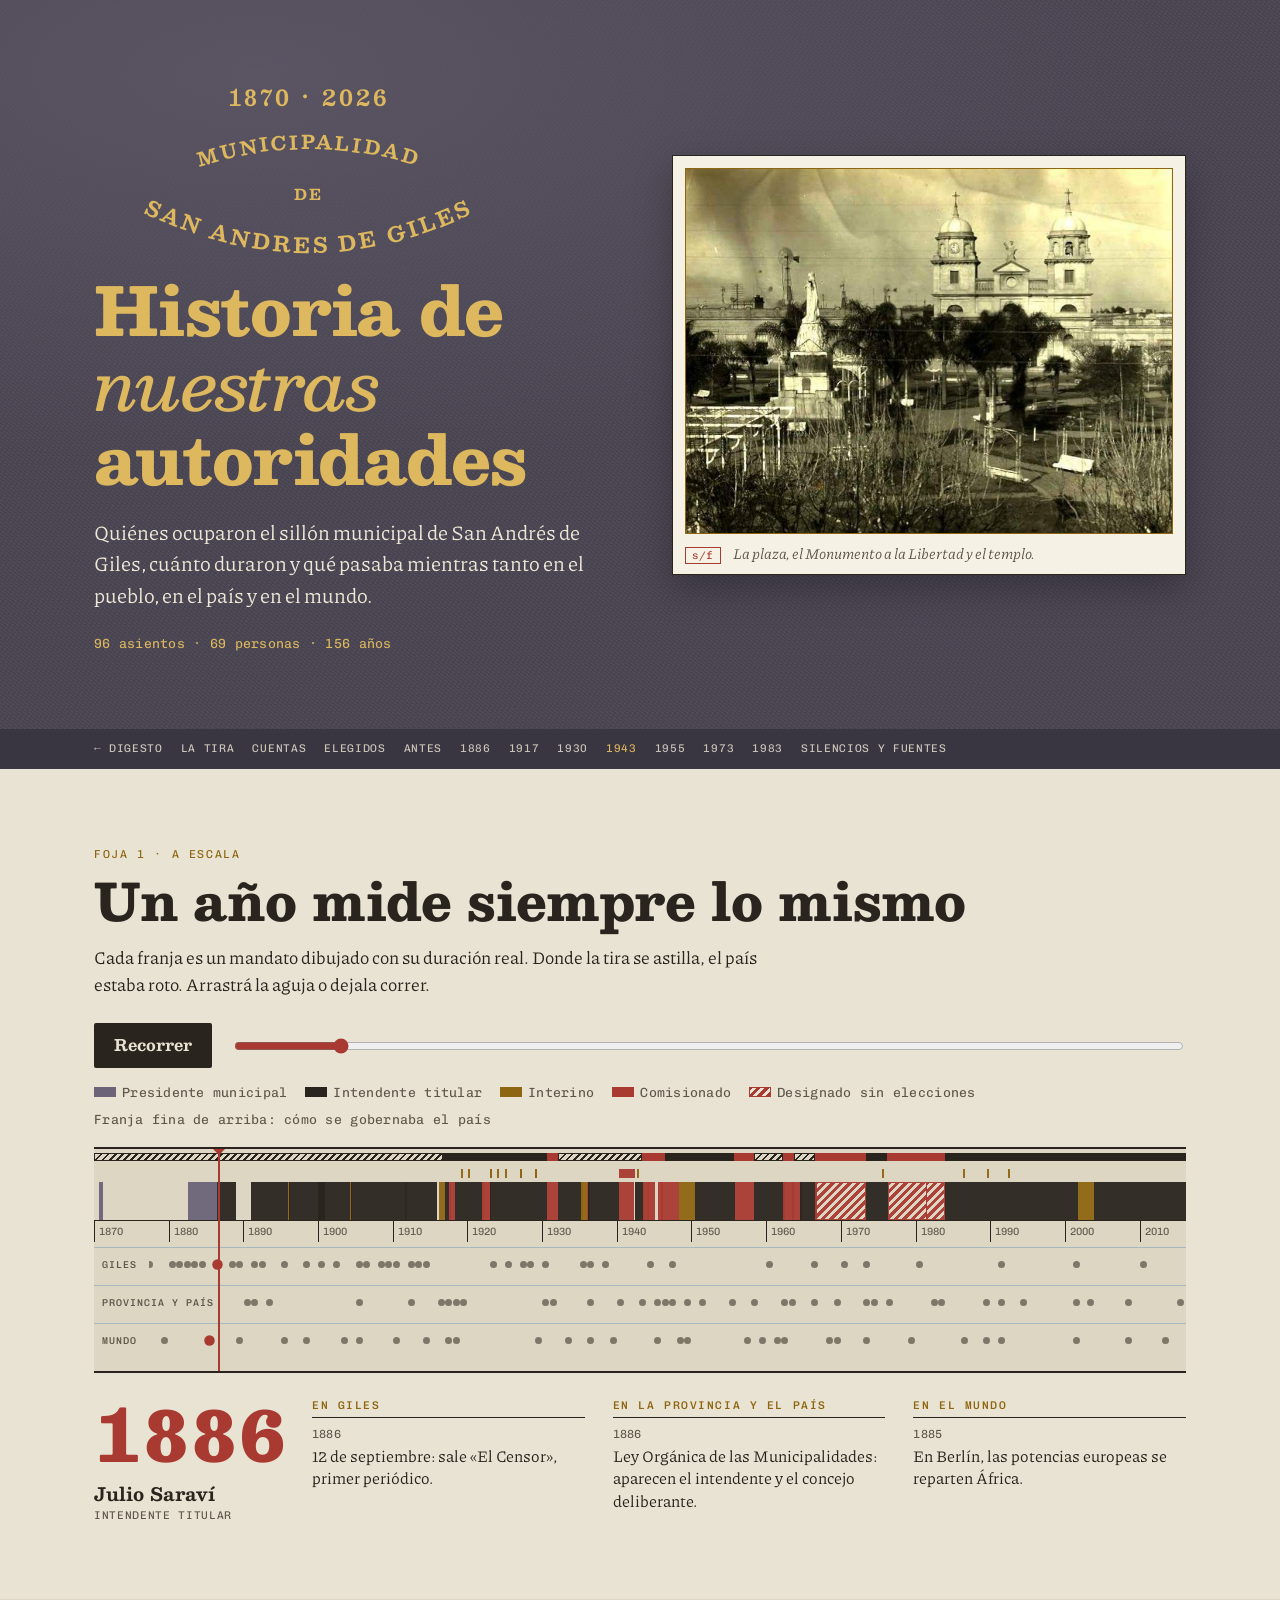
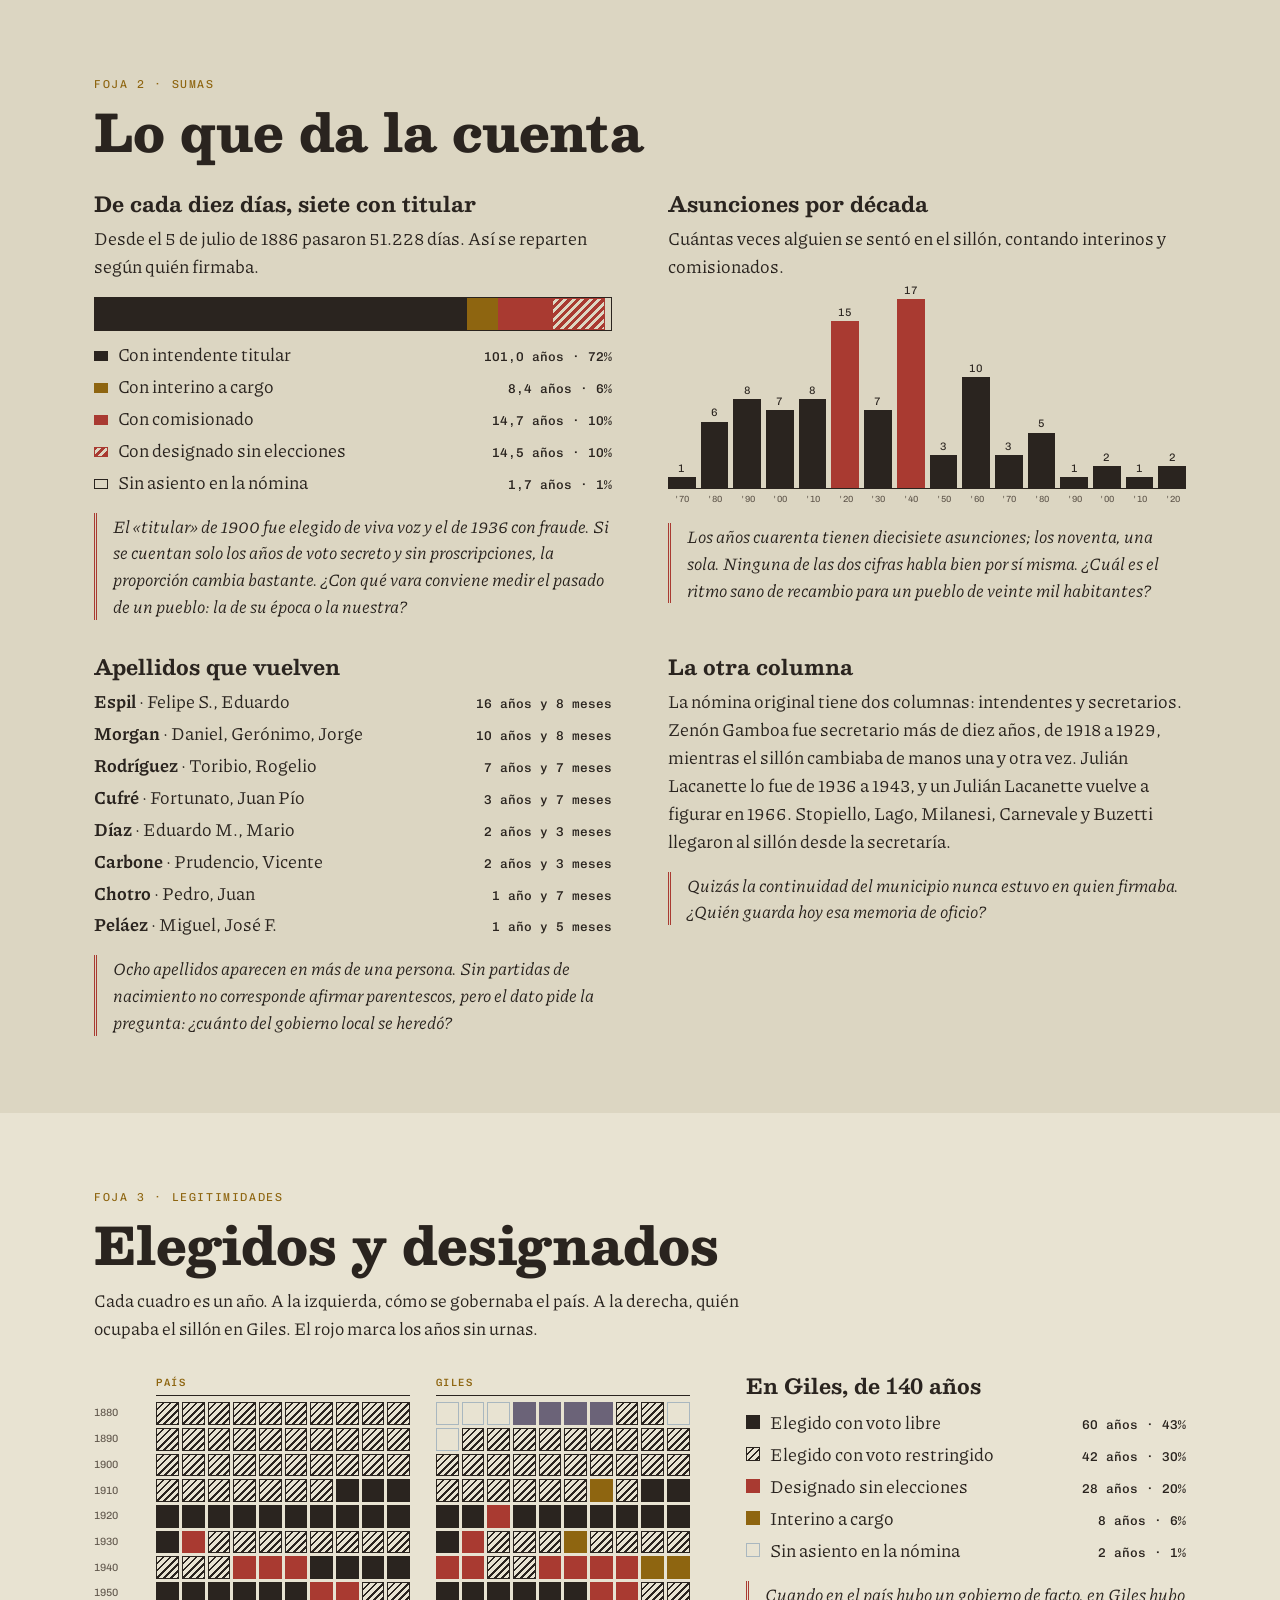
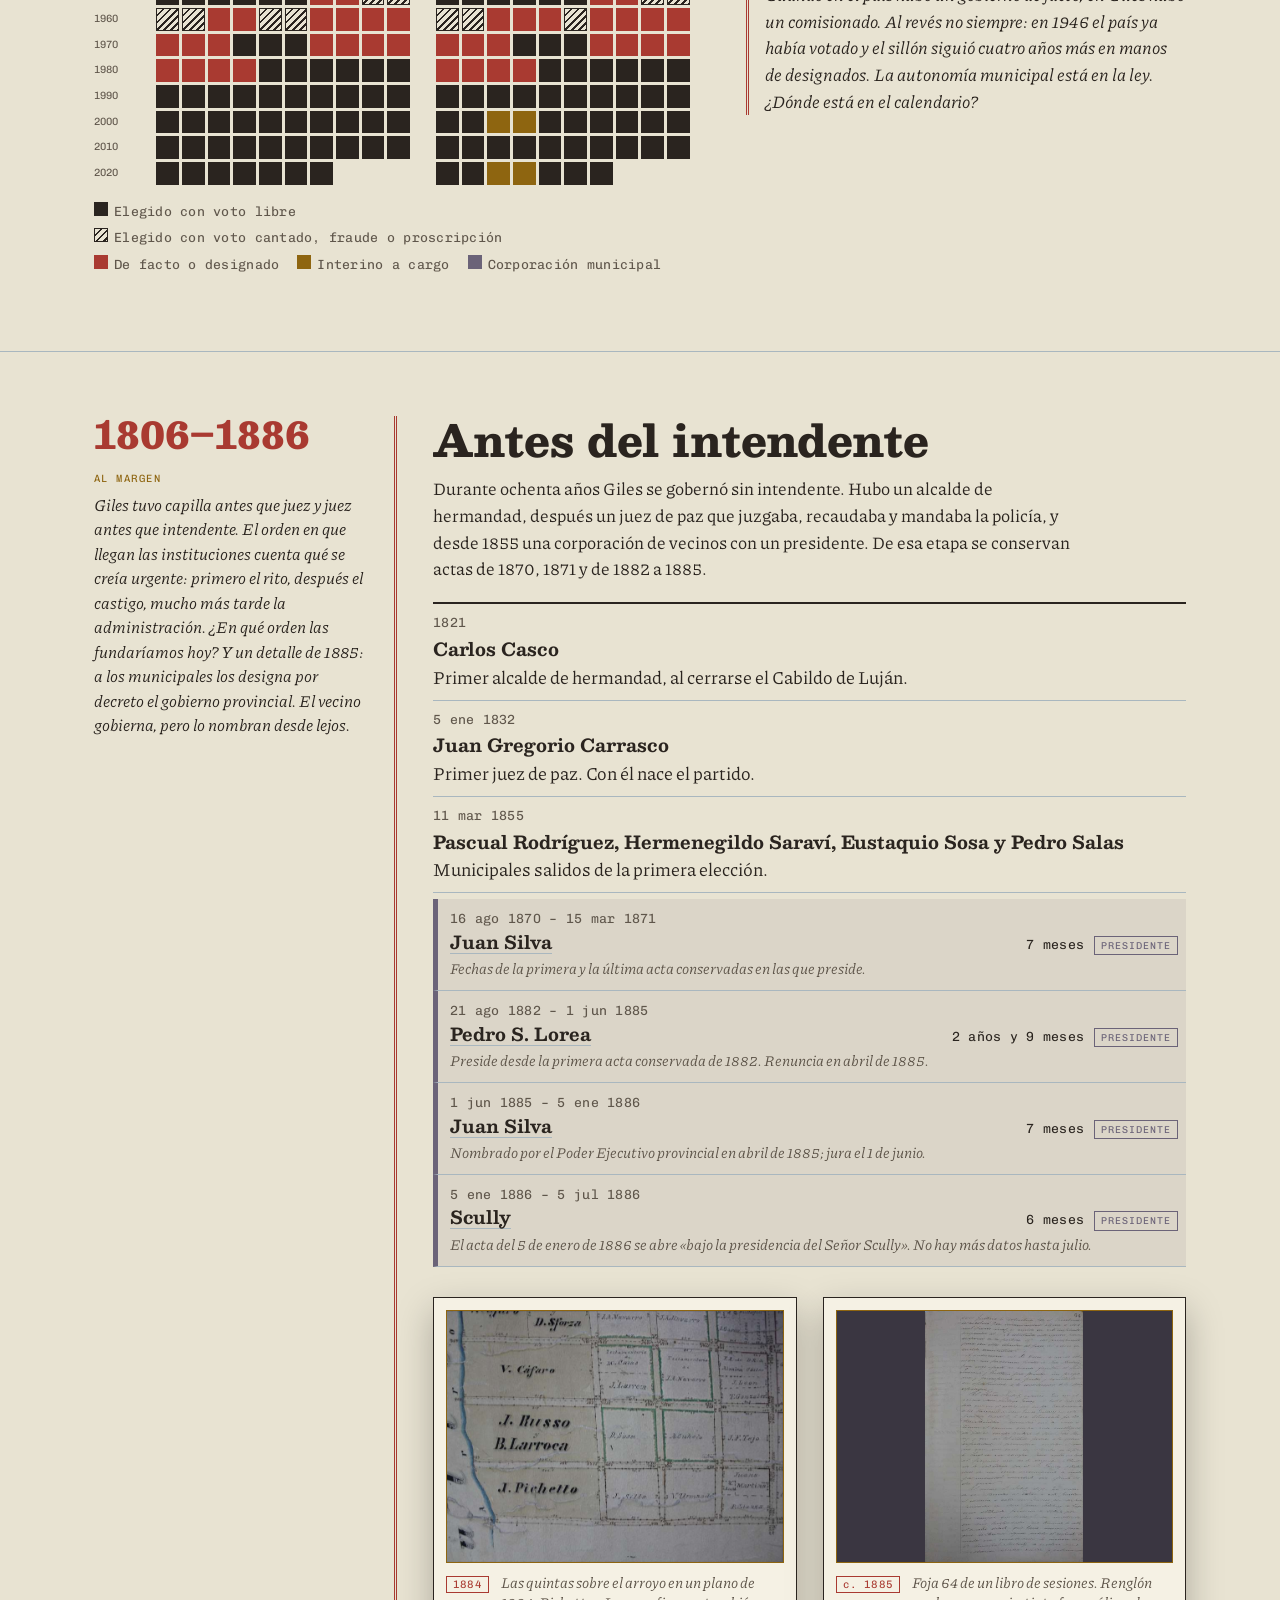
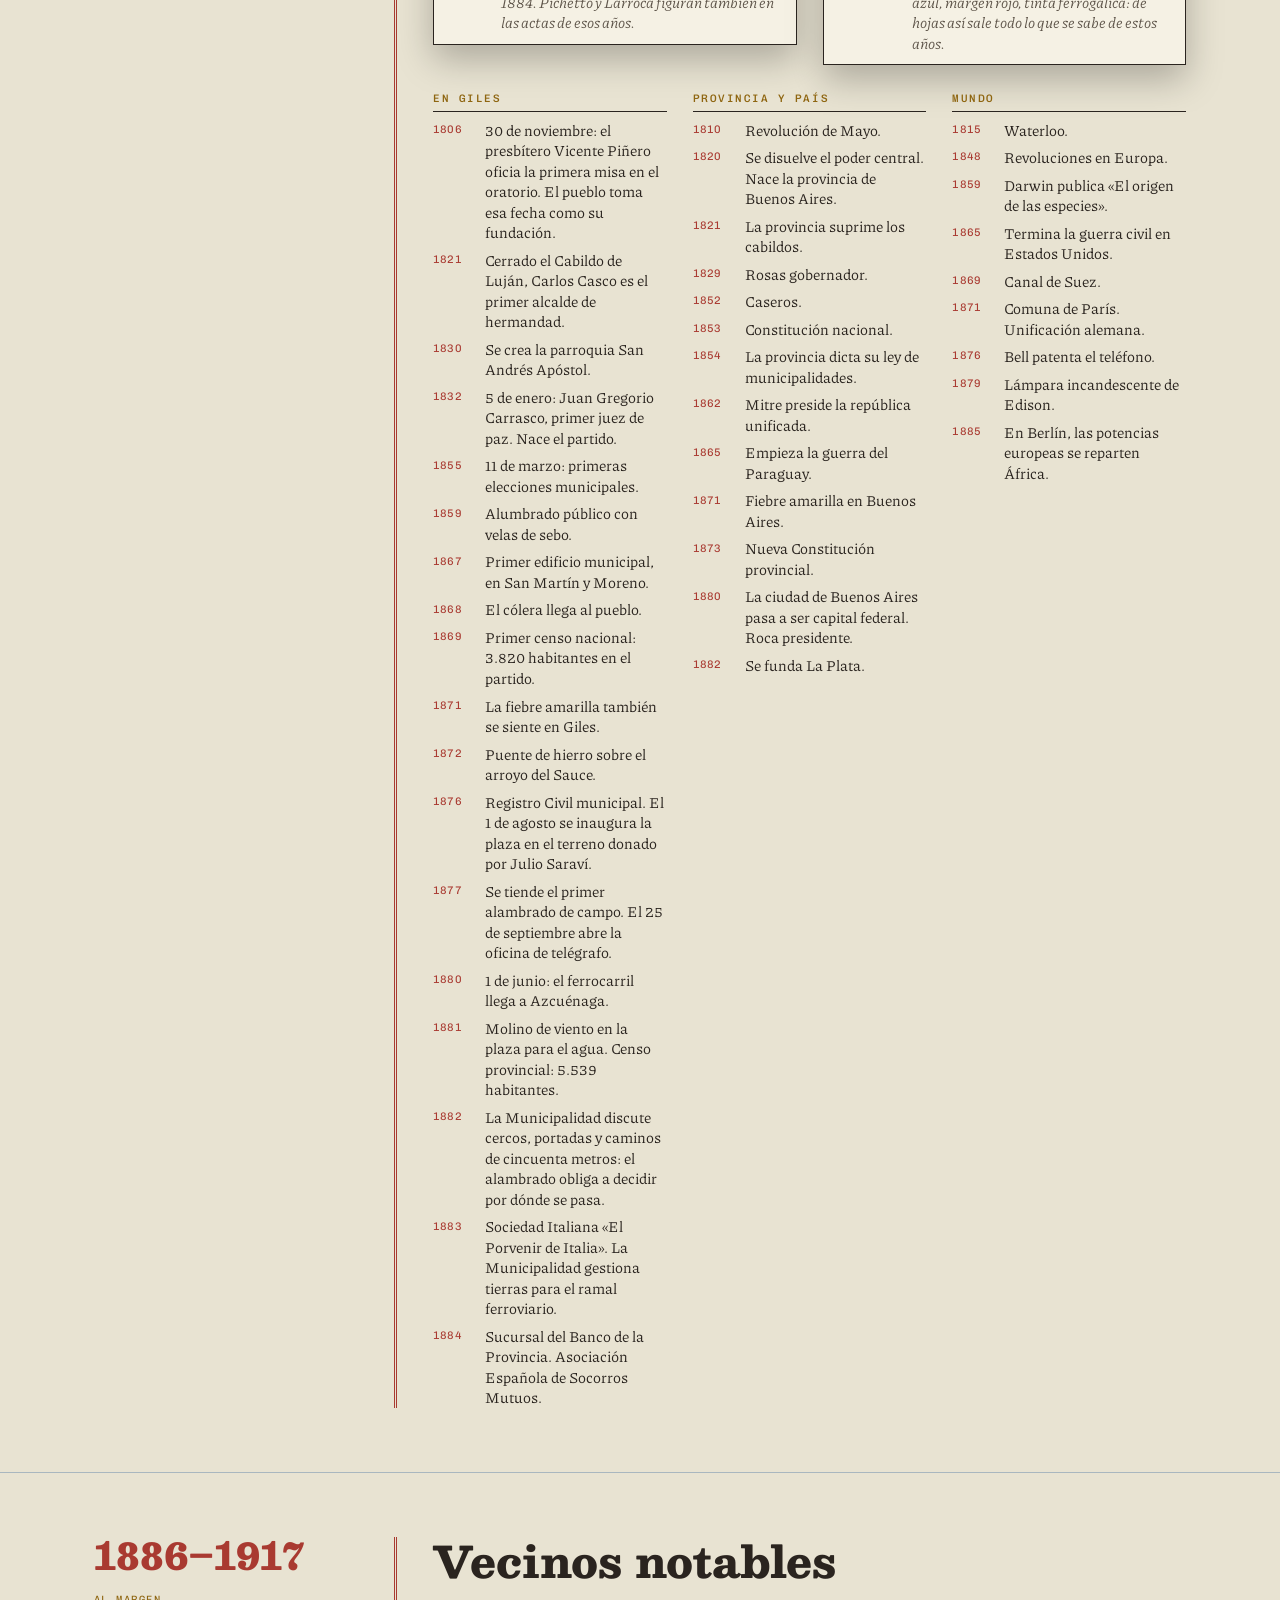
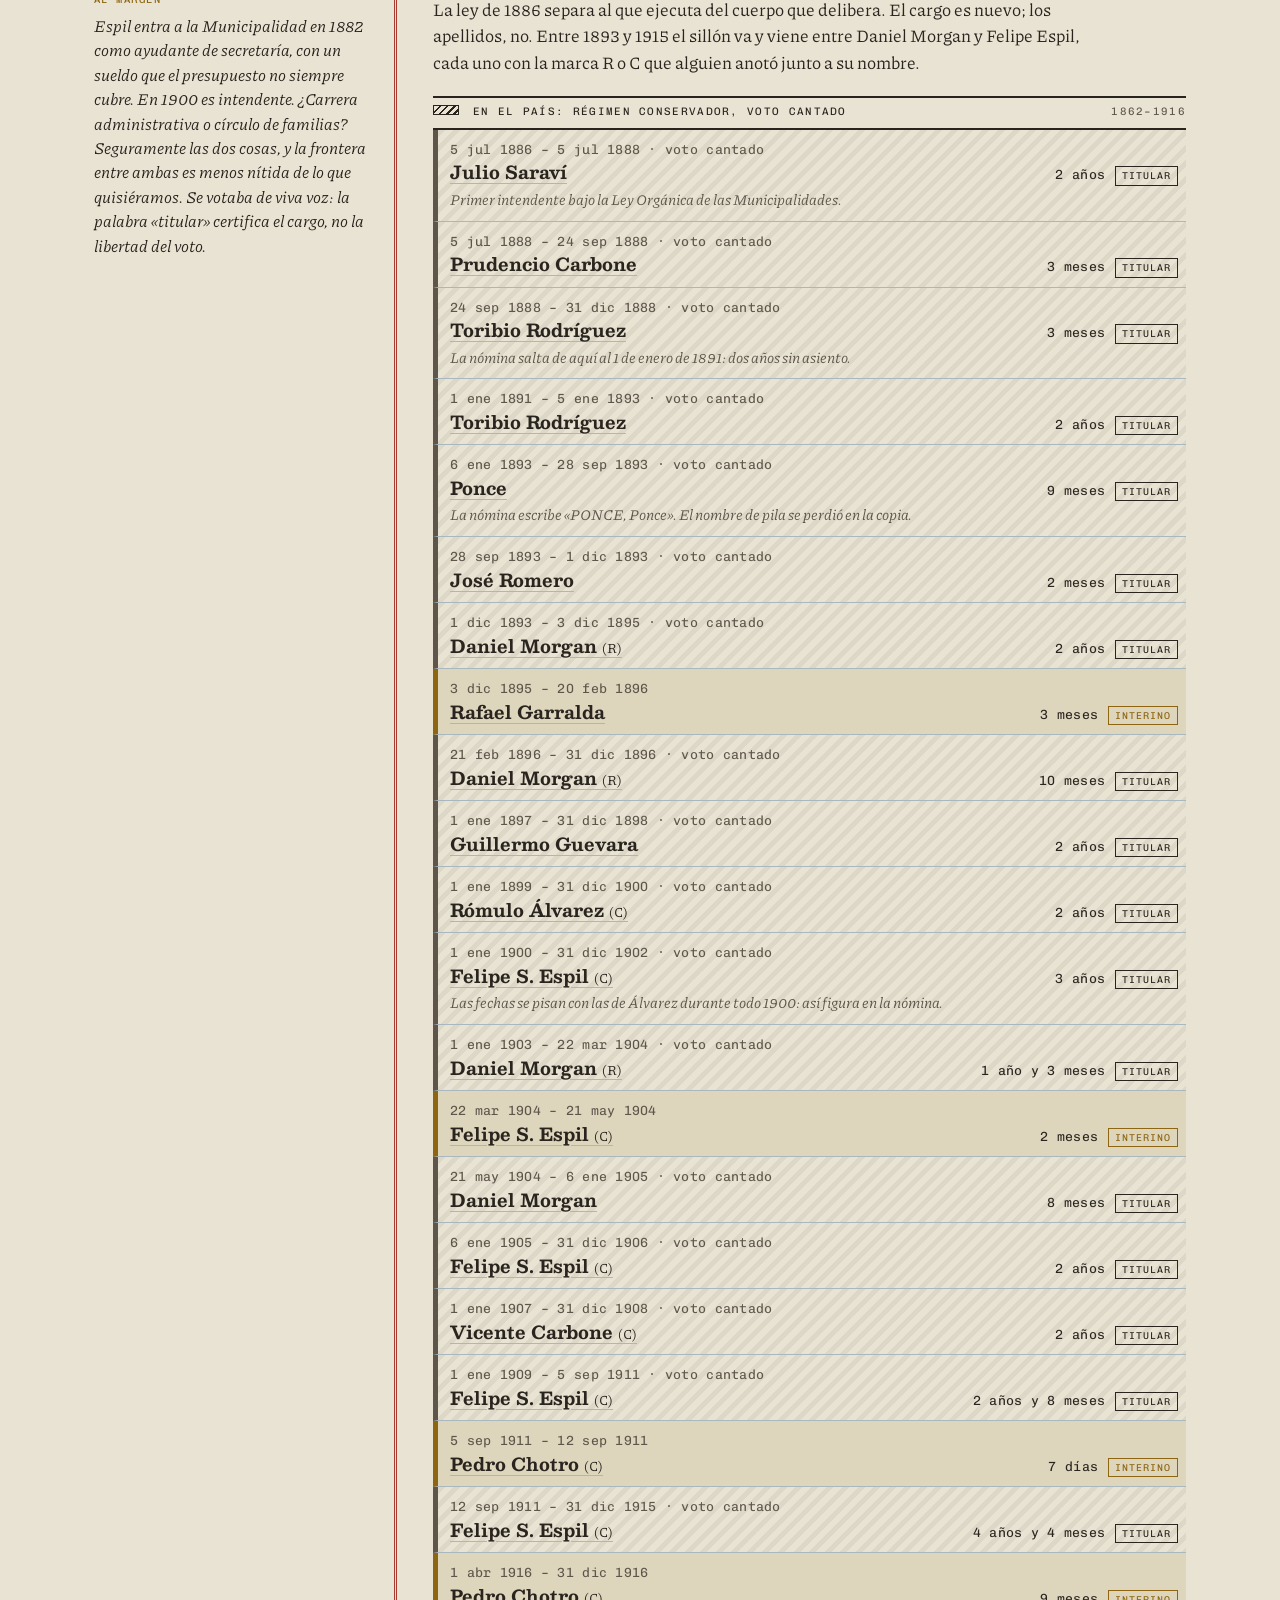
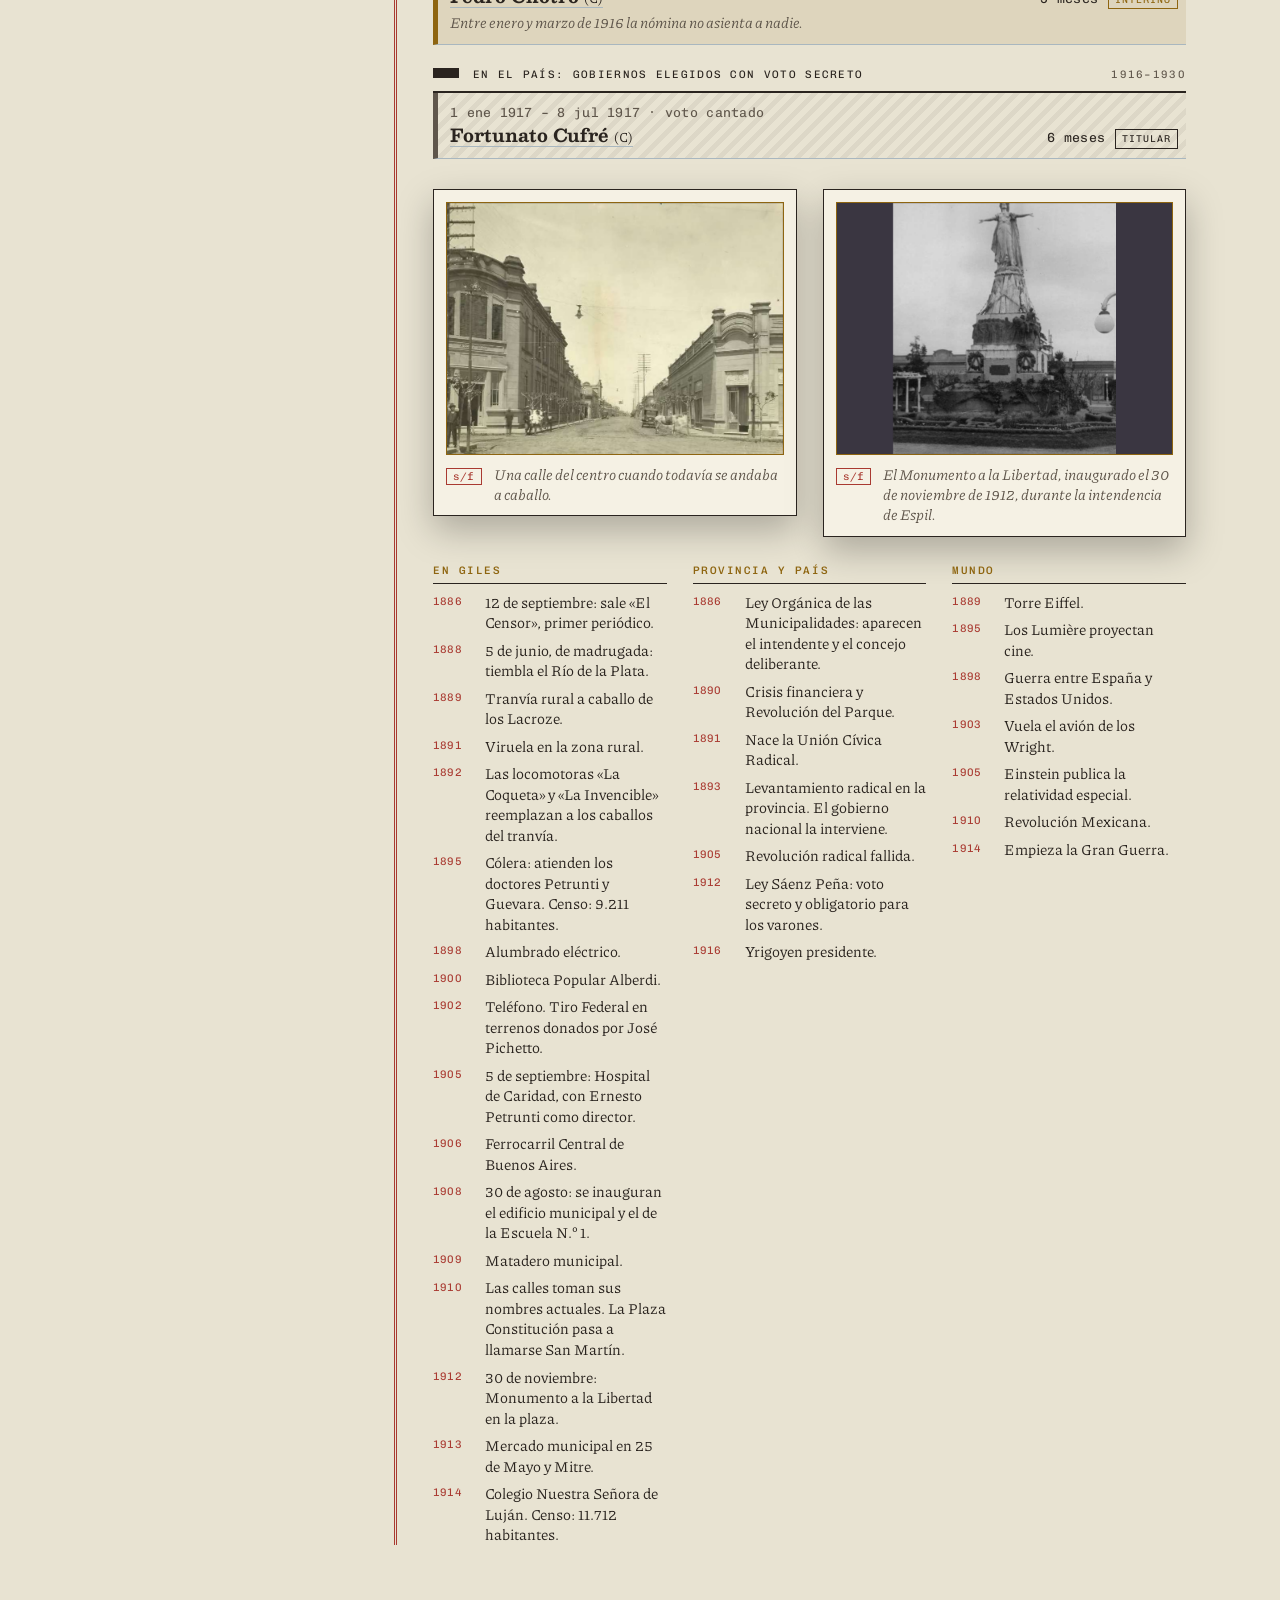
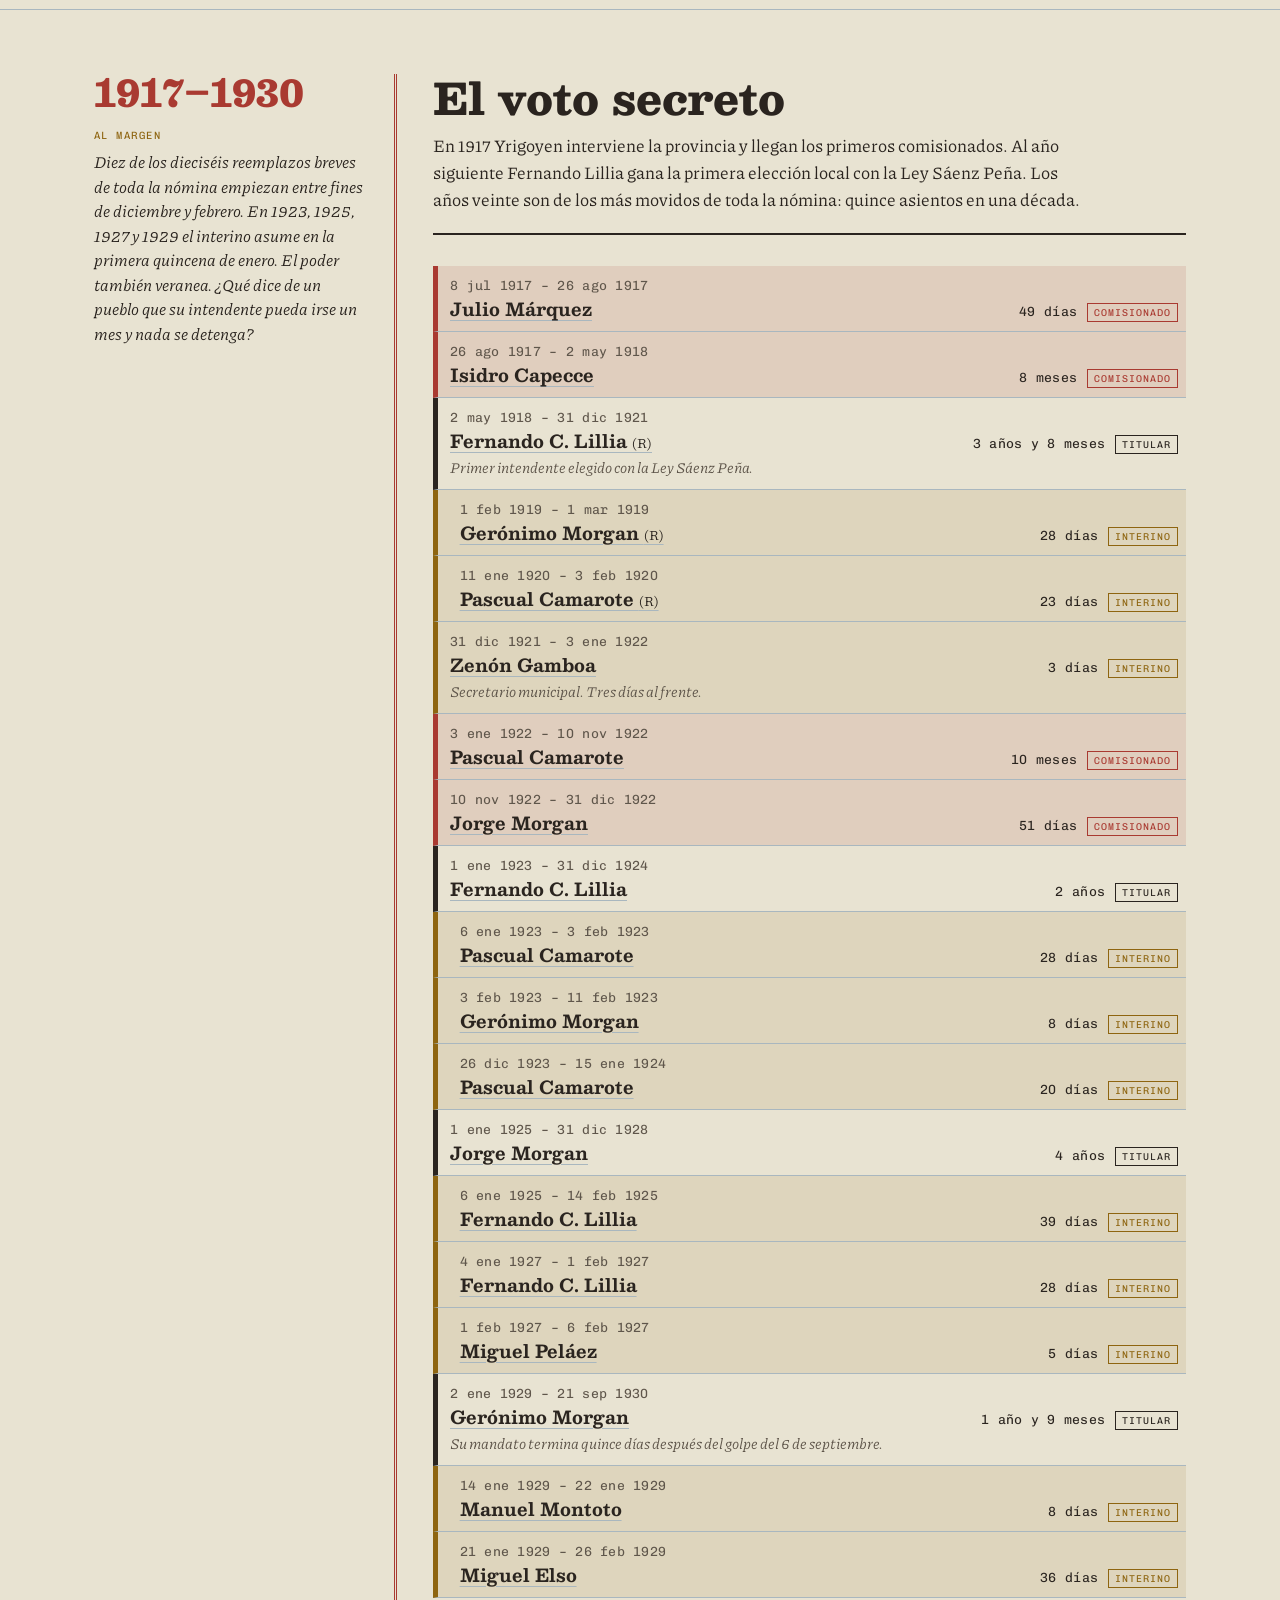
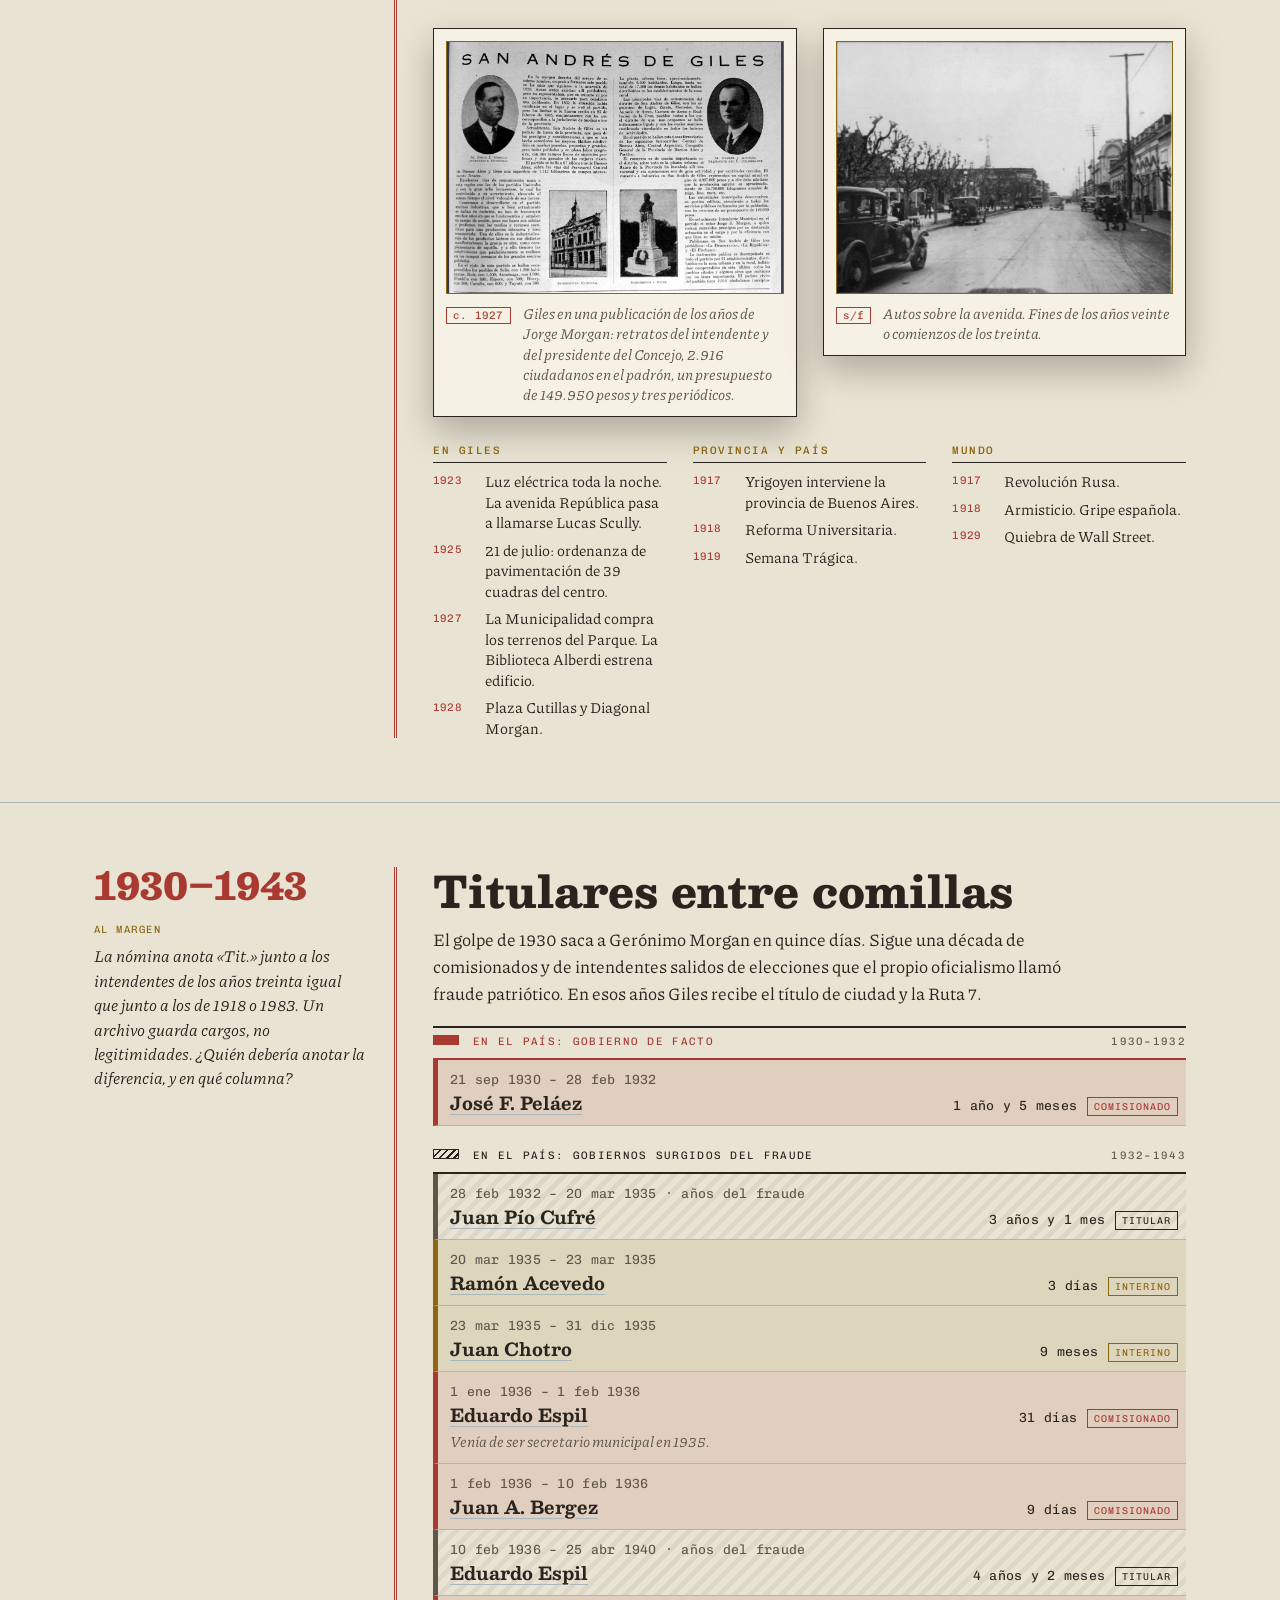
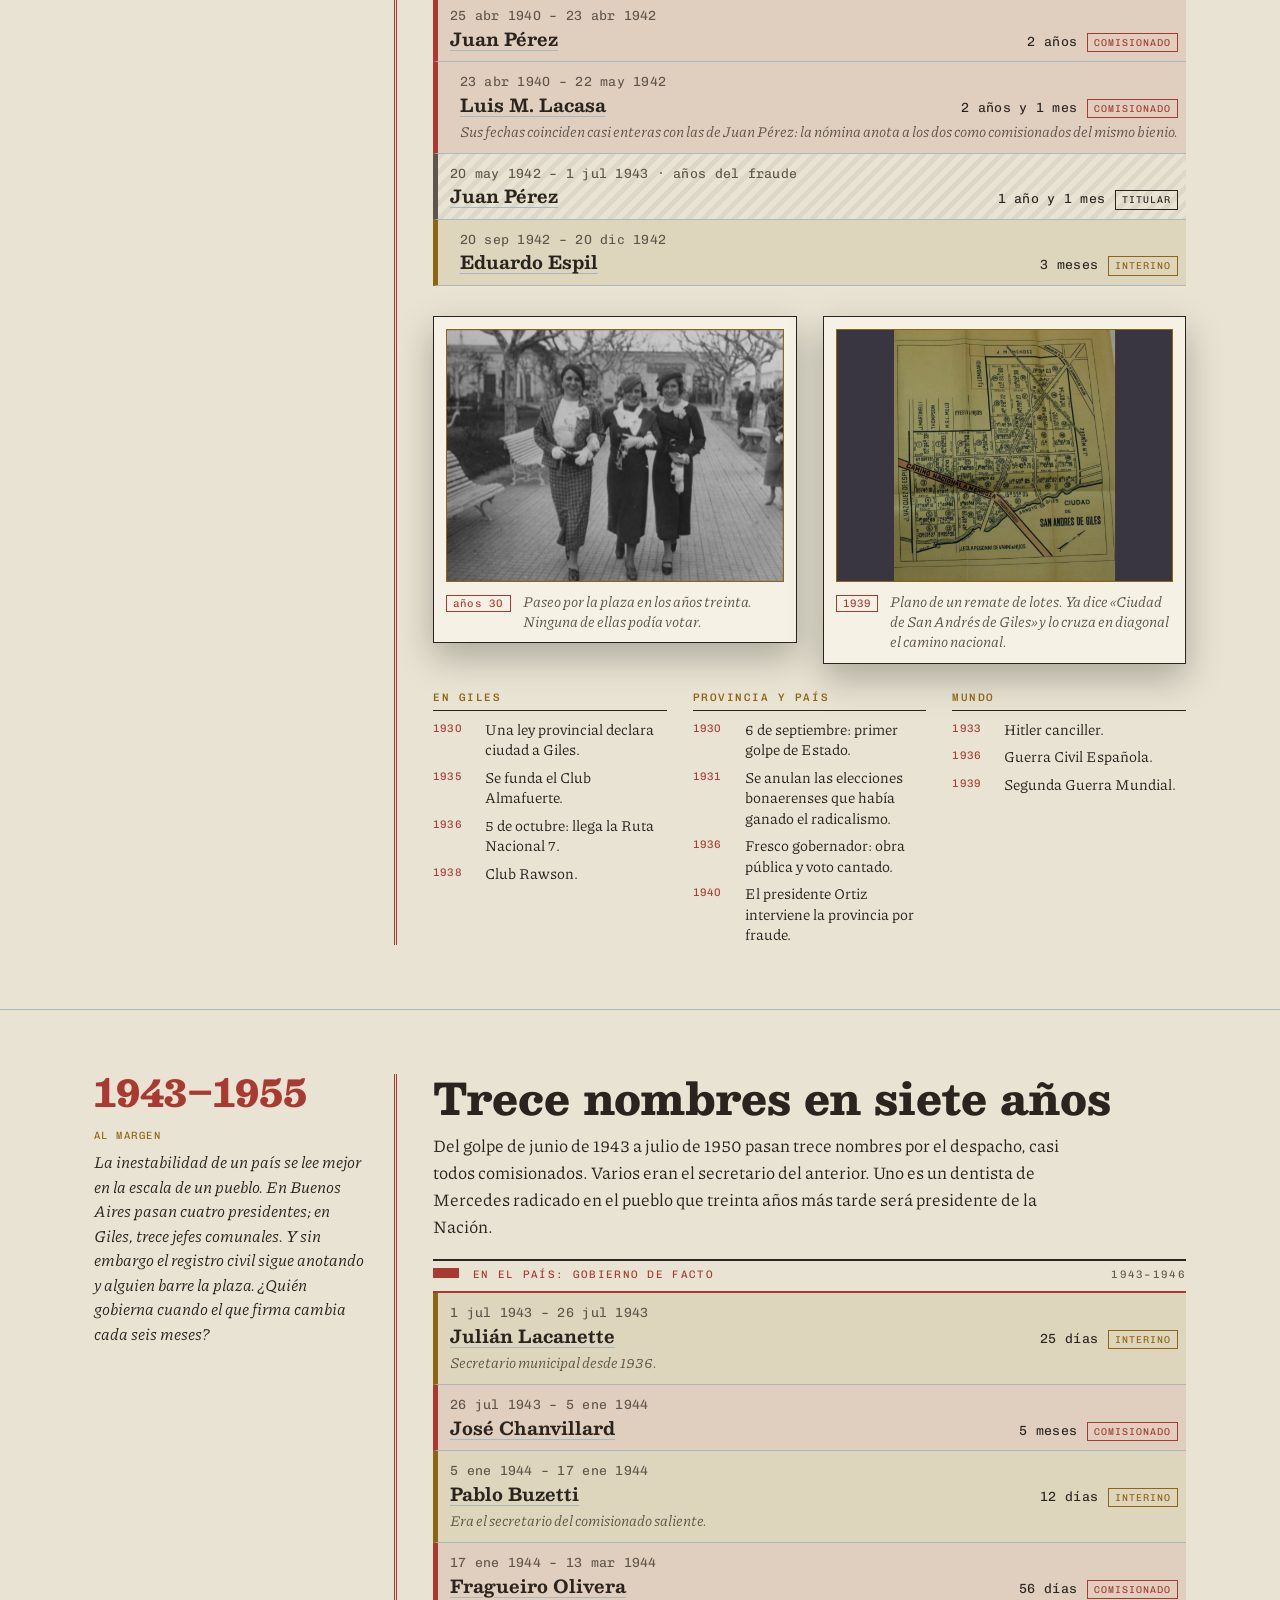
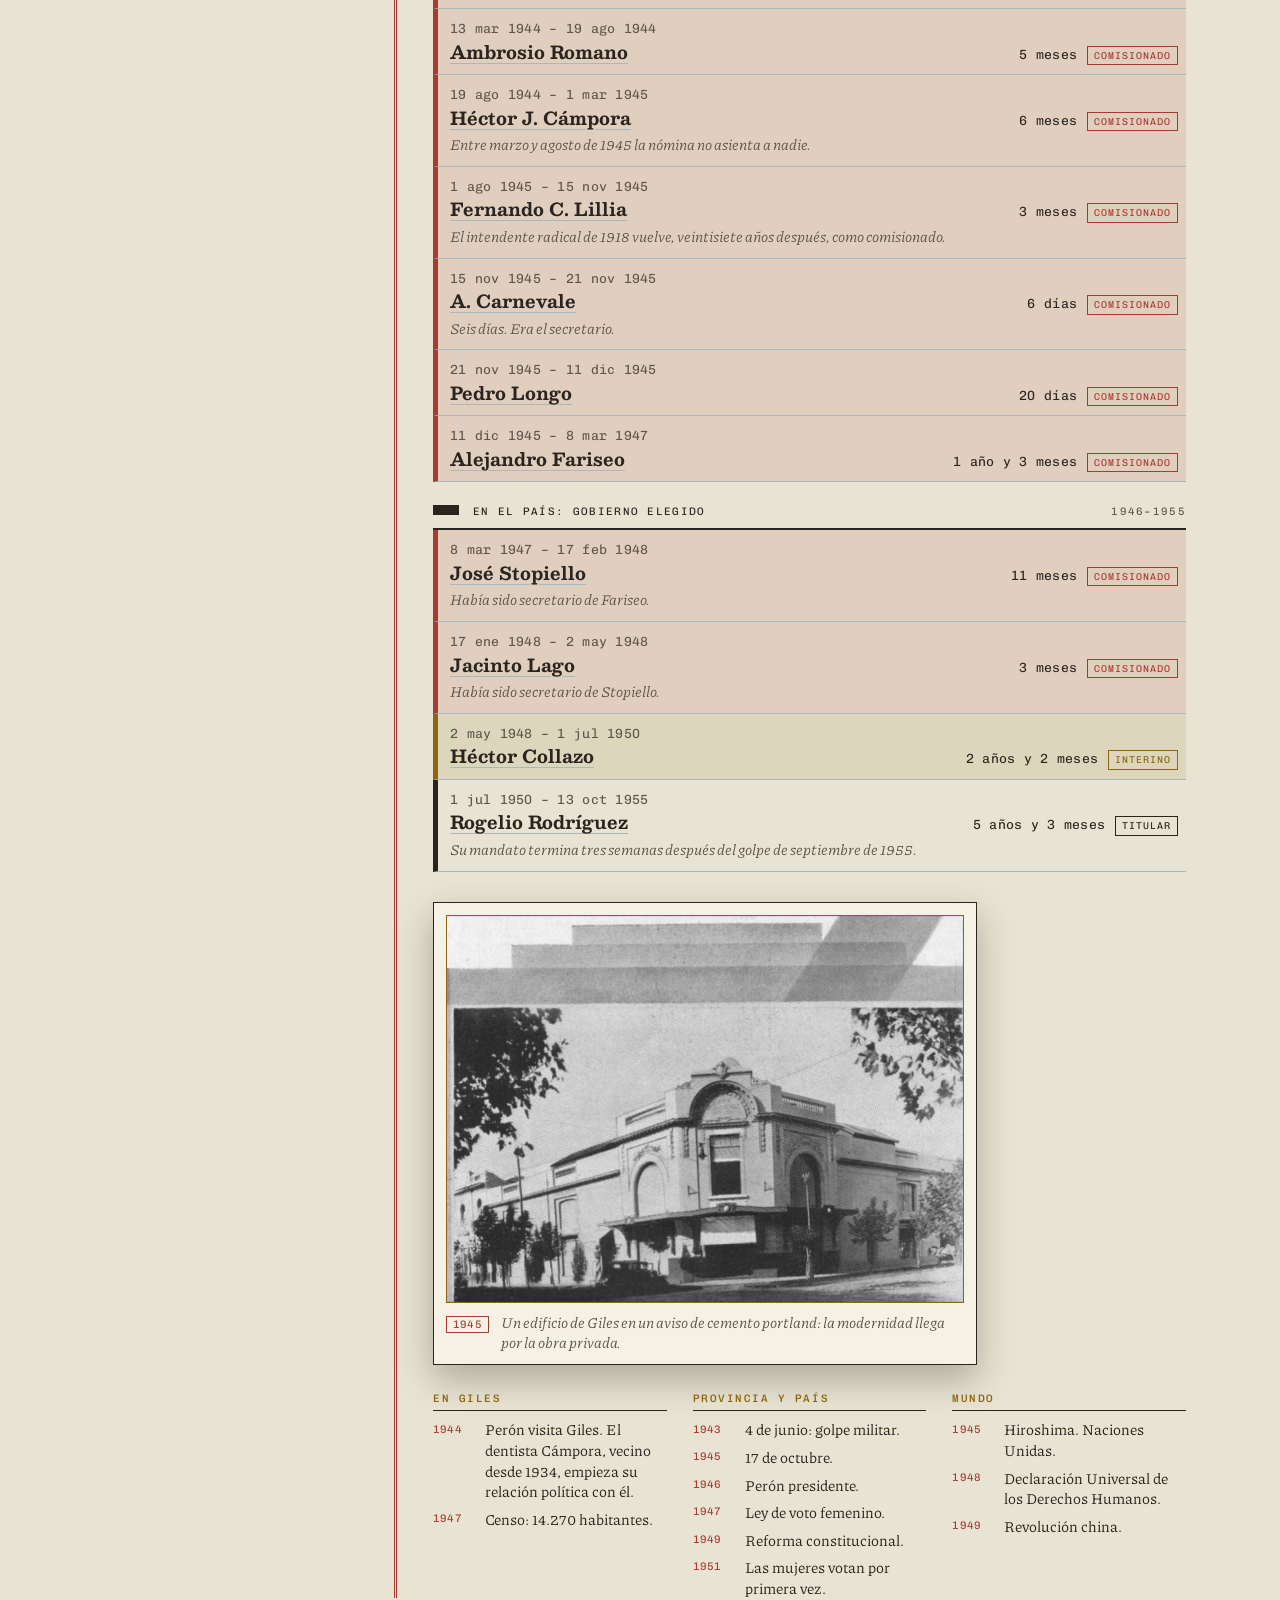
==== autoridades.html @ 31513bdf "Add files via upload" ====
<!doctype html>
<html lang="es">
<head>
<meta charset="utf-8">
<meta name="viewport" content="width=device-width,initial-scale=1">
<style>body{margin:0}img{max-width:100%}[hidden]{display:none!important}</style>
</head>
<body>
<title>Historia de nuestras autoridades</title>
<link rel="stylesheet" href="https://fonts.googleapis.com/css2?family=Besley:ital,wght@0,400..900;1,400..900&family=Chivo+Mono:wght@400;500&family=Piazzolla:ital,opsz,wght@0,8..30,400..700;1,8..30,400..700&display=swap">
<style>
/* Concepto: el libro de actas de 1881. Tapa de tela gris violácea con letras doradas; adentro, hojas de libro mayor
   con renglón azulado y margen rojo. El margen lleva las notas; el cuerpo, los asientos. */
:root{
  --papel:#E8E3D2; --papel2:#DCD6C2; --tinta:#2A241F; --tinta2:#5F564B;
  --oro:#8E6510; --margen:#A93A31; --raya:#A9B7BF; --malva:#6B6378;
  --tela:#4A4552; --tela2:#3A3641; --tela-tinta:#EDE6D6; --oro-tapa:#DDB85E;
  --f-tit:"Besley","Clarendon","Rockwell",Georgia,serif;
  --f-txt:"Piazzolla","Iowan Old Style","Palatino Linotype",Georgia,serif;
  --f-dat:"Chivo Mono","SFMono-Regular",Menlo,Consolas,monospace;
}
@media (prefers-color-scheme: dark){ :root:not([data-theme="light"]){
  --papel:#1F1C23; --papel2:#29252E; --tinta:#E9E1CF; --tinta2:#B3A998;
  --oro:#DDB85E; --margen:#E5847A; --raya:#4B5560; --malva:#A79DB8; color-scheme:dark } }
:root[data-theme="dark"]{
  --papel:#1F1C23; --papel2:#29252E; --tinta:#E9E1CF; --tinta2:#B3A998;
  --oro:#DDB85E; --margen:#E5847A; --raya:#4B5560; --malva:#A79DB8; color-scheme:dark }

*{box-sizing:border-box}
body{background:var(--papel);color:var(--tinta);font-family:var(--f-txt);font-size:18px;line-height:1.55;margin:0}
a{color:inherit;text-decoration-color:var(--oro);text-underline-offset:.18em}
button{font:inherit;color:inherit}
:focus-visible{outline:2px solid var(--oro);outline-offset:2px}
.caja{max-width:1180px;margin-inline:auto;padding-inline:clamp(16px,4vw,44px)}
.dato{font-family:var(--f-dat);font-size:.74em;letter-spacing:.02em;font-variant-numeric:tabular-nums}
h1,h2,h3{font-family:var(--f-tit);text-wrap:balance;margin:0;line-height:1.08}
p{margin:0}

/* ---------- Tapa ---------- */
.tapa{background:var(--tela);color:var(--tela-tinta);position:relative;overflow:hidden;
  background-image:radial-gradient(120% 90% at 20% 10%,#5a5463 0,transparent 60%),repeating-linear-gradient(37deg,rgba(255,255,255,.035) 0 1px,transparent 1px 3px),repeating-linear-gradient(-53deg,rgba(0,0,0,.06) 0 1px,transparent 1px 4px)}
.tapa .caja{display:grid;grid-template-columns:minmax(0,1.25fr) minmax(0,.75fr);gap:clamp(24px,5vw,72px);align-items:center;padding-block:clamp(36px,6vw,76px)}
.emblema{width:min(100%,430px);display:block;margin-bottom:8px}
.emblema text{font-family:var(--f-tit);fill:var(--oro-tapa);font-weight:700;letter-spacing:.14em}
.tapa h1{font-size:clamp(2.6rem,7.4vw,5.6rem);font-weight:800;letter-spacing:-.015em;color:var(--oro-tapa)}
.tapa h1 em{font-style:italic;font-weight:500}
.tapa .bajada{font-size:clamp(1.05rem,1.6vw,1.28rem);max-width:34em;margin-top:18px;color:var(--tela-tinta)}
.tapa .cuenta{margin-top:22px;color:var(--oro-tapa)}
.tapa figure{margin:0;justify-self:center;transform:rotate(2.2deg)}
.tapa figure img{display:block;width:min(100%,340px);height:auto;box-shadow:0 18px 40px rgba(0,0,0,.45),0 2px 0 rgba(255,255,255,.08) inset}
.tapa figcaption{margin-top:10px;color:var(--tela-tinta);opacity:.8}
@keyframes dorar{from{opacity:.15;letter-spacing:.3em}to{opacity:1;letter-spacing:.14em}}
@keyframes posar{from{transform:rotate(-4deg) translateY(18px);opacity:.2}to{transform:rotate(2.2deg);opacity:1}}
@media (prefers-reduced-motion:no-preference){
  .emblema text{animation:dorar 1.4s cubic-bezier(.2,.7,.2,1) both}
  .emblema text:nth-of-type(2){animation-delay:.18s}.emblema text:nth-of-type(3){animation-delay:.36s}.emblema text:nth-of-type(4){animation-delay:.54s}
  .tapa figure{animation:posar 1.1s .3s cubic-bezier(.2,.8,.2,1) both}
}

/* ---------- Índice fijo ---------- */
.indice{position:sticky;top:env(safe-area-inset-top,0px);z-index:5;background:var(--tela2);color:var(--tela-tinta)}
.indice .caja{display:flex;gap:4px 18px;flex-wrap:wrap;padding-block:9px;align-items:baseline}
.indice a{font-family:var(--f-dat);font-size:.7rem;letter-spacing:.06em;text-transform:uppercase;text-decoration:none;opacity:.82;padding:2px 0}
.indice a:hover,.indice a[aria-current]{opacity:1;color:var(--oro-tapa)}

/* ---------- Bloques ---------- */
section[id]{scroll-margin-top:76px}
.bloque{padding-block:clamp(40px,6vw,80px)}
.bloque>.caja>h2{font-size:clamp(1.9rem,4.4vw,3.2rem);font-weight:800}
.bloque>.caja>.entrada{max-width:40em;margin-top:14px;font-size:1.1rem}
.sobre{font-family:var(--f-dat);font-size:.72rem;letter-spacing:.14em;text-transform:uppercase;color:var(--oro);display:block;margin-bottom:10px}

/* ---------- Tira ---------- */
.mando{display:flex;flex-wrap:wrap;gap:12px 20px;align-items:center;margin-top:26px}
.boton{background:var(--tinta);color:var(--papel);border:0;padding:10px 20px;font-family:var(--f-tit);font-weight:700;font-size:1rem;cursor:pointer;border-radius:2px}
.boton:hover{background:var(--margen)}
#regla{flex:1 1 260px;accent-color:var(--margen);min-width:0}
.leyenda{display:flex;flex-wrap:wrap;gap:6px 18px;margin-top:14px;color:var(--tinta2)}
.leyenda i{display:inline-block;width:22px;height:10px;margin-right:6px;vertical-align:baseline}
.k-pres{background:var(--malva)}.k-tit{background:var(--tinta)}.k-int{background:var(--oro)}.k-com{background:var(--margen)}
.k-fac{background:repeating-linear-gradient(135deg,var(--margen) 0 3px,transparent 3px 6px);outline:1px solid var(--margen);outline-offset:-1px}
.tira-marco{overflow-x:auto;margin-top:18px;border-block:2px solid var(--tinta);background:var(--papel2);scrollbar-width:thin}
.tira{position:relative;min-width:1180px;height:214px;cursor:ew-resize;touch-action:pan-y}
.tira .carril{position:absolute;left:0;right:0}
.tira .seg{position:absolute;top:0;bottom:0;border:0;padding:0;min-width:2px;cursor:pointer;opacity:.94}
.tira .seg:hover,.tira .seg:focus-visible{opacity:1;filter:brightness(1.25);z-index:2}
.c-sup{top:14px;height:9px}.c-pri{top:27px;height:38px}
.c-eje{top:65px;height:22px;border-top:1px solid var(--tinta)}
.c-eje span{position:absolute;top:0;border-left:1px solid var(--tinta);padding-left:4px;height:100%;color:var(--tinta2);font-family:var(--f-dat);font-size:.66rem;line-height:22px}
.c-ctx{height:34px;border-top:1px solid var(--raya)}
.c-ctx b{position:absolute;left:8px;top:9px;font-family:var(--f-dat);font-size:.62rem;font-weight:500;letter-spacing:.1em;text-transform:uppercase;color:var(--tinta2);background:var(--papel2);padding-right:12px;z-index:1}
.c-ctx i{position:absolute;top:13px;width:7px;height:7px;margin-left:-3.5px;border-radius:50%;background:var(--tinta2);opacity:.75}
.c-ctx i.ya{background:var(--margen);opacity:1;transform:scale(1.5)}
.c-g{top:92px}.c-p{top:130px}.c-w{top:168px}
.aguja{position:absolute;top:0;bottom:0;width:2px;background:var(--margen);pointer-events:none;z-index:3}
.aguja::before{content:"";position:absolute;top:0;left:-5px;border:6px solid transparent;border-top-color:var(--margen)}
.lectura{display:grid;grid-template-columns:minmax(0,.8fr) minmax(0,1fr) minmax(0,1fr) minmax(0,1fr);gap:22px 28px;margin-top:26px;align-items:start}
.lectura .anio{font-family:var(--f-tit);font-weight:900;font-size:clamp(3.4rem,8vw,6rem);line-height:.9;font-variant-numeric:tabular-nums;color:var(--margen)}
.lectura .sillon{margin-top:12px;font-family:var(--f-tit);font-weight:700;font-size:1.15rem;line-height:1.25}
.lectura .sillon small{display:block;font-family:var(--f-dat);font-weight:400;font-size:.7rem;letter-spacing:.06em;text-transform:uppercase;color:var(--tinta2);margin-top:3px}
.lectura h3{font-family:var(--f-dat);font-weight:500;font-size:.7rem;letter-spacing:.14em;text-transform:uppercase;color:var(--oro);padding-bottom:6px;border-bottom:1px solid var(--tinta);margin-bottom:8px}
.lectura p{font-size:1rem;line-height:1.4;min-height:5.6em}
.lectura p .dato{display:block;color:var(--tinta2);margin-bottom:2px}

/* ---------- Cuentas ---------- */
.cuentas{background:var(--papel2)}
.cuentas .par{display:grid;grid-template-columns:minmax(0,1fr) minmax(0,1fr);gap:36px 56px;margin-top:34px}
.cuentas h3{font-size:1.3rem;font-weight:700;margin-bottom:10px}
.cuentas p{max-width:34em}
.pila{display:flex;height:34px;margin-block:16px 10px;border:1px solid var(--tinta)}
.pila span{display:block;height:100%;min-width:0}
.pila .k-nada{background:transparent}
.lista-k{list-style:none;padding:0;margin:0;display:grid;gap:4px}
.lista-k li{display:flex;gap:10px;align-items:baseline}
.lista-k i{flex:none;width:14px;height:10px}
.lista-k b{font-family:var(--f-dat);font-weight:500;font-size:.8rem;margin-left:auto;white-space:nowrap;font-variant-numeric:tabular-nums}
.decadas{display:flex;align-items:flex-end;gap:5px;height:190px;margin-block:18px 0;border-bottom:1px solid var(--tinta)}
.decadas div{flex:1 1 0;min-width:0;background:var(--tinta);position:relative}
.decadas div.pico{background:var(--margen)}
.decadas div span{position:absolute;top:-1.5em;left:0;right:0;text-align:center;font-family:var(--f-dat);font-size:.68rem;color:var(--tinta)}
.decadas-eje{display:flex;gap:5px;margin-top:4px}
.decadas-eje span{flex:1 1 0;min-width:0;text-align:center;font-family:var(--f-dat);font-size:.56rem;color:var(--tinta2);overflow:hidden}
.pensar{font-style:italic;font-size:1.08rem;border-left:3px double var(--margen);padding-left:16px;margin-top:16px;max-width:34em}

/* ---------- Hojas (épocas) ---------- */
.hoja{padding-block:clamp(36px,5vw,64px);border-top:1px solid var(--raya)}
.hoja .caja{display:grid;grid-template-columns:minmax(0,300px) minmax(0,1fr);gap:0}
.hoja .margen{padding-right:28px}
.hoja .cuerpo{border-left:3px double var(--margen);padding-left:clamp(18px,3vw,36px);min-width:0}
.hoja .anios{font-family:var(--f-tit);font-weight:900;font-size:clamp(1.6rem,3vw,2.3rem);color:var(--margen);line-height:1}
.hoja h2{font-size:clamp(1.7rem,3.6vw,2.7rem);font-weight:800}
.hoja .intro{margin-top:12px;max-width:38em;font-size:1.08rem}
.hoja .nota{font-style:italic;margin-top:18px;font-size:1.02rem;line-height:1.5}
.hoja .nota::before{content:"Al margen";display:block;font-style:normal;font-family:var(--f-dat);font-size:.66rem;letter-spacing:.14em;text-transform:uppercase;color:var(--oro);margin-bottom:6px}
.hoja .regla-t{height:2px;background:var(--tinta);margin-block:20px 0;transform-origin:left;transition:transform 1.1s cubic-bezier(.2,.7,.2,1)}
.anim .hoja:not(.visto) .regla-t{transform:scaleX(0)}
.asientos{list-style:none;margin:0;padding:0}
.asientos li{display:grid;grid-template-columns:14em minmax(0,1fr) auto;gap:2px 16px;align-items:baseline;padding-block:9px;border-bottom:1px solid var(--raya)}
.asientos li.sup{padding-left:1.2em}
.asientos .f{color:var(--tinta2)}
.asientos .n{background:none;border:0;padding:0;text-align:left;cursor:pointer;font-family:var(--f-tit);font-weight:700;font-size:1.12rem;line-height:1.2;text-decoration:underline;text-decoration-color:var(--raya);text-underline-offset:.2em}
.asientos .n:hover{text-decoration-color:var(--margen);color:var(--margen)}
.asientos .n small{font-family:var(--f-txt);font-weight:400;font-size:.86rem}
.asientos .q{display:flex;gap:10px;align-items:baseline;justify-content:flex-end;white-space:nowrap}
.sello{font-family:var(--f-dat);font-size:.62rem;letter-spacing:.1em;text-transform:uppercase;padding:1px 6px;border:1px solid currentColor}
.s-tit{color:var(--tinta)}.s-pres{color:var(--malva)}.s-int{color:var(--oro)}.s-com,.s-fac{color:var(--margen)}.s-fac{border-style:dashed}
.asientos .obs{grid-column:2 / -1;font-size:.92rem;color:var(--tinta2);font-style:italic}
.previos{margin:0 0 6px;padding:0;list-style:none}
.previos li{padding-block:8px;border-bottom:1px solid var(--raya);display:grid;grid-template-columns:14em minmax(0,1fr);gap:2px 16px}
.previos .f{color:var(--tinta2)}
.acta{margin:26px 0 0;display:grid;grid-template-columns:minmax(0,200px) minmax(0,1fr);gap:20px;align-items:end}
.acta img{display:block;width:100%;height:auto;filter:sepia(.25) contrast(1.05);box-shadow:0 6px 18px rgba(0,0,0,.25)}
.acta figcaption{font-size:.95rem;color:var(--tinta2);font-style:italic;max-width:26em}
.mientras{display:grid;grid-template-columns:repeat(3,minmax(0,1fr));gap:20px 26px;margin-top:28px}
.mientras h3{font-family:var(--f-dat);font-weight:500;font-size:.68rem;letter-spacing:.14em;text-transform:uppercase;color:var(--oro);padding-bottom:6px;border-bottom:1px solid var(--tinta);margin-bottom:8px}
.mientras ul{list-style:none;margin:0;padding:0;display:grid;gap:7px}
.mientras li{font-size:.93rem;line-height:1.38;display:grid;grid-template-columns:3.1em minmax(0,1fr);gap:6px}
.mientras li .dato{color:var(--margen);padding-top:.2em}

/* ---------- Silencios y fuentes ---------- */
.calla{background:var(--tela);color:var(--tela-tinta)}
.calla .sobre{color:var(--oro-tapa)}
.calla h2{color:var(--oro-tapa)}
.calla .par{display:grid;grid-template-columns:minmax(0,1fr) minmax(0,1fr);gap:30px 56px;margin-top:30px}
.calla h3{font-size:1.2rem;margin-bottom:10px;color:var(--oro-tapa)}
.calla ul{margin:0;padding-left:1.1em;display:grid;gap:8px}
.calla li{font-size:1rem;line-height:1.45}
.calla a{text-decoration-color:var(--oro-tapa)}
.calla .cierre{font-size:clamp(1.15rem,2vw,1.45rem);font-style:italic;max-width:36em;margin-top:34px;line-height:1.45}

/* ---------- Ficha ---------- */
dialog.ficha{border:0;padding:0;background:var(--papel);color:var(--tinta);width:min(680px,calc(100vw - 24px));max-height:calc(100dvh - 32px);box-shadow:0 30px 80px rgba(0,0,0,.5);border-top:10px solid var(--tela);overflow:auto}
dialog.ficha::backdrop{background:rgba(26,22,30,.72)}
.ficha .dentro{padding:26px clamp(18px,4vw,34px) 30px}
.ficha .cabeza{display:grid;grid-template-columns:118px minmax(0,1fr);gap:22px;align-items:center}
.retrato{width:118px}
.retrato svg{display:block;width:100%;height:auto}
.retrato .aro{fill:none;stroke:var(--oro);stroke-width:2}
.retrato .fondo{fill:var(--papel2)}
.retrato text{font-family:var(--f-tit);font-weight:800;fill:var(--malva)}
.retrato figcaption{font-family:var(--f-dat);font-size:.58rem;letter-spacing:.06em;text-transform:uppercase;text-align:center;color:var(--tinta2);margin-top:6px;line-height:1.3}
.ficha figure{margin:0}
.ficha h2{font-size:clamp(1.6rem,4vw,2.3rem);font-weight:800}
.ficha .vida{color:var(--tinta2);margin-top:4px}
.ficha .estampa{display:inline-block;margin-top:12px;font-family:var(--f-dat);font-size:.74rem;letter-spacing:.14em;text-transform:uppercase;border:2px solid var(--margen);color:var(--margen);padding:4px 10px;transform:rotate(-3deg)}
@keyframes sellar{0%{transform:rotate(-12deg) scale(2.2);opacity:0}60%{transform:rotate(-2deg) scale(.94);opacity:1}100%{transform:rotate(-3deg) scale(1)}}
@keyframes trazo{from{stroke-dashoffset:520}to{stroke-dashoffset:0}}
@media (prefers-reduced-motion:no-preference){
  dialog.ficha[open] .estampa{animation:sellar .5s .15s cubic-bezier(.3,1.4,.5,1) both}
  dialog.ficha[open] .retrato .aro{stroke-dasharray:520;animation:trazo 1s ease-out both}
}
.ficha .texto{margin-top:22px;display:grid;gap:12px}
.ficha h3{font-family:var(--f-dat);font-weight:500;font-size:.68rem;letter-spacing:.14em;text-transform:uppercase;color:var(--oro);margin-top:24px;padding-bottom:6px;border-bottom:1px solid var(--tinta)}
.ficha .periodos{list-style:none;margin:8px 0 0;padding:0}
.ficha .periodos li{display:flex;flex-wrap:wrap;gap:4px 12px;align-items:baseline;padding-block:6px;border-bottom:1px solid var(--raya)}
.ficha .periodos .dur{margin-left:auto;color:var(--tinta2)}
.ficha .fuentes{font-size:.9rem;color:var(--tinta2);margin-top:10px}
.ficha .cerrar{position:sticky;top:0;float:right;margin:10px 10px 0 0;background:var(--tinta);color:var(--papel);border:0;width:38px;height:38px;font-size:1.3rem;line-height:1;cursor:pointer;z-index:2}

@media (max-width:860px){
  body{font-size:17px}
  .tapa .caja{grid-template-columns:minmax(0,1fr)}
  .tapa figure{justify-self:start}
  .tapa figure img{width:min(70%,260px)}
  .lectura{grid-template-columns:minmax(0,1fr)}
  .lectura p{min-height:0}
  .cuentas .par,.calla .par{grid-template-columns:minmax(0,1fr)}
  .hoja .caja{grid-template-columns:minmax(0,1fr)}
  .hoja .margen{padding-right:0;padding-bottom:20px}
  .hoja .cuerpo{border-left:0;border-top:3px double var(--margen);padding-left:0;padding-top:14px}
  .asientos li{grid-template-columns:minmax(0,1fr) auto}
  .asientos .f{grid-column:1 / -1}
  .asientos .obs{grid-column:1 / -1}
  .previos li{grid-template-columns:minmax(0,1fr)}
  .mientras{grid-template-columns:minmax(0,1fr)}
  .acta{grid-template-columns:minmax(0,130px) minmax(0,1fr)}
  .ficha .cabeza{grid-template-columns:84px minmax(0,1fr);gap:14px}
  .retrato{width:84px}
}

/* ---------- v3: marcos, superposiciones, movimiento ---------- */
:root{--marco:#F5F1E4}
@media (prefers-color-scheme: dark){ :root:not([data-theme="light"]){--marco:#322D38} }
:root[data-theme="dark"]{--marco:#322D38}
.tapa .caja{grid-template-columns:minmax(0,1fr) minmax(0,1fr)}
.tapa h1{font-size:clamp(2.2rem,5.2vw,4.3rem);line-height:1.04;letter-spacing:-.01em}
.tapa h1 span{display:block;overflow:hidden;padding-bottom:.08em}
.tapa h1 b{display:inline-block;font-weight:inherit;background:linear-gradient(100deg,var(--oro-tapa) 42%,#FFF4CF 50%,var(--oro-tapa) 58%);background-size:260% 100%;background-position:0 0;-webkit-background-clip:text;background-clip:text;color:transparent}
.tapa figure.marco{transform:none;justify-self:stretch}
.marco{margin:0;background:var(--marco);padding:12px 12px 10px;border:1px solid var(--tinta);box-shadow:0 14px 34px rgba(0,0,0,.26)}
.marco .vent{aspect-ratio:4 / 3;overflow:hidden;background:var(--tela2);border:1px solid var(--oro)}
.marco .vent img{display:block;width:100%;height:100%;max-width:none;box-shadow:none}
.marco .f-cover img{object-fit:cover}
.marco .f-contain img{object-fit:contain}
.marco figcaption,.tapa .marco figcaption{display:grid;grid-template-columns:auto minmax(0,1fr);gap:4px 12px;align-items:baseline;margin-top:10px;font-size:.92rem;line-height:1.38;font-style:italic;color:var(--tinta2);opacity:1}
.marco figcaption .dato{font-style:normal;color:var(--margen);border:1px solid currentColor;padding:0 6px;white-space:nowrap}
.fotos{display:grid;grid-template-columns:repeat(2,minmax(0,1fr));gap:26px;margin:30px 0 0;align-items:start}
.fotos:has(> :only-child){grid-template-columns:minmax(0,34rem)}
.lectura{grid-template-columns:minmax(11.5rem,auto) repeat(3,minmax(0,1fr))}
.lectura .anio{font-size:clamp(3rem,5.4vw,4.4rem);line-height:1;display:inline-block}
.asientos li{grid-template-columns:minmax(0,1fr) auto;row-gap:3px}
.asientos .f,.asientos .obs{grid-column:1 / -1}
.previos li{grid-template-columns:minmax(0,1fr)}
.avance{position:absolute;left:0;bottom:0;height:2px;width:100%;background:var(--oro-tapa);transform-origin:left;transform:scaleX(var(--av,0))}
.oval{position:relative}
.oval img{position:absolute;left:8.33%;top:6.67%;width:83.34%;height:86.66%;object-fit:cover;object-position:50% 30%;border-radius:50%;max-width:none}
.tira .seg{transform-origin:left center}
@keyframes subir{from{transform:translateY(110%)}to{transform:none}}
@keyframes brillo{from{background-position:100% 0}to{background-position:0 0}}
@keyframes correr-velo{from{clip-path:inset(0 100% 0 0)}to{clip-path:inset(0 0 0 0)}}
@keyframes asentar{from{transform:scale(1.14);filter:sepia(.8) brightness(1.2)}to{transform:none;filter:none}}
@keyframes tic{from{transform:translateY(.16em);opacity:.35}to{transform:none;opacity:1}}
@media (prefers-reduced-motion:no-preference){
  .tapa h1 b{animation:subir .9s cubic-bezier(.2,.8,.2,1) both,brillo 2.4s 1.1s ease-in-out both}
  .tapa h1 span:nth-child(2) b{animation-delay:.14s,1.25s}
  .tapa h1 span:nth-child(3) b{animation-delay:.28s,1.4s}
  .tapa figure.marco{animation:none}
  .tapa .marco .vent img{animation:correr-velo 1.3s .35s cubic-bezier(.65,0,.2,1) both,asentar 3s .35s ease-out both}
  .lectura .anio.tic{animation:tic .22s ease-out}
  .anim .rev{opacity:0;transform:translateY(16px)}
  .anim .rev.visto{opacity:1;transform:none;transition:opacity .6s ease var(--d,0ms),transform .75s cubic-bezier(.2,.7,.2,1) var(--d,0ms)}
  .anim .marco.rev .vent img{clip-path:inset(0 0 100% 0);transform:scale(1.12)}
  .anim .marco.rev.visto .vent img{clip-path:inset(0 0 0 0);transform:none;transition:clip-path 1.05s cubic-bezier(.65,0,.2,1) calc(var(--d,0ms) + 150ms),transform 1.9s ease-out calc(var(--d,0ms) + 150ms)}
  .anim #la-tira .seg{transition:transform .55s cubic-bezier(.2,.8,.2,1) var(--d,0ms)}
  .anim #la-tira:not(.visto) .seg{transform:scaleX(0)}
  .anim #la-tira .c-ctx i{transition:transform .4s ease var(--d,0ms),opacity .4s ease var(--d,0ms)}
  .anim #la-tira:not(.visto) .c-ctx i{transform:scale(0);opacity:0}
  .anim #la-tira:not(.visto) .aguja{opacity:0}
  .aguja{transition:opacity .4s ease 1.7s}
  .anim #decadas div{transition:height .9s cubic-bezier(.2,.8,.2,1) var(--d,0ms)}
  .anim #decadas:not(.visto) div{height:0!important}
  .anim #decadas div span{transition:opacity .4s ease calc(var(--d,0ms) + .6s)}
  .anim #decadas:not(.visto) div span{opacity:0}
  .anim #pila span{transition:width 1.1s cubic-bezier(.2,.8,.2,1)}
  .anim #pila:not(.visto) span{width:0!important}
}
@media (max-width:860px){
  .tapa .caja{grid-template-columns:minmax(0,1fr)}
  .lectura{grid-template-columns:minmax(0,1fr)}
}
@media (max-width:620px){ .fotos{grid-template-columns:minmax(0,1fr)} }

/* ---------- v4: elegidos y designados ---------- */
.tira{height:222px}
.c-nac{top:4px;height:8px}.c-sup{top:20px}.c-pri{top:33px}.c-eje{top:71px}.c-g{top:98px}.c-p{top:136px}.c-w{top:174px}
.c-nac i{position:absolute;top:0;bottom:0;transform-origin:left center}
.pinta.leg-elec{background:var(--tinta)}
.pinta.leg-rest{background:repeating-linear-gradient(135deg,var(--tinta) 0 2px,transparent 2px 5px);outline:1px solid var(--tinta);outline-offset:-1px}
.pinta.leg-fac{background:var(--margen)}
.pinta.leg-int{background:var(--oro)}
.pinta.leg-prev{background:var(--malva)}
.pinta.leg-nada{outline:1px solid var(--raya);outline-offset:-1px}
.reg-par{display:grid;grid-template-columns:minmax(0,1.15fr) minmax(0,.85fr);gap:36px 56px;margin-top:34px;align-items:start}
.reg-par h3{font-size:1.3rem;font-weight:700;margin-bottom:12px}
.rejilla{display:grid;grid-template-columns:3.3em repeat(10,minmax(0,1fr)) 1.1em repeat(10,minmax(0,1fr));gap:3px;max-width:640px;align-items:center}
.rejilla b{font-family:var(--f-dat);font-weight:500;font-size:.66rem;letter-spacing:.14em;text-transform:uppercase;color:var(--oro);grid-column:span 10;padding-bottom:4px;border-bottom:1px solid var(--tinta);margin-bottom:3px}
.rejilla em{font-family:var(--f-dat);font-style:normal;font-size:.66rem;color:var(--tinta2)}
.rejilla i{display:block;aspect-ratio:1}
.reg-ley{margin-top:16px}
.reg-ley i{width:14px;height:14px}
.asientos li{padding-inline:12px 8px;border-left:5px solid transparent}
.asientos li.leg-elec{border-left-color:var(--tinta)}
.asientos li.leg-rest{border-left-color:var(--tinta2);background:repeating-linear-gradient(135deg,color-mix(in srgb,var(--tinta) 6%,transparent) 0 5px,transparent 5px 11px)}
.asientos li.leg-fac{border-left-color:var(--margen);background:color-mix(in srgb,var(--margen) 12%,transparent)}
.asientos li.leg-int{border-left-color:var(--oro);background:color-mix(in srgb,var(--oro) 10%,transparent)}
.asientos li.leg-prev{border-left-color:var(--malva);background:color-mix(in srgb,var(--malva) 10%,transparent)}
.asientos li.grupo{display:flex;flex-wrap:wrap;gap:4px 14px;align-items:baseline;border-left:0;background:none;padding:22px 0 7px;border-bottom:2px solid var(--tinta);font-family:var(--f-dat);font-size:.68rem;letter-spacing:.12em;text-transform:uppercase;color:var(--tinta)}
.asientos li.grupo:first-child{padding-top:6px}
.asientos li.grupo i{width:26px;height:10px;flex:none}
.asientos li.grupo.g-fac{color:var(--margen);border-bottom-color:var(--margen)}
.asientos li.grupo span{color:var(--tinta2);margin-left:auto}
@media (prefers-reduced-motion:no-preference){
  .anim #la-tira .c-nac i{transition:transform .6s cubic-bezier(.2,.8,.2,1) var(--d,0ms)}
  .anim #la-tira:not(.visto) .c-nac i{transform:scaleX(0)}
  .anim #rejilla i{transition:transform .45s cubic-bezier(.3,1.3,.5,1) var(--d,0ms),opacity .3s ease var(--d,0ms)}
  .anim #rejilla:not(.visto) i{transform:scale(0);opacity:0}
}
@media (max-width:860px){ .reg-par{grid-template-columns:minmax(0,1fr)} }
</style>

<header class="tapa">
  <div class="caja">
    <div>
      <svg class="emblema" viewBox="0 0 430 190" role="img" aria-label="1870 a 2026. Municipalidad de San Andrés de Giles">
        <defs>
          <path id="arco-a" d="M40 118 Q215 28 390 118"/>
          <path id="arco-b" d="M22 122 Q215 232 408 122"/>
        </defs>
        <text x="215" y="30" text-anchor="middle" font-size="22">1870 · 2026</text>
        <text font-size="19"><textPath href="#arco-a" startOffset="50%" text-anchor="middle">MUNICIPALIDAD</textPath></text>
        <text x="215" y="124" text-anchor="middle" font-size="15">DE</text>
        <text font-size="21"><textPath href="#arco-b" startOffset="50%" text-anchor="middle">SAN ANDRES DE GILES</textPath></text>
      </svg>
      <h1><span><b>Historia de</b></span><span><b><em>nuestras</em></b></span><span><b>autoridades</b></span></h1>
      <p class="bajada">Quiénes ocuparon el sillón municipal de San Andrés de Giles, cuánto duraron y qué pasaba mientras tanto en el pueblo, en el país y en el mundo.</p>
      <p class="cuenta dato" id="cuenta-tapa">96 asientos · 69 personas · 156 años</p>
    </div>
    <figure class="marco">
      <div class="vent f-cover"><img src="[data-uri]" alt="La plaza de San Andrés de Giles con el Monumento a la Libertad y, al fondo, las dos torres del templo." width="874" height="622"></div>
      <figcaption><span class="dato">s/f</span><span>La plaza, el Monumento a la Libertad y el templo.</span></figcaption>
    </figure>
  </div>
</header>

<nav class="indice" aria-label="Secciones">
  <i class="avance" id="avance"></i>
  <div class="caja" id="indice">
    <a href="index.html" title="Volver al Digesto Gilense">← Digesto</a><a href="#tira">La tira</a><a href="#cuentas">Cuentas</a><a href="#regimen">Elegidos</a>
  </div>
</nav>

<main>
<section class="bloque" id="tira">
  <div class="caja">
    <span class="sobre">Foja 1 · A escala</span>
    <h2>Un año mide siempre lo mismo</h2>
    <p class="entrada">Cada franja es un mandato dibujado con su duración real. Donde la tira se astilla, el país estaba roto. Arrastrá la aguja o dejala correr.</p>
    <div class="mando">
      <button class="boton" id="correr" type="button">Recorrer</button>
      <input id="regla" type="range" min="1870" max="2026.76" step="0.02" value="1886.6" aria-label="Año">
    </div>
    <div class="leyenda dato">
      <span><i class="k-pres"></i>Presidente municipal</span><span><i class="k-tit"></i>Intendente titular</span><span><i class="k-int"></i>Interino</span><span><i class="k-com"></i>Comisionado</span><span><i class="k-fac"></i>Designado sin elecciones</span><span>Franja fina de arriba: cómo se gobernaba el país</span>
    </div>
    <div class="tira-marco" id="marco">
      <div class="tira" id="la-tira">
        <div class="carril c-nac" id="c-nac"></div>
        <div class="carril c-sup" id="c-sup"></div>
        <div class="carril c-pri" id="c-pri"></div>
        <div class="carril c-eje" id="c-eje"></div>
        <div class="carril c-ctx c-g" id="c-g"><b>Giles</b></div>
        <div class="carril c-ctx c-p" id="c-p"><b>Provincia y país</b></div>
        <div class="carril c-ctx c-w" id="c-w"><b>Mundo</b></div>
        <div class="aguja" id="aguja"></div>
      </div>
    </div>
    <div class="lectura">
      <div><div class="anio" id="l-anio">1886</div><div class="sillon" id="l-sillon"></div></div>
      <div><h3>En Giles</h3><p id="l-g"></p></div>
      <div><h3>En la provincia y el país</h3><p id="l-p"></p></div>
      <div><h3>En el mundo</h3><p id="l-w"></p></div>
    </div>
  </div>
</section>

<section class="bloque cuentas" id="cuentas">
  <div class="caja">
    <span class="sobre">Foja 2 · Sumas</span>
    <h2>Lo que da la cuenta</h2>
    <div class="par">
      <div>
        <h3>De cada diez días, siete con titular</h3>
        <p>Desde el 5 de julio de 1886 pasaron <span id="n-dias">51.228</span> días. Así se reparten según quién firmaba.</p>
        <div class="pila" id="pila" role="img" aria-label="Reparto de días por tipo de autoridad"></div>
        <ul class="lista-k" id="pila-lista"></ul>
        <p class="pensar">El «titular» de 1900 fue elegido de viva voz y el de 1936 con fraude. Si se cuentan solo los años de voto secreto y sin proscripciones, la proporción cambia bastante. ¿Con qué vara conviene medir el pasado de un pueblo: la de su época o la nuestra?</p>
      </div>
      <div>
        <h3>Asunciones por década</h3>
        <p>Cuántas veces alguien se sentó en el sillón, contando interinos y comisionados.</p>
        <div class="decadas" id="decadas" role="img" aria-label="Asunciones por década"></div>
        <div class="decadas-eje" id="decadas-eje"></div>
        <p class="pensar">Los años cuarenta tienen diecisiete asunciones; los noventa, una sola. Ninguna de las dos cifras habla bien por sí misma. ¿Cuál es el ritmo sano de recambio para un pueblo de veinte mil habitantes?</p>
      </div>
      <div>
        <h3>Apellidos que vuelven</h3>
        <ul class="lista-k" id="apellidos"></ul>
        <p class="pensar">Ocho apellidos aparecen en más de una persona. Sin partidas de nacimiento no corresponde afirmar parentescos, pero el dato pide la pregunta: ¿cuánto del gobierno local se heredó?</p>
      </div>
      <div>
        <h3>La otra columna</h3>
        <p>La nómina original tiene dos columnas: intendentes y secretarios. Zenón Gamboa fue secretario más de diez años, de 1918 a 1929, mientras el sillón cambiaba de manos una y otra vez. Julián Lacanette lo fue de 1936 a 1943, y un Julián Lacanette vuelve a figurar en 1966. Stopiello, Lago, Milanesi, Carnevale y Buzetti llegaron al sillón desde la secretaría.</p>
        <p class="pensar">Quizás la continuidad del municipio nunca estuvo en quien firmaba. ¿Quién guarda hoy esa memoria de oficio?</p>
      </div>
    </div>
  </div>
</section>

<section class="bloque" id="regimen">
  <div class="caja">
    <span class="sobre">Foja 3 · Legitimidades</span>
    <h2>Elegidos y designados</h2>
    <p class="entrada">Cada cuadro es un año. A la izquierda, cómo se gobernaba el país. A la derecha, quién ocupaba el sillón en Giles. El rojo marca los años sin urnas.</p>
    <div class="reg-par">
      <div>
        <div class="rejilla" id="rejilla" role="img" aria-label="Años de 1880 a 2026 clasificados según el país tuviera gobierno elegido, de voto restringido o de facto, y según Giles tuviera intendente elegido, de voto restringido, designado o interino"></div>
        <div class="leyenda dato reg-ley">
          <span><i class="pinta leg-elec"></i>Elegido con voto libre</span><span><i class="pinta leg-rest"></i>Elegido con voto cantado, fraude o proscripción</span><span><i class="pinta leg-fac"></i>De facto o designado</span><span><i class="pinta leg-int"></i>Interino a cargo</span><span><i class="pinta leg-prev"></i>Corporación municipal</span>
        </div>
      </div>
      <div>
        <h3>En Giles, de <span id="reg-total">140</span> años</h3>
        <ul class="lista-k" id="reg-cuenta"></ul>
        <p class="pensar">Cuando en el país hubo un gobierno de facto, en Giles hubo un comisionado. Al revés no siempre: en 1946 el país ya había votado y el sillón siguió cuatro años más en manos de designados. La autonomía municipal está en la ley. ¿Dónde está en el calendario?</p>
      </div>
    </div>
  </div>
</section>

<div id="hojas"></div>

<section class="bloque calla" id="calla">
  <div class="caja">
    <span class="sobre">Última foja</span>
    <h2>Lo que la nómina calla</h2>
    <div class="par">
      <div>
        <h3>Huecos y tachaduras</h3>
        <ul>
          <li>De 1871 a 1882 no se conservan actas. Once años sin nombre.</li>
          <li>La nómina salta del 31 de diciembre de 1888 al 1 de enero de 1891. Son los años de la crisis del noventa.</li>
          <li>Rómulo Álvarez y Felipe Espil figuran los dos como titulares durante 1900.</li>
          <li>Un intendente de 1893 quedó escrito «Ponce, Ponce».</li>
          <li>Entre marzo y agosto de 1945 no figura nadie.</li>
          <li>El inicio de Pesce dice 1975 donde solo puede ser 1976.</li>
          <li>Varios asientos traen la inicial y nada más.</li>
        </ul>
      </div>
      <div>
        <h3>Retratos y vidas</h3>
        <ul>
          <li>Las fotografías pertenecen al archivo municipal. La mayoría no tiene fecha; las dataciones aproximadas se indican como tales.</li><li>Se conservan dos retratos, los de Jorge Morgan y Manuel Montoto, publicados en un impreso de los años veinte. De las demás autoridades no se conoce imagen.</li>
          <li>De las 69 personas, menos de la mitad cuenta con datos biográficos. Del resto solo quedan nombre, desde y hasta.</li>
          <li>Las marcas R y C de la nómina se interpretan como radical y conservador.</li>
          <li>Los vínculos familiares se indican como probables, salvo el de los Espil, documentado en registros parroquiales.</li>
        </ul>
      </div>
      <div>
        <h3>Fuentes</h3>
        <ul id="fuentes"></ul>
      </div>
      <div>
        <h3>Cómo leerla</h3>
        <ul>
          <li>Las fechas son las de la nómina municipal, sin corregir, salvo donde se indica.</li>
          <li>«Designado sin elecciones» marca a quienes la nómina llama titulares en años en que no se votó.</li>
          <li>En las listas, el fondo rojizo señala a los designados; el rayado, a los titulares elegidos con voto cantado, fraude o proscripción; el fondo liso, a los elegidos con voto libre.</li>
          <li>El contexto nacional y mundial es una selección; otra mano elegiría otros hechos.</li>
        </ul>
      </div>
    </div>
    <p class="cierre">Una nómina es la forma mínima de la memoria: nombre, desde, hasta. No dice qué hicieron ni a quién dejaron afuera. Pero detrás de cada «hasta» hubo un motivo, y en Giles todavía hay quien puede contarlo.</p>
  </div>
</section>
</main>

<dialog class="ficha" id="ficha" aria-labelledby="f-nombre">
  <button class="cerrar" id="f-cerrar" type="button" aria-label="Cerrar ficha">×</button>
  <div class="dentro">
    <div class="cabeza">
      <figure class="retrato">
        <div class="oval"><svg viewBox="0 0 120 150" aria-hidden="true"><ellipse class="fondo" cx="60" cy="75" rx="52" ry="67"/><ellipse class="aro" cx="60" cy="75" rx="56" ry="71"/><ellipse class="aro" cx="60" cy="75" rx="50" ry="65" style="stroke-width:.8"/><text id="f-inic" x="60" y="90" text-anchor="middle" font-size="40"></text></svg><img id="f-foto" alt="" hidden></div>
        <figcaption id="f-pie">Sin retrato conocido</figcaption>
      </figure>
      <div>
        <h2 id="f-nombre"></h2>
        <div class="vida dato" id="f-vida"></div>
        <span class="estampa" id="f-estampa"></span>
      </div>
    </div>
    <div class="texto" id="f-texto"></div>
    <h3>En la nómina</h3>
    <ul class="periodos" id="f-periodos"></ul>
    <p class="fuentes" id="f-fuentes"></p>
  </div>
</dialog>

<script>
/* Nómina. k: pres=presidente municipal, tit=titular, int=interino, com=comisionado, fac=designado sin elecciones (la nómina dice Tit.)
   m: marca de la nómina (R/C). o:1 = reemplazo que se superpone a un titular. n: nota */
const M = [
 ["Silva","Juan","pres","1870-08-16","1871-03-15","",0,"Fechas de la primera y la última acta conservadas en las que preside."],
 ["Lorea","Pedro S.","pres","1882-08-21","1885-06-01","",0,"Preside desde la primera acta conservada de 1882. Renuncia en abril de 1885."],
 ["Silva","Juan","pres","1885-06-01","1886-01-05","",0,"Nombrado por el Poder Ejecutivo provincial en abril de 1885; jura el 1 de junio."],
 ["Scully","(sin nombre en el acta)","pres","1886-01-05","1886-07-05","",0,"El acta del 5 de enero de 1886 se abre «bajo la presidencia del Señor Scully». No hay más datos hasta julio."],
 ["Saraví","Julio","tit","1886-07-05","1888-07-05","",0,"Primer intendente bajo la Ley Orgánica de las Municipalidades."],
 ["Carbone","Prudencio","tit","1888-07-05","1888-09-24","",0,""],
 ["Rodríguez","Toribio","tit","1888-09-24","1888-12-31","",0,"La nómina salta de aquí al 1 de enero de 1891: dos años sin asiento."],
 ["Rodríguez","Toribio","tit","1891-01-01","1893-01-05","",0,""],
 ["Ponce","(nombre ilegible)","tit","1893-01-06","1893-09-28","",0,"La nómina escribe «PONCE, Ponce». El nombre de pila se perdió en la copia."],
 ["Romero","José","tit","1893-09-28","1893-12-01","",0,""],
 ["Morgan","Daniel","tit","1893-12-01","1895-12-03","R",0,""],
 ["Garralda","Rafael","int","1895-12-03","1896-02-20","",0,""],
 ["Morgan","Daniel","tit","1896-02-21","1896-12-31","R",0,""],
 ["Guevara","Guillermo","tit","1897-01-01","1898-12-31","",0,""],
 ["Álvarez","Rómulo","tit","1899-01-01","1900-12-31","C",0,""],
 ["Espil","Felipe S.","tit","1900-01-01","1902-12-31","C",0,"Las fechas se pisan con las de Álvarez durante todo 1900: así figura en la nómina."],
 ["Morgan","Daniel","tit","1903-01-01","1904-03-22","R",0,""],
 ["Espil","Felipe S.","int","1904-03-22","1904-05-21","C",0,""],
 ["Morgan","Daniel","tit","1904-05-21","1905-01-06","",0,""],
 ["Espil","Felipe S.","tit","1905-01-06","1906-12-31","C",0,""],
 ["Carbone","Vicente","tit","1907-01-01","1908-12-31","C",0,""],
 ["Espil","Felipe S.","tit","1909-01-01","1911-09-05","C",0,""],
 ["Chotro","Pedro","int","1911-09-05","1911-09-12","C",0,""],
 ["Espil","Felipe S.","tit","1911-09-12","1915-12-31","C",0,""],
 ["Chotro","Pedro","int","1916-04-01","1916-12-31","C",0,"Entre enero y marzo de 1916 la nómina no asienta a nadie."],
 ["Cufré","Fortunato","tit","1917-01-01","1917-07-08","C",0,""],
 ["Márquez","Julio","com","1917-07-08","1917-08-26","",0,""],
 ["Capecce","Isidro","com","1917-08-26","1918-05-02","",0,""],
 ["Lillia","Fernando C.","tit","1918-05-02","1921-12-31","R",0,"Primer intendente elegido con la Ley Sáenz Peña."],
 ["Morgan","Gerónimo","int","1919-02-01","1919-03-01","R",1,""],
 ["Camarote","Pascual","int","1920-01-11","1920-02-03","R",1,""],
 ["Gamboa","Zenón","int","1921-12-31","1922-01-03","",0,"Secretario municipal. Tres días al frente."],
 ["Camarote","Pascual","com","1922-01-03","1922-11-10","",0,""],
 ["Morgan","Jorge","com","1922-11-10","1922-12-31","",0,""],
 ["Lillia","Fernando C.","tit","1923-01-01","1924-12-31","",0,""],
 ["Camarote","Pascual","int","1923-01-06","1923-02-03","",1,""],
 ["Morgan","Gerónimo","int","1923-02-03","1923-02-11","",1,""],
 ["Camarote","Pascual","int","1923-12-26","1924-01-15","",1,""],
 ["Morgan","Jorge","tit","1925-01-01","1928-12-31","",0,""],
 ["Lillia","Fernando C.","int","1925-01-06","1925-02-14","",1,""],
 ["Lillia","Fernando C.","int","1927-01-04","1927-02-01","",1,""],
 ["Peláez","Miguel","int","1927-02-01","1927-02-06","",1,""],
 ["Morgan","Gerónimo","tit","1929-01-02","1930-09-21","",0,"Su mandato termina quince días después del golpe del 6 de septiembre."],
 ["Montoto","Manuel","int","1929-01-14","1929-01-22","",1,""],
 ["Elso","Miguel","int","1929-01-21","1929-02-26","",1,""],
 ["Peláez","José F.","com","1930-09-21","1932-02-28","",0,""],
 ["Cufré","Juan Pío","tit","1932-02-28","1935-03-20","",0,""],
 ["Acevedo","Ramón","int","1935-03-20","1935-03-23","",0,""],
 ["Chotro","Juan","int","1935-03-23","1935-12-31","",0,""],
 ["Espil","Eduardo","com","1936-01-01","1936-02-01","",0,"Venía de ser secretario municipal en 1935."],
 ["Bergez","Juan A.","com","1936-02-01","1936-02-10","",0,""],
 ["Espil","Eduardo","tit","1936-02-10","1940-04-25","",0,""],
 ["Pérez","Juan","com","1940-04-25","1942-04-23","",0,""],
 ["Lacasa","Luis M.","com","1940-04-23","1942-05-22","",1,"Sus fechas coinciden casi enteras con las de Juan Pérez: la nómina anota a los dos como comisionados del mismo bienio."],
 ["Pérez","Juan","tit","1942-05-20","1943-07-01","",0,""],
 ["Espil","Eduardo","int","1942-09-20","1942-12-20","",1,""],
 ["Lacanette","Julián","int","1943-07-01","1943-07-26","",0,"Secretario municipal desde 1936."],
 ["Chanvillard","José","com","1943-07-26","1944-01-05","",0,""],
 ["Buzetti","Pablo","int","1944-01-05","1944-01-17","",0,"Era el secretario del comisionado saliente."],
 ["Fragueiro Olivera","(sin nombre)","com","1944-01-17","1944-03-13","",0,""],
 ["Romano","Ambrosio","com","1944-03-13","1944-08-19","",0,""],
 ["Cámpora","Héctor J.","com","1944-08-19","1945-03-01","",0,"Entre marzo y agosto de 1945 la nómina no asienta a nadie."],
 ["Lillia","Fernando C.","com","1945-08-01","1945-11-15","",0,"El intendente radical de 1918 vuelve, veintisiete años después, como comisionado."],
 ["Carnevale","A.","com","1945-11-15","1945-11-21","",0,"Seis días. Era el secretario."],
 ["Longo","Pedro","com","1945-11-21","1945-12-11","",0,""],
 ["Fariseo","Alejandro","com","1945-12-11","1947-03-08","",0,""],
 ["Stopiello","José","com","1947-03-08","1948-02-17","",0,"Había sido secretario de Fariseo."],
 ["Lago","Jacinto","com","1948-01-17","1948-05-02","",0,"Había sido secretario de Stopiello."],
 ["Collazo","Héctor","int","1948-05-02","1950-07-01","",0,""],
 ["Rodríguez","Rogelio","tit","1950-07-01","1955-10-13","",0,"Su mandato termina tres semanas después del golpe de septiembre de 1955."],
 ["Ruggiero","Horacio","com","1955-10-13","1958-05-01","",0,""],
 ["Belgrado","José","tit","1958-05-01","1962-04-04","",0,""],
 ["Belgrado","José","com","1962-04-04","1962-04-25","",0,"Sigue en el despacho, ahora como comisionado."],
 ["Belgrado","José","com","1962-04-26","1963-04-28","",0,""],
 ["Milanesi","Ricardo","com","1963-04-28","1963-06-19","",0,"Había sido el secretario de Belgrado durante cinco años."],
 ["Ramos Oromí","E.","com","1963-06-19","1963-08-12","",0,""],
 ["Milanesi","Ricardo","com","1963-08-12","1963-11-29","",0,""],
 ["González","Hipólito","com","1963-11-29","1964-07-13","",0,""],
 ["Barrionuevo","Félix","com","1964-07-13","1964-08-01","",0,""],
 ["De Simone","Ernesto","tit","1964-08-01","1966-06-30","",0,"Su mandato termina dos días después del golpe del 28 de junio de 1966."],
 ["Castro","P.","com","1966-06-30","1966-07-31","",0,""],
 ["Ruiz","Rodolfo","fac","1966-07-31","1973-05-15","",0,"La nómina lo anota como titular. En esos años no hubo elecciones."],
 ["Gallo","Pedro R.","tit","1973-05-25","1976-05-03","",0,"La nómina cierra su mandato en mayo de 1976, seis semanas después del golpe del 24 de marzo."],
 ["Dipaula","Alberto","int","1975-07-17","1975-09-30","",1,""],
 ["Pesce","Miguel","fac","1976-05-07","1981-07-02","",0,"La nómina escribe «07/05/1975», fecha imposible porque Gallo seguía en el cargo: se lee 1976. Lo anota como titular; no hubo elecciones."],
 ["Quagliariello","C.","fac","1981-06-02","1983-12-11","",0,"La nómina lo anota como titular; no hubo elecciones. Sus fechas se pisan un mes con las de Pesce."],
 ["Rossi","Julio César","tit","1983-12-11","1987-12-10","",0,""],
 ["Miano","Oscar M.","int","1986-05-05","1986-05-16","",1,""],
 ["Nascimbene","Aldo Hugo","tit","1987-12-11","2001-10-05","",0,"Cuatro elecciones ganadas: 1987, 1991, 1995 y 1999."],
 ["Weisembock","A.","int","1989-07-27","1989-08-30","",1,""],
 ["Díaz","Eduardo M.","int","1992-06-01","1992-06-30","",1,""],
 ["Díaz","Mario","int","2001-10-06","2003-12-10","",0,""],
 ["Ghione","Luis Alberto","tit","2003-12-11","2015-12-10","",0,"Tres elecciones ganadas: 2003, 2007 y 2011."],
 ["Puglelli","Carlos J.","tit","2015-12-10","2021-12-06","",0,"Reelegido en 2019. Deja el cargo para asumir como diputado provincial."],
 ["Gesualdi","Miguel Ángel","int","2021-12-06","2023-12-10","",0,""],
 ["Gesualdi","Miguel Ángel","tit","2023-12-10","2027-12-10","",0,"Mandato en curso."]
];
const G=[
[1806,"30 de noviembre: el presbítero Vicente Piñero oficia la primera misa en el oratorio. El pueblo toma esa fecha como su fundación."],
[1821,"Cerrado el Cabildo de Luján, Carlos Casco es el primer alcalde de hermandad."],
[1830,"Se crea la parroquia San Andrés Apóstol."],
[1832,"5 de enero: Juan Gregorio Carrasco, primer juez de paz. Nace el partido."],
[1855,"11 de marzo: primeras elecciones municipales."],
[1859,"Alumbrado público con velas de sebo."],
[1867,"Primer edificio municipal, en San Martín y Moreno."],
[1868,"El cólera llega al pueblo."],
[1869,"Primer censo nacional: 3.820 habitantes en el partido."],
[1871,"La fiebre amarilla también se siente en Giles."],
[1872,"Puente de hierro sobre el arroyo del Sauce."],
[1876,"Registro Civil municipal. El 1 de agosto se inaugura la plaza en el terreno donado por Julio Saraví."],
[1877,"Se tiende el primer alambrado de campo. El 25 de septiembre abre la oficina de telégrafo."],
[1880,"1 de junio: el ferrocarril llega a Azcuénaga."],
[1881,"Molino de viento en la plaza para el agua. Censo provincial: 5.539 habitantes."],
[1882,"La Municipalidad discute cercos, portadas y caminos de cincuenta metros: el alambrado obliga a decidir por dónde se pasa."],
[1883,"Sociedad Italiana «El Porvenir de Italia». La Municipalidad gestiona tierras para el ramal ferroviario."],
[1884,"Sucursal del Banco de la Provincia. Asociación Española de Socorros Mutuos."],
[1886,"12 de septiembre: sale «El Censor», primer periódico."],
[1888,"5 de junio, de madrugada: tiembla el Río de la Plata."],
[1889,"Tranvía rural a caballo de los Lacroze."],
[1891,"Viruela en la zona rural."],
[1892,"Las locomotoras «La Coqueta» y «La Invencible» reemplazan a los caballos del tranvía."],
[1895,"Cólera: atienden los doctores Petrunti y Guevara. Censo: 9.211 habitantes."],
[1898,"Alumbrado eléctrico."],
[1900,"Biblioteca Popular Alberdi."],
[1902,"Teléfono. Tiro Federal en terrenos donados por José Pichetto."],
[1905,"5 de septiembre: Hospital de Caridad, con Ernesto Petrunti como director."],
[1906,"Ferrocarril Central de Buenos Aires."],
[1908,"30 de agosto: se inauguran el edificio municipal y el de la Escuela N.º 1."],
[1909,"Matadero municipal."],
[1910,"Las calles toman sus nombres actuales. La Plaza Constitución pasa a llamarse San Martín."],
[1912,"30 de noviembre: Monumento a la Libertad en la plaza."],
[1913,"Mercado municipal en 25 de Mayo y Mitre."],
[1914,"Colegio Nuestra Señora de Luján. Censo: 11.712 habitantes."],
[1923,"Luz eléctrica toda la noche. La avenida República pasa a llamarse Lucas Scully."],
[1925,"21 de julio: ordenanza de pavimentación de 39 cuadras del centro."],
[1927,"La Municipalidad compra los terrenos del Parque. La Biblioteca Alberdi estrena edificio."],
[1928,"Plaza Cutillas y Diagonal Morgan."],
[1930,"Una ley provincial declara ciudad a Giles."],
[1935,"Se funda el Club Almafuerte."],
[1936,"5 de octubre: llega la Ruta Nacional 7."],
[1938,"Club Rawson."],
[1944,"Perón visita Giles. El dentista Cámpora, vecino desde 1934, empieza su relación política con él."],
[1947,"Censo: 14.270 habitantes."],
[1960,"Censo: 14.837 habitantes. En trece años el partido sumó menos de seiscientos."],
[1966,"El Concejo da el nombre «Intendente Rogelio Rodríguez» a una calle de Azcuénaga."],
[1970,"Censo: 15.433 habitantes."],
[1973,"Un vecino de Giles, Héctor Cámpora, asume la presidencia de la Nación."],
[1980,"Censo: 16.353 habitantes. Cámpora muere en México."],
[1991,"Censo: 18.302 habitantes."],
[2001,"Censo: 20.829 habitantes."],
[2010,"Censo: 23.027 habitantes."],
[2022,"Censo: 26.510 habitantes. El 18 de agosto el municipio homenajea a los cuatro intendentes elegidos desde 1983."],
[2023,"25 de septiembre: muere Aldo Nascimbene a los 91 años."]];
const P=[
[1810,"Revolución de Mayo."],[1820,"Se disuelve el poder central. Nace la provincia de Buenos Aires."],[1821,"La provincia suprime los cabildos."],[1829,"Rosas gobernador."],[1852,"Caseros."],[1853,"Constitución nacional."],[1854,"La provincia dicta su ley de municipalidades."],[1862,"Mitre preside la república unificada."],[1865,"Empieza la guerra del Paraguay."],[1871,"Fiebre amarilla en Buenos Aires."],[1873,"Nueva Constitución provincial."],[1880,"La ciudad de Buenos Aires pasa a ser capital federal. Roca presidente."],[1882,"Se funda La Plata."],[1886,"Ley Orgánica de las Municipalidades: aparecen el intendente y el concejo deliberante."],[1890,"Crisis financiera y Revolución del Parque."],[1891,"Nace la Unión Cívica Radical."],[1893,"Levantamiento radical en la provincia. El gobierno nacional la interviene."],[1905,"Revolución radical fallida."],[1912,"Ley Sáenz Peña: voto secreto y obligatorio para los varones."],[1916,"Yrigoyen presidente."],[1917,"Yrigoyen interviene la provincia de Buenos Aires."],[1918,"Reforma Universitaria."],[1919,"Semana Trágica."],[1930,"6 de septiembre: primer golpe de Estado."],[1931,"Se anulan las elecciones bonaerenses que había ganado el radicalismo."],[1936,"Fresco gobernador: obra pública y voto cantado."],[1940,"El presidente Ortiz interviene la provincia por fraude."],[1943,"4 de junio: golpe militar."],[1945,"17 de octubre."],[1946,"Perón presidente."],[1947,"Ley de voto femenino."],[1949,"Reforma constitucional."],[1951,"Las mujeres votan por primera vez."],[1955,"Septiembre: golpe que derroca a Perón. El peronismo queda proscripto."],[1958,"Frondizi presidente. La provincia dicta la Ley Orgánica de las Municipalidades que todavía rige."],[1962,"El peronismo gana la provincia en marzo; se anulan los comicios y cae Frondizi."],[1963,"Illia presidente."],[1966,"28 de junio: golpe de Onganía."],[1969,"Cordobazo."],[1973,"Marzo: vuelve a votarse sin proscripciones."],[1974,"Muere Perón."],[1976,"24 de marzo: golpe de Estado."],[1982,"Guerra de Malvinas."],[1983,"30 de octubre: elecciones. El 10 de diciembre asume Alfonsín."],[1989,"Hiperinflación. Menem presidente."],[1991,"Convertibilidad."],[1994,"Reformas constitucionales, nacional y provincial."],[2001,"Diciembre: crisis y renuncia de De la Rúa."],[2003,"Kirchner presidente."],[2008,"Conflicto por las retenciones al agro."],[2015,"Macri presidente."],[2019,"Fernández presidente."],[2020,"Pandemia y aislamiento."],[2023,"Milei presidente."]];
const W=[
[1804,"Napoleón emperador. Haití independiente."],[1815,"Waterloo."],[1848,"Revoluciones en Europa."],[1859,"Darwin publica «El origen de las especies»."],[1865,"Termina la guerra civil en Estados Unidos."],[1869,"Canal de Suez."],[1871,"Comuna de París. Unificación alemana."],[1876,"Bell patenta el teléfono."],[1879,"Lámpara incandescente de Edison."],[1885,"En Berlín, las potencias europeas se reparten África."],[1889,"Torre Eiffel."],[1895,"Los Lumière proyectan cine."],[1898,"Guerra entre España y Estados Unidos."],[1903,"Vuela el avión de los Wright."],[1905,"Einstein publica la relatividad especial."],[1910,"Revolución Mexicana."],[1914,"Empieza la Gran Guerra."],[1917,"Revolución Rusa."],[1918,"Armisticio. Gripe española."],[1929,"Quiebra de Wall Street."],[1933,"Hitler canciller."],[1936,"Guerra Civil Española."],[1939,"Segunda Guerra Mundial."],[1945,"Hiroshima. Naciones Unidas."],[1948,"Declaración Universal de los Derechos Humanos."],[1949,"Revolución china."],[1957,"Sputnik."],[1959,"Revolución cubana."],[1961,"Muro de Berlín."],[1962,"Crisis de los misiles."],[1968,"Mayo francés. Primavera de Praga."],[1969,"Llegada a la Luna."],[1973,"Golpe en Chile. Crisis del petróleo."],[1979,"Revolución iraní."],[1986,"Chernóbil."],[1989,"Cae el Muro de Berlín."],[1991,"Se disuelve la Unión Soviética. Primera página web."],[2001,"Atentados del 11 de septiembre."],[2008,"Crisis financiera global."],[2013,"Un argentino, Francisco, es elegido papa."],[2020,"Pandemia de covid-19."],[2022,"Rusia invade Ucrania."]];

const ERAS=[
{id:"antes",a:"1806",b:"1886-07-05",y:[1806,1886],corto:"Antes",t:"Antes del intendente",
 i:"Durante ochenta años Giles se gobernó sin intendente. Hubo un alcalde de hermandad, después un juez de paz que juzgaba, recaudaba y mandaba la policía, y desde 1855 una corporación de vecinos con un presidente. De esa etapa se conservan actas de 1870, 1871 y de 1882 a 1885.",
 n:"Giles tuvo capilla antes que juez y juez antes que intendente. El orden en que llegan las instituciones cuenta qué se creía urgente: primero el rito, después el castigo, mucho más tarde la administración. ¿En qué orden las fundaríamos hoy? Y un detalle de 1885: a los municipales los designa por decreto el gobierno provincial. El vecino gobierna, pero lo nombran desde lejos."},
{id:"notables",a:"1886-07-05",b:"1917-07-08",y:[1886,1917],corto:"1886",t:"Vecinos notables",
 i:"La ley de 1886 separa al que ejecuta del cuerpo que delibera. El cargo es nuevo; los apellidos, no. Entre 1893 y 1915 el sillón va y viene entre Daniel Morgan y Felipe Espil, cada uno con la marca R o C que alguien anotó junto a su nombre.",
 n:"Espil entra a la Municipalidad en 1882 como ayudante de secretaría, con un sueldo que el presupuesto no siempre cubre. En 1900 es intendente. ¿Carrera administrativa o círculo de familias? Seguramente las dos cosas, y la frontera entre ambas es menos nítida de lo que quisiéramos. Se votaba de viva voz: la palabra «titular» certifica el cargo, no la libertad del voto."},
{id:"secreto",a:"1917-07-08",b:"1930-09-21",y:[1917,1930],corto:"1917",t:"El voto secreto",
 i:"En 1917 Yrigoyen interviene la provincia y llegan los primeros comisionados. Al año siguiente Fernando Lillia gana la primera elección local con la Ley Sáenz Peña. Los años veinte son de los más movidos de toda la nómina: quince asientos en una década.",
 n:"Diez de los dieciséis reemplazos breves de toda la nómina empiezan entre fines de diciembre y febrero. En 1923, 1925, 1927 y 1929 el interino asume en la primera quincena de enero. El poder también veranea. ¿Qué dice de un pueblo que su intendente pueda irse un mes y nada se detenga?"},
{id:"treinta",a:"1930-09-21",b:"1943-06-04",y:[1930,1943],corto:"1930",t:"Titulares entre comillas",
 i:"El golpe de 1930 saca a Gerónimo Morgan en quince días. Sigue una década de comisionados y de intendentes salidos de elecciones que el propio oficialismo llamó fraude patriótico. En esos años Giles recibe el título de ciudad y la Ruta 7.",
 n:"La nómina anota «Tit.» junto a los intendentes de los años treinta igual que junto a los de 1918 o 1983. Un archivo guarda cargos, no legitimidades. ¿Quién debería anotar la diferencia, y en qué columna?"},
{id:"trece",a:"1943-06-04",b:"1955-10-13",y:[1943,1955],corto:"1943",t:"Trece nombres en siete años",
 i:"Del golpe de junio de 1943 a julio de 1950 pasan trece nombres por el despacho, casi todos comisionados. Varios eran el secretario del anterior. Uno es un dentista de Mercedes radicado en el pueblo que treinta años más tarde será presidente de la Nación.",
 n:"La inestabilidad de un país se lee mejor en la escala de un pueblo. En Buenos Aires pasan cuatro presidentes; en Giles, trece jefes comunales. Y sin embargo el registro civil sigue anotando y alguien barre la plaza. ¿Quién gobierna cuando el que firma cambia cada seis meses?"},
{id:"despacho",a:"1955-10-13",b:"1973-05-25",y:[1955,1973],corto:"1955",t:"El mismo despacho, otra legitimidad",
 i:"José Belgrado gana en 1958. En abril de 1962, anuladas las elecciones provinciales, la nómina lo vuelve a anotar en el mismo cargo con otra sigla: comisionado. En los dos años siguientes el cargo cambia de manos cinco veces. Después de 1966, Rodolfo Ruiz ocupa el sillón casi siete años sin que medie una elección.",
 n:"El mismo hombre, el mismo escritorio. Belgrado no se mueve de su silla; lo que cambia es de dónde viene su autoridad. El 3 de abril se la daban los vecinos; el 4, un decreto. ¿Se nota esa diferencia desde la vereda? ¿Y debería notarse?"},
{id:"setenta",a:"1973-05-25",b:"1983-12-11",y:[1973,1983],corto:"1973",t:"Diez años, un voto",
 i:"En mayo de 1973 asume Pedro Gallo, elegido en la primera votación sin proscripciones en dieciocho años. La nómina cierra su mandato en mayo de 1976. Los dos nombres que siguen figuran como titulares.",
 n:"Entre 1930 y 1983 hubo fraude, proscripciones y seis golpes. Elegir al intendente sin que alguien quedara afuera fue la excepción durante medio siglo. ¿Cuánto de lo que hoy llamamos desinterés por lo municipal viene de ahí?"},
{id:"larga",a:"1983-12-11",b:"2100",y:[1983,2026],corto:"1983",t:"La democracia larga",
 i:"Desde el 11 de diciembre de 1983 nadie llegó al sillón por decreto. En casi cuarenta y tres años hubo cinco intendentes surgidos del voto. En los cuarenta anteriores habían pasado veintisiete personas.",
 n:"La estabilidad es la buena noticia, y trae pegada una pregunta incómoda. Nascimbene gobernó casi catorce años; Ghione, doce. ¿Cuándo la continuidad es confianza renovada y cuándo es falta de alternativa? Otra más: en ciento cuarenta años de intendencia la nómina no registra un solo nombre de mujer en el sillón. Las primeras aparecen en la columna de secretarios: Elvira Ramponi en 1976 y Ermelinda Piatti en 1981."}
];

const FU={
N:["Nómina «Autoridades municipales. Intendentes desde 1886 a la fecha», archivo del H.C.D.",""],
A:["Libros de sesiones de la Municipalidad, 1870-1895, transcripción del archivo del H.C.D.",""],
F:["Héctor F. Felice, «Síntesis histórica. 1930-1940 en el recuerdo», Municipalidad de San Andrés de Giles","https://www.sanandresdegiles.gob.ar/sites/default/files/sintesis_historica_1930-1940_en_el_recuerdo_realidad_educativa_hoy_en_san_andres_de_giles_hector_f._felice.pdf"],
E:["Genealogía Familiar, ficha de Felipe Santiago Espil Lardapide","https://www.genealogiafamiliar.net/getperson.php?personID=I686409&tree=BVCZ"],
C:["Hispanopedia, «Héctor José Cámpora»","https://es.hispanopedia.com/wiki/H%C3%A9ctor_Jos%C3%A9_C%C3%A1mpora"],
H:["Hispanopedia, «Partido de San Andrés de Giles» (censos)","https://es.hispanopedia.com/wiki/Partido_de_San_Andr%C3%A9s_de_Giles"],
L:["La Noticia 1, homenaje a los exintendentes, 18 de agosto de 2022","https://www.lanoticia1.com/noticia/homenaje-sin-grieta-en-san-andres-de-giles-gesualdi-reconocio-los-cuatro-exintendentes-electos-desde-140901"],
T:["Tribuna del Pueblo, fallecimiento de Aldo Nascimbene, 26 de septiembre de 2023","https://tribunadelpueblo.com.ar/2023/09/26/san-andres-de-giles-dolor-por-el-fallecimiento-del-ex-intendente-aldo-nascimbene/"],
P:["Letra P, «El intendente Puglelli no dejará el municipio», 29 de julio de 2021","https://www.letrap.com.ar/nota/2021-7-29-12-11-0-el-intendente-puglelli-no-dejara-el-municipio"],
R:["«San Andrés de Giles», página de una publicación de los años 1925-1928, archivo municipal",""],
B:["Blog del H.C.D., «1966/16. Imposición del nombre Intendente Rogelio Rodríguez a calle de Azcuénaga»","http://hcdsanandresdegiles.blogspot.com/2017/06/196616-imposicion-del-nombre-intendente.html"]
};

/* Fichas. v: vida, t: párrafos, f: fuentes */
const B={
"Silva, Juan":{t:["Preside la corporación municipal en las actas más viejas que se conservan, las de agosto de 1870, junto a los municipales Tafin y Casellas. En esa sesión se lee una nota de San Nicolás que pide extender el ferrocarril; faltaban diez años para que llegara a Azcuénaga.","En 1884 un Juan Silva es procurador municipal, y en abril de 1885 el gobierno provincial nombra al «vecino Señor Juan Silva» presidente en reemplazo de Lorea. Las actas no permiten asegurar que sea el mismo hombre de 1870, aunque todo lo sugiere."],f:"A"},
"Lorea, Pedro S.":{t:["Preside la Municipalidad en los años en que el alambrado y el ferrocarril rehacen el partido. Firma las notas al Ferrocarril del Oeste por el ramal a Azcuénaga y compromete rentas municipales para pagar indemnizaciones y evitar expropiaciones forzosas frente a la negativa de varios estancieros.","También le escribe al doctor Jacinto Blanco para desmentir una noticia de «La Nación» sobre un caso de fiebre amarilla en el pueblo. Renuncia en abril de 1885. Las actas escriben su inicial unas veces S. y otras I."],f:"A"},
"Scully, (sin nombre en el acta)":{t:["El acta del 5 de enero de 1886 se abre «bajo la presidencia del Señor Scully». Es todo lo que dice. Lucas Scully, inmigrante irlandés, da nombre desde 1923 a la avenida que antes se llamaba República; no se conoce un documento que confirme que sea el mismo."],f:"AF"},
"Saraví, Julio":{t:["Primer intendente de Giles bajo la Ley Orgánica de las Municipalidades. Antes había donado el terreno de la plaza inaugurada el 1 de agosto de 1876, que llevó su apellido.","En las actas de 1883 a 1885 figura como titular de mesa electoral y en las comisiones de vecinos que juntan fondos para las fiestas patronales y para obras con Carmen de Areco. Un Hermenegildo Saraví está entre los cuatro municipales elegidos en 1855."],f:"NAF"},
"Carbone, Prudencio":{t:["Empadronador del cuartel primero en 1882 y 1884 y titular de mesa en 1883. Ocupa la intendencia ochenta y un días de 1888. Un Vicente Carbone será intendente en 1907."],f:"NA"},
"Morgan, Daniel":{t:["Tres veces titular entre 1893 y 1905, siempre con la marca R. Llega al sillón en diciembre de 1893, poco después de la intervención federal a la provincia que siguió al levantamiento radical.","En febrero de 1895 preside la sesión del Concejo que aprueba el presupuesto y la ordenanza impositiva. Los Morgan son vecinos de origen irlandés con campo en el partido: las actas de 1885 anotan a Jorge Morgan, heredero de Eduardo Morgan, pidiendo permiso para alambrar. Una diagonal del pueblo lleva el apellido desde 1928."],f:"NAF"},
"Guevara, Guillermo":{t:["Intendente en 1897 y 1898. La crónica local recuerda a un doctor Guevara atendiendo enfermos en el cólera de 1895, junto al doctor Petrunti. Es probable que sea él; la nómina no lo dice."],f:"NF"},
"Álvarez, Rómulo":{t:["Municipal titular en 1884 y 1885, a cargo de Policía en la distribución de cargos de la comisión. Catorce años después es intendente, con la marca C."],f:"NA"},
"Espil, Felipe S.":{v:"San Andrés de Giles, 21 de octubre de 1860 – Buenos Aires, 25 de octubre de 1923",t:["Hijo de Juan Espil y Mariana Lardapide, vascofranceses llegados de Bayona. A los veintidós años las actas lo proponen como ayudante de secretaría: «joven con aptitudes para ello». En 1885 se casa en la parroquia del pueblo con Juana Vázquez y ese mismo año es elegido secretario municipal después de dos votaciones empatadas que desempata el presidente.","Cinco veces en el sillón entre 1900 y 1915, más de doce años en total. Es el intendente del Centenario; en sus mandatos se nombran las calles y se levanta el Monumento a la Libertad.","Tuvo trece hijos. Uno de ellos, Felipe A. Espil, nacido en Giles en 1887, fue el embajador argentino en Washington. La crónica local suele atribuirle al padre la carrera diplomática del hijo; las fechas no lo permiten."],f:"NAEF"},
"Carbone, Vicente":{t:["Intendente en 1907 y 1908. Durante su mandato, el 30 de agosto de 1908, se inauguran el edificio municipal que sigue en uso y el de la Escuela N.º 1."],f:"NF"},
"Chotro, Pedro":{t:["Interino una semana en 1911 y nueve meses en 1916, con la marca C. Un Juan Chotro será interino en 1935."],f:"N"},
"Cufré, Fortunato":{t:["Asume el 1 de enero de 1917 y dura hasta el 8 de julio. Ese día llega el primer comisionado: Yrigoyen había intervenido la provincia en abril. Un Juan Pío Cufré será intendente en 1932."],f:"N"},
"Lillia, Fernando C.":{t:["La crónica local lo llama doctor. Primer intendente de Giles elegido con voto secreto, en 1918. Vuelve en 1923 y cubre los eneros de 1925 y 1927 como interino de Jorge Morgan.","En agosto de 1945, veintisiete años después de su primera elección, reaparece como comisionado durante tres meses y medio."],f:"NF"},
"Gamboa, Zenón":{t:["Secretario municipal desde mayo de 1918 hasta el primer día de 1929. Queda tres días al frente entre el fin del mandato de Lillia y la llegada del comisionado Camarote."],f:"N"},
"Morgan, Jorge":{t:["Comisionado a fines de 1922 y titular de 1925 a 1928. En su mandato se ordena la pavimentación de 39 cuadras del centro, se compran los terrenos del Parque y se inauguran la Plaza Cutillas y la Diagonal Morgan.","Una publicación de esos años lo retrata como «Sr. Jorge J. Morgan, Intendente Municipal» y dice que lo rodean «merecidos prestigios por su destacada actuación en el cargo»."],f:"NFR"},
"Montoto, Manuel":{t:["Presidente del Concejo Deliberante durante la intendencia de Jorge Morgan, según una publicación de esos años que trae su retrato con el nombre «Manuel J. Montoto». En enero de 1929 cubre la intendencia ocho días, al comienzo del mandato de Gerónimo Morgan."],f:"NR"},
"Morgan, Gerónimo":{t:["Interino en 1919 y 1923, titular desde enero de 1929. La nómina cierra su mandato el 21 de septiembre de 1930, quince días después del golpe."],f:"N"},
"Peláez, José F.":{t:["Comisionado desde el golpe de 1930 hasta febrero de 1932. En esos diecisiete meses tuvo tres secretarios."],f:"N"},
"Espil, Eduardo":{t:["Secretario municipal en 1935, comisionado en enero de 1936 e intendente desde febrero de ese año hasta abril de 1940, cuando la intervención federal a la provincia trae otro comisionado. Durante su mandato llega la Ruta 7.","Felipe S. Espil tuvo un hijo llamado Eduardo Andrés, nacido en 1902. Es probable que sea él."],f:"NEF"},
"Cámpora, Héctor J.":{v:"Mercedes, 26 de marzo de 1909 – Cuernavaca, México, 19 de diciembre de 1980",t:["Odontólogo recibido en Córdoba. Se radica en Giles en 1934, en San Martín y Avellaneda, se casa en 1937 y preside varias veces el Club Almafuerte. Es comisionado municipal seis meses, entre agosto de 1944 y marzo de 1945, el año en que Perón visita el pueblo.","Diputado nacional de 1946 a 1954 y presidente de la Cámara de 1948 a 1953. Preso después del golpe de 1955, se fuga del penal de Río Gallegos en marzo de 1957. Delegado personal de Perón desde 1971, gana las elecciones del 11 de marzo de 1973 y es presidente de la Nación cuarenta y nueve días.","Después de 1976 pasa más de tres años asilado en la embajada de México en Buenos Aires. Muere en el exilio."],f:"NFC"},
"Rodríguez, Rogelio":{t:["Intendente desde julio de 1950. Su mandato termina el 13 de octubre de 1955, tres semanas después del golpe. Una calle de Azcuénaga lleva su nombre por decisión del Concejo en 1966."],f:"NB"},
"Belgrado, José":{t:["Elegido en 1958. En abril de 1962 la nómina lo anota dos veces más en el mismo cargo, ahora como comisionado, hasta abril de 1963. Cinco años en total con el mismo secretario, Ricardo Milanesi, que lo sucede."],f:"N"},
"Ruiz, Rodolfo":{t:["Ocupa la intendencia del 31 de julio de 1966 al 15 de mayo de 1973, los años de la dictadura que empezó con Onganía. La nómina lo anota como titular."],f:"N"},
"Gallo, Pedro R.":{t:["Elegido en 1973, asume el 25 de mayo, el mismo día en que Cámpora asume la presidencia. La nómina cierra su mandato el 3 de mayo de 1976."],f:"N"},
"Rossi, Julio César":{t:["Radical. Primer intendente del regreso de la democracia, de 1983 a 1987. En 2022 el municipio lo reconoció junto a los otros intendentes elegidos desde entonces."],f:"NL"},
"Nascimbene, Aldo Hugo":{v:"Murió el 25 de septiembre de 2023, a los 91 años",t:["Radical. Fue director del Hospital Municipal San Andrés. Ganó cuatro elecciones seguidas, en 1987, 1991, 1995 y 1999, y estuvo casi catorce años en el cargo: nadie duró más en toda la nómina.","Deja la intendencia el 5 de octubre de 2001; la nómina no dice por qué. El municipio descubrió un busto en su homenaje."],f:"NTL"},
"Díaz, Mario":{t:["Interino desde octubre de 2001 hasta diciembre de 2003. Le toca la crisis de 2001 y lo que vino después."],f:"N"},
"Ghione, Luis Alberto":{t:["Peronista. Ganó en 2003, 2007 y 2011: doce años exactos, tres mandatos completos."],f:"NL"},
"Puglelli, Carlos J.":{t:["Peronista, referente del Frente Renovador en el norte bonaerense. Elegido en 2015 y reelegido en 2019. En 2021 fue candidato a diputado provincial por la segunda sección y dejó la intendencia el 6 de diciembre para asumir la banca."],f:"NPL"},
"Gesualdi, Miguel Ángel":{t:["Peronista. Asume como interino el 6 de diciembre de 2021, cuando Puglelli pasa a la Legislatura, y es elegido titular en 2023. Su mandato vence el 10 de diciembre de 2027."],f:"NL"}
};
const PREVIOS=[["1821","Carlos Casco","Primer alcalde de hermandad, al cerrarse el Cabildo de Luján."],["5 ene 1832","Juan Gregorio Carrasco","Primer juez de paz. Con él nace el partido."],["11 mar 1855","Pascual Rodríguez, Hermenegildo Saraví, Eustaquio Sosa y Pedro Salas","Municipales salidos de la primera elección."]];

/* Cómo se gobernaba el país. elec: voto libre; rest: voto cantado, fraude o proscripción; fac: de facto */
const REG=[
["1862-10-12","1916-10-12","rest","Régimen conservador, voto cantado"],
["1916-10-12","1930-09-06","elec","Gobiernos elegidos con voto secreto"],
["1930-09-06","1932-02-20","fac","Gobierno de facto"],
["1932-02-20","1943-06-04","rest","Gobiernos surgidos del fraude"],
["1943-06-04","1946-06-04","fac","Gobierno de facto"],
["1946-06-04","1955-09-23","elec","Gobierno elegido"],
["1955-09-23","1958-05-01","fac","Gobierno de facto"],
["1958-05-01","1962-03-29","rest","Gobierno elegido con el peronismo proscripto"],
["1962-03-29","1963-10-12","fac","Gobierno de Guido, bajo tutela militar"],
["1963-10-12","1966-06-28","rest","Gobierno elegido con el peronismo proscripto"],
["1966-06-28","1973-05-25","fac","Gobierno de facto"],
["1973-05-25","1976-03-24","elec","Gobierno elegido"],
["1976-03-24","1983-12-10","fac","Gobierno de facto"],
["1983-12-10","2100-01-01","elec","Democracia"]];
const FOTOS={"antes": [{"s": "[data-uri]", "a": "Plano antiguo con parcelas y nombres de propietarios junto al arroyo.", "p": "Las quintas sobre el arroyo en un plano de 1884. Pichetto y Larroca figuran también en las actas de esos años.", "w": 900, "h": 600, "y": "1884", "f": "cover"}, {"s": "[data-uri]", "a": "Página manuscrita de un libro de actas municipales.", "p": "Foja 64 de un libro de sesiones. Renglón azul, margen rojo, tinta ferrogálica: de hojas así sale todo lo que se sabe de estos años.", "w": 568, "h": 900, "y": "c. 1885", "f": "contain"}], "notables": [{"s": "[data-uri]", "a": "Calle del centro con carros y edificios de esquina.", "p": "Una calle del centro cuando todavía se andaba a caballo.", "w": 867, "h": 623, "y": "s/f", "f": "cover"}, {"s": "[data-uri]", "a": "Monumento a la Libertad en la plaza, adornado con coronas.", "p": "El Monumento a la Libertad, inaugurado el 30 de noviembre de 1912, durante la intendencia de Espil.", "w": 669, "h": 753, "y": "s/f", "f": "contain"}], "secreto": [{"s": "[data-uri]", "a": "Página impresa titulada San Andrés de Giles con dos retratos ovales, el edificio municipal y un monumento.", "p": "Giles en una publicación de los años de Jorge Morgan: retratos del intendente y del presidente del Concejo, 2.916 ciudadanos en el padrón, un presupuesto de 149.950 pesos y tres periódicos.", "w": 1100, "h": 833, "y": "c. 1927", "f": "contain"}, {"s": "[data-uri]", "a": "Avenida con automóviles estacionados y árboles podados.", "p": "Autos sobre la avenida. Fines de los años veinte o comienzos de los treinta.", "w": 887, "h": 653, "y": "s/f", "f": "cover"}], "treinta": [{"s": "[data-uri]", "a": "Tres mujeres caminan del brazo por la plaza.", "p": "Paseo por la plaza en los años treinta. Ninguna de ellas podía votar.", "w": 894, "h": 660, "y": "años 30", "f": "cover"}, {"s": "[data-uri]", "a": "Plano de loteo con manzanas numeradas y la leyenda Ciudad de San Andrés de Giles.", "p": "Plano de un remate de lotes. Ya dice «Ciudad de San Andrés de Giles» y lo cruza en diagonal el camino nacional.", "w": 792, "h": 900, "y": "1939", "f": "contain"}], "trece": [{"s": "[data-uri]", "a": "Edificio moderno de esquina fotografiado para un aviso.", "p": "Un edificio de Giles en un aviso de cemento portland: la modernidad llega por la obra privada.", "w": 900, "h": 598, "y": "1945", "f": "cover"}], "despacho": [{"s": "[data-uri]", "a": "Arroyo entre barrancas verdes con caballos pastando.", "p": "El arroyo, con caballos pastando en la orilla.", "w": 900, "h": 515, "y": "1964", "f": "cover"}, {"s": "[data-uri]", "a": "Foto aérea del hospital y su manzana.", "p": "El Hospital San Andrés desde el aire.", "w": 490, "h": 900, "y": "1970", "f": "contain"}], "larga": [{"s": "[data-uri]", "a": "Foto aérea en blanco y negro de la ciudad y el arroyo.", "p": "La ciudad desde el aire en el primer año completo de la democracia recuperada.", "w": 900, "h": 614, "y": "1984", "f": "cover"}, {"s": "[data-uri]", "a": "Vista aérea actual de la ciudad, techos y calles arboladas.", "p": "La misma ciudad desde un dron.", "w": 900, "h": 506, "y": "2022", "f": "cover"}]};
const RETRATOS={"Morgan, Jorge": "[data-uri]", "Montoto, Manuel": "[data-uri]"};

</script>
<script>
(function(){
const $=id=>document.getElementById(id);
const dia=s=>Date.parse((s.length===4?s+"-01-01":s)+"T00:00:00Z")/864e5;
const HOY=dia("2026-10-07"), T0=dia("1870-01-01"), T1=dia("2028-01-01");
const MES=["ene","feb","mar","abr","may","jun","jul","ago","sep","oct","nov","dic"];
const fecha=s=>{const [y,m,d]=s.split("-");return (+d)+" "+MES[m-1]+" "+y};
const KN={pres:"Presidente municipal",tit:"Intendente titular",int:"Interino",com:"Comisionado",fac:"Designado sin elecciones"};
const KC={pres:"Presidente",tit:"Titular",int:"Interino",com:"Comisionado",fac:"Sin elecciones"};
const esc=s=>String(s).replace(/[&<>"]/g,c=>({"&":"&amp;","<":"&lt;",">":"&gt;",'"':"&quot;"}[c]));
const nf=n=>Math.round(n).toLocaleString("es-AR");
function dura(d){d=Math.round(d);if(d<60)return d+(d===1?" día":" días");const a=Math.floor(d/365.25),m=Math.round((d-a*365.25)/30.44);
  if(m===12)return (a+1)+(a+1===1?" año":" años");if(a===0)return m+(m===1?" mes":" meses");if(m===0)return a+(a===1?" año":" años");return a+(a===1?" año y ":" años y ")+m+(m===1?" mes":" meses")}
const R=M.map((r,i)=>({i,ap:r[0],no:r[1],k:r[2],s:r[3],e:r[4],m:r[5],o:r[6],n:r[7],ds:dia(r[3]),de:dia(r[4]),clave:r[0]+", "+r[1]}));
R.forEach(r=>{r.fin=Math.min(r.de,HOY);r.dur=r.fin-r.ds;r.curso=r.de>HOY});
const RG=REG.map(g=>({a:dia(g[0]),b:dia(g[1]),c:g[2],t:g[3],ya:+g[0].slice(0,4),yb:+g[1].slice(0,4)}));
const regDe=d=>RG.findIndex(g=>d>=g.a&&d<g.b);
const LEG={elec:"Elegido con voto libre",rest:"Elegido con voto restringido",fac:"Designado sin elecciones",int:"Interino a cargo",prev:"Corporación municipal",nada:"Sin asiento en la nómina"};
function cat(r){if(r.k==="pres")return"prev";if(r.k==="com"||r.k==="fac")return"fac";if(r.k==="int")return"int";
  const s=r.s;return s<"1918-05-02"?"rest":s<"1930-09-21"?"elec":s<"1943-06-04"?"rest":s<"1955-10-13"?"elec":s<"1973-05-25"?"rest":"elec"}
const matiz=r=>r.k!=="tit"?"":r.s<"1918-05-02"?"voto cantado":(r.s>="1930-09-21"&&r.s<"1943-06-04")?"años del fraude":(r.s>="1955-10-13"&&r.s<"1973-05-25")?"peronismo proscripto":"";
R.forEach(r=>{r.c=cat(r)});
const nombre=r=>/^\(/.test(r.no)?r.ap:(r.no+" "+r.ap);
const pct=d=>((d-T0)/(T1-T0)*100).toFixed(3)+"%";

/* ----- Tira ----- */
R.forEach(r=>{const b=document.createElement("button");b.type="button";b.className="seg k-"+r.k;
  b.style.left=pct(r.ds);b.style.setProperty("--d",Math.round((r.ds-T0)/(T1-T0)*1700)+"ms");b.style.width=((r.fin-r.ds)/(T1-T0)*100).toFixed(3)+"%";
  b.title=nombre(r)+" · "+KN[r.k]+" · "+fecha(r.s)+" – "+(r.curso?"en curso":fecha(r.e));b.setAttribute("aria-label",b.title);
  b.addEventListener("click",ev=>{if(arrastro)return;abrir(r.clave)});
  (r.o?$("c-sup"):$("c-pri")).appendChild(b)});
RG.forEach(g=>{const a=Math.max(g.a,T0),b=Math.min(g.b,HOY);if(b<=a)return;const i=document.createElement("i");i.className="pinta leg-"+g.c;i.style.left=pct(a);i.style.width=((b-a)/(T1-T0)*100).toFixed(3)+"%";i.style.setProperty("--d",Math.round((a-T0)/(T1-T0)*1700)+"ms");i.title="País: "+g.t+", "+g.ya+"–"+(g.yb>2026?"hoy":g.yb);$("c-nac").appendChild(i)});
for(let y=1870;y<=2020;y+=10){const s=document.createElement("span");s.style.left=pct(dia(y+"-01-01"));s.textContent=y;$("c-eje").appendChild(s)}
const puntos={};
[["g",G],["p",P],["w",W]].forEach(([c,L])=>{puntos[c]=L.filter(e=>e[0]>=1870).map(e=>{const i=document.createElement("i");i.style.left=pct(dia(e[0]+"-07-01"));i.style.setProperty("--d",Math.round((dia(e[0]+"-07-01")-T0)/(T1-T0)*1700+200)+"ms");i.title=e[0]+". "+e[1];$("c-"+c).appendChild(i);return [e[0],i]})});

let t=1886.6, corriendo=false, arrastro=false, ult=0;
const aDia=y=>T0+(y-1870)*365.2425;
function ultimo(L,y){let r=null;for(const e of L){if(e[0]<=y)r=e;else break}return r}
let yPrev=null;const previo=new WeakMap(),quieto=matchMedia("(prefers-reduced-motion: reduce)").matches;
function poner(el,h){if(previo.get(el)===h)return;const primera=!previo.has(el);previo.set(el,h);el.innerHTML=h;
  if(!primera&&!quieto&&el.animate)el.animate([{opacity:.15,transform:"translateY(7px)"},{opacity:1,transform:"none"}],{duration:380,easing:"cubic-bezier(.2,.7,.2,1)"})}
function pintar(){
  const d=aDia(t), y=Math.floor(t+1e-9);
  $("aguja").style.left=pct(d); $("regla").value=t;
  if(y!==yPrev){$("l-anio").textContent=y;yPrev=y;if(!corriendo){const a=$("l-anio");a.classList.remove("tic");void a.offsetWidth;a.classList.add("tic")}}
  const act=R.filter(r=>r.ds<=d&&d<r.de&&r.ds<=HOY);
  const pri=act.filter(r=>!r.o), sup=act.filter(r=>r.o);
  let h="";
  if(!act.length)h='<span>La nómina no asienta a nadie</span><small>hueco en el registro</small>';
  else{ if(pri.length)h+=pri.map(r=>esc(nombre(r))).join(" / ")+"<small>"+esc([...new Set(pri.map(r=>KN[r.k]))].join(" / "))+"</small>";
        if(sup.length)h+='<small>Lo reemplaza '+esc(sup.map(nombre).join(" y "))+"</small>"; }
  poner($("l-sillon"),h);
  [["g",G],["p",P],["w",W]].forEach(([c,L])=>{const e=ultimo(L,y);poner($("l-"+c),e?'<span class="dato">'+e[0]+"</span>"+esc(e[1]):"");
    puntos[c].forEach(([py,el])=>el.classList.toggle("ya",!!e&&py===e[0]))});
}
function seguir(){const m=$("marco"),w=$("la-tira").offsetWidth,x=(aDia(t)-T0)/(T1-T0)*w;if(x<m.scrollLeft+40||x>m.scrollLeft+m.clientWidth-60)m.scrollLeft=Math.max(0,x-m.clientWidth/2)}
function paso(ts){if(!corriendo)return;if(!ult)ult=ts;const dt=Math.min(80,ts-ult);ult=ts;const dd=aDia(t),cerca=R.filter(r=>r.ds>dd-200&&r.ds<dd+330).length;t+=dt/1000*(cerca>=3?.8:cerca===2?1.3:cerca===1?2.2:3.6);
  if(t>=2026.76){t=2026.76;parar()}pintar();seguir();if(corriendo)requestAnimationFrame(paso)}
function parar(){corriendo=false;$("correr").textContent=t>=2026.7?"Volver a empezar":"Seguir"}
$("correr").addEventListener("click",()=>{if(corriendo){parar();$("correr").textContent="Seguir";return}
  if(t>=2026.7)t=1870;corriendo=true;ult=0;$("correr").textContent="Pausa";requestAnimationFrame(paso)});
$("regla").addEventListener("input",e=>{t=+e.target.value;if(corriendo)parar();pintar()});
const tira=$("la-tira");let abajo=false,x0=0;
function desdeX(cx){const b=tira.getBoundingClientRect();const f=Math.min(1,Math.max(0,(cx-b.left)/b.width));t=Math.min(2026.76,Math.max(1870,1870+f*(T1-T0)/365.2425));pintar()}
tira.addEventListener("pointerdown",e=>{abajo=true;arrastro=false;x0=e.clientX});
window.addEventListener("pointermove",e=>{if(!abajo)return;if(Math.abs(e.clientX-x0)>4){arrastro=true;if(corriendo)parar();desdeX(e.clientX)}});
window.addEventListener("pointerup",e=>{if(abajo&&!arrastro&&!e.target.closest(".seg")){if(corriendo)parar();desdeX(e.clientX)}abajo=false;setTimeout(()=>arrastro=false,0)});
pintar();

/* ----- Cuentas ----- */
const D86=dia("1886-07-05"), tot=HOY-D86, suma={tit:0,com:0,fac:0,int:0};
R.forEach(r=>{if(!r.o&&r.ds>=D86)suma[r.k]+=r.dur});
const cub=suma.tit+suma.com+suma.fac+suma.int; const nada=Math.max(0,tot-cub), base=Math.max(tot,cub);
$("n-dias").textContent=nf(tot);
const ET={tit:"Con intendente titular",com:"Con comisionado",fac:"Con designado sin elecciones",int:"Con interino a cargo",nada:"Sin asiento en la nómina"};
[["tit",suma.tit],["int",suma.int],["com",suma.com],["fac",suma.fac],["nada",nada]].forEach(([k,v])=>{
  const s=document.createElement("span");s.className="k-"+k;s.style.width=(v/base*100)+"%";$("pila").appendChild(s);
  const li=document.createElement("li");li.innerHTML='<i class="k-'+k+'"'+(k==="nada"?' style="outline:1px solid var(--tinta);outline-offset:-1px"':"")+'></i><span>'+ET[k]+'</span><b>'+(v/365.25).toFixed(1).replace(".",",")+" años · "+Math.round(v/base*100)+"%</b>";$("pila-lista").appendChild(li)});
const dec={};R.forEach(r=>{const y=Math.floor(+r.s.slice(0,4)/10)*10;dec[y]=(dec[y]||0)+1});
const mx=Math.max(...Object.values(dec));
for(let y=1870;y<=2020;y+=10){const v=dec[y]||0,b=document.createElement("div");b.style.height=Math.max(1,v/mx*100)+"%";if(v>=15)b.className="pico";b.innerHTML="<span>"+v+"</span>";b.title="Década de "+y+": "+v;$("decadas").appendChild(b);
  const l=document.createElement("span");l.textContent="'"+String(y).slice(2);$("decadas-eje").appendChild(l)}
const porAp={};R.forEach(r=>{(porAp[r.ap]=porAp[r.ap]||{d:0,p:new Set()});porAp[r.ap].d+=r.dur;porAp[r.ap].p.add(r.clave)});
Object.entries(porAp).filter(([a,v])=>v.p.size>1).sort((a,b)=>b[1].d-a[1].d).forEach(([a,v])=>{const li=document.createElement("li");
  li.innerHTML="<span><strong>"+esc(a)+"</strong> · "+[...v.p].map(c=>esc(c.split(", ")[1])).join(", ")+"</span><b>"+dura(v.d)+"</b>";$("apellidos").appendChild(li)});
const pers=new Set(R.map(r=>r.clave)).size;
$("cuenta-tapa").textContent=R.length+" asientos · "+pers+" personas · "+(2026-1870)+" años";

/* ----- Elegidos y designados ----- */
(function(){const rej=$("rejilla"),cu={};let tot=0;
  rej.insertAdjacentHTML("beforeend","<em></em><b>País</b><em></em><b>Giles</b>");
  for(let dec=1880;dec<=2020;dec+=10){let h="<em>"+dec+"</em>",hp="",hg="";
    for(let y=dec;y<dec+10;y++){const a=dia(y+"-01-01"),b=Math.min(dia((y+1)+"-01-01"),HOY);const dl=(y-1880)*14;
      if(y>2026){hp+="<i></i>";hg+="<i></i>";continue}
      const sp={};RG.forEach(g=>{const o=Math.min(b,g.b)-Math.max(a,g.a);if(o>0)sp[g.c]=(sp[g.c]||0)+o});
      const cp=Object.entries(sp).sort((x,z)=>z[1]-x[1])[0][0];
      const sg={},qn={};R.forEach(r=>{if(r.o)return;const o=Math.min(b,r.fin)-Math.max(a,r.ds);if(o>0){sg[r.c]=(sg[r.c]||0)+o;qn[r.clave]=(qn[r.clave]||0)+o}});
      const e=Object.entries(sg).sort((x,z)=>z[1]-x[1])[0];const cub=Object.values(sg).reduce((x,z)=>x+z,0);
      const cg=e&&cub>=(b-a)*.5?e[0]:"nada";
      const quien=Object.entries(qn).sort((x,z)=>z[1]-x[1]).slice(0,2).map(x=>{const p=x[0].split(", ");return /^\(/.test(p[1])?p[0]:p[1]+" "+p[0]}).join(", ");
      if(y>=1887){cu[cg]=(cu[cg]||0)+1;tot++}
      hp+='<i class="pinta leg-'+cp+'" style="--d:'+dl+'ms" title="'+y+" · País: "+(cp==="elec"?"gobierno elegido":cp==="rest"?"voto restringido":"gobierno de facto")+'"></i>';
      hg+='<i class="pinta leg-'+cg+'" style="--d:'+(dl+120)+'ms" title="'+y+" · Giles: "+LEG[cg]+(quien?" ("+esc(quien)+")":"")+'"></i>'}
    rej.insertAdjacentHTML("beforeend",h+hp+"<em></em>"+hg)}
  $("reg-total").textContent=tot;
  ["elec","rest","fac","int","nada"].forEach(k=>{if(!cu[k])return;const li=document.createElement("li");li.innerHTML='<i class="pinta leg-'+k+'" style="height:14px"></i><span>'+LEG[k]+'</span><b>'+cu[k]+" años · "+Math.round(cu[k]/tot*100)+"%</b>";$("reg-cuenta").appendChild(li)});
})();

/* ----- Hojas ----- */
const hojas=$("hojas"), ind=$("indice");
ERAS.forEach((E,n)=>{
  const filas=R.filter(r=>r.s>=E.a&&r.s<E.b);
  const sec=document.createElement("section");sec.className="hoja";sec.id=E.id;
  const ctx=(L)=>L.filter(e=>e[0]>=E.y[0]&&e[0]<(n===ERAS.length-1?9999:E.y[1])).map(e=>'<li><span class="dato">'+e[0]+"</span><span>"+esc(e[1])+"</span></li>").join("");
  let previos="";
  if(n===0)previos='<ul class="previos">'+PREVIOS.map(p=>'<li><span class="dato f">'+esc(p[0])+'</span><span><strong style="font-family:var(--f-tit)">'+esc(p[1])+"</strong><br>"+esc(p[2])+"</span></li>").join("")+"</ul>";
  sec.innerHTML='<div class="caja"><div class="margen"><div class="anios">'+E.y[0]+"–"+(n===ERAS.length-1?"hoy":E.y[1])+'</div><p class="nota">'+esc(E.n)+'</p></div><div class="cuerpo"><h2>'+esc(E.t)+'</h2><p class="intro">'+esc(E.i)+'</p><div class="regla-t"></div>'+previos+
   '<ul class="asientos">'+filas.map((r,q)=>{const gi=regDe(r.ds),g=RG[gi],nuevo=n>0&&g&&(q===0||regDe(filas[q-1].ds)!==gi);
     return (nuevo?'<li class="grupo g-'+g.c+'"><i class="pinta leg-'+g.c+'"></i>En el país: '+esc(g.t)+'<span>'+g.ya+"–"+(g.yb>2026?"hoy":g.yb)+"</span></li>":"")+'<li class="leg-'+r.c+(r.o?" sup":"")+'" title="'+LEG[r.c]+'"><span class="dato f">'+fecha(r.s)+" – "+(r.curso?"en curso":fecha(r.e))+(matiz(r)?" · "+matiz(r):"")+'</span><button type="button" class="n" data-c="'+esc(r.clave)+'">'+esc(nombre(r))+(r.m?' <small>('+r.m+")</small>":"")+'</button><span class="q"><span class="dato">'+dura(r.dur)+'</span><span class="sello s-'+r.k+'">'+KC[r.k]+"</span></span>"+(r.n?'<span class="obs">'+esc(r.n)+"</span>":"")+"</li>"}).join("")+"</ul>"+
   ((FOTOS[E.id]||[]).length?'<div class="fotos">'+FOTOS[E.id].map((f,q)=>'<figure class="marco rev" style="--d:'+(q*140)+'ms"><div class="vent f-'+f.f+'"><img src="'+f.s+'" alt="'+esc(f.a)+'" width="'+f.w+'" height="'+f.h+'" loading="lazy"></div><figcaption><span class="dato">'+esc(f.y)+'</span><span>'+esc(f.p)+'</span></figcaption></figure>').join("")+'</div>':"")+
   '<div class="mientras"><div><h3>En Giles</h3><ul>'+ctx(G)+'</ul></div><div><h3>Provincia y país</h3><ul>'+ctx(P)+'</ul></div><div><h3>Mundo</h3><ul>'+ctx(W)+"</ul></div></div></div></div>";
  hojas.appendChild(sec);
  const a=document.createElement("a");a.href="#"+E.id;a.textContent=E.corto;ind.appendChild(a);
});
const fin=document.createElement("a");fin.href="#calla";fin.textContent="Silencios y fuentes";ind.appendChild(fin);
hojas.addEventListener("click",e=>{const b=e.target.closest(".n");if(b)abrir(b.dataset.c)});
$("fuentes").innerHTML=Object.values(FU).map(f=>"<li>"+(f[1]?'<a href="'+f[1]+'" target="_blank" rel="noopener">'+esc(f[0])+"</a>":esc(f[0]))+"</li>").join("");

/* ----- Ficha ----- */
const dlg=$("ficha");
function abrir(c){const filas=R.filter(r=>r.clave===c);if(!filas.length)return;const r0=filas[0],b=B[c]||{};
  const nom=nombre(r0);$("f-nombre").textContent=nom;
  $("f-inic").textContent=(/^\(/.test(r0.no)?r0.ap.slice(0,1):(r0.no.slice(0,1)+r0.ap.slice(0,1))).toUpperCase();
  const ft=$("f-foto"),rt=RETRATOS[c];ft.hidden=!rt;if(rt){ft.src=rt;ft.alt="Retrato de "+nom}else ft.removeAttribute("src");$("f-pie").textContent=rt?"Retrato impreso, c. 1927":"Sin retrato conocido";
  $("f-vida").textContent=b.v||"";$("f-vida").hidden=!b.v;
  const ks=[...new Set(filas.map(r=>r.k))];const orden=["tit","fac","com","pres","int"];ks.sort((x,y)=>orden.indexOf(x)-orden.indexOf(y));
  $("f-estampa").textContent=KC[ks[0]];
  const totd=filas.reduce((s,r)=>s+r.dur,0);
  let tx=(b.t||[]).map(p=>"<p>"+esc(p)+"</p>").join("");
  if(!b.t)tx="<p>De "+esc(nom)+" la nómina guarda el nombre y las fechas. No se conocen otros datos públicos sobre su vida.</p>";
  tx+="<p><strong>"+(filas.length===1?"Un asiento":filas.length+" asientos")+"</strong> en la nómina, "+dura(totd)+" en total"+(filas.some(r=>r.curso)?" hasta hoy":"")+".</p>";
  $("f-texto").innerHTML=tx;
  $("f-periodos").innerHTML=filas.map(r=>'<li><span class="dato">'+fecha(r.s)+" – "+(r.curso?"en curso":fecha(r.e))+'</span><span class="sello s-'+r.k+'">'+KN[r.k]+'</span><span class="dato dur">'+dura(r.dur)+"</span>"+(r.n?'<span style="flex-basis:100%;font-size:.9rem;font-style:italic;color:var(--tinta2)">'+esc(r.n)+"</span>":"")+"</li>").join("");
  $("f-fuentes").innerHTML="Fuentes: "+(b.f||"N").split("").map(k=>FU[k][1]?'<a href="'+FU[k][1]+'" target="_blank" rel="noopener">'+esc(FU[k][0])+"</a>":esc(FU[k][0])).join("; ")+".";
  if(dlg.showModal){if(dlg.open)dlg.close();dlg.showModal()}else dlg.setAttribute("open","");dlg.scrollTop=0}
$("f-cerrar").addEventListener("click",()=>dlg.close());
dlg.addEventListener("click",e=>{if(e.target===dlg)dlg.close()});

/* ----- Movimiento ----- */
const av=$("avance");function medir(){const h=document.documentElement;av.style.setProperty("--av",Math.min(1,Math.max(0,(window.scrollY||h.scrollTop)/Math.max(1,h.scrollHeight-innerHeight))).toFixed(4))}
addEventListener("scroll",medir,{passive:true});addEventListener("resize",medir);medir();
[...$("decadas").children].forEach((b,i)=>b.style.setProperty("--d",(i*55)+"ms"));
if("IntersectionObserver" in window&&!quieto){
  document.documentElement.classList.add("anim");
  const marcar=document.querySelectorAll(".asientos li,.previos li,.hoja .nota,.hoja .intro,.mientras>div,.cuentas .par>div,.reg-par>div:last-child,.calla .par>div,.cierre");
  marcar.forEach(e=>e.classList.add("rev"));
  let tanda=0,reloj=0;
  const io=new IntersectionObserver(es=>es.forEach(e=>{if(!e.isIntersecting)return;const x=e.target;
    if(x.classList.contains("rev")&&!x.classList.contains("marco")){x.style.setProperty("--d",(tanda*45)+"ms");tanda=Math.min(tanda+1,10);clearTimeout(reloj);reloj=setTimeout(()=>tanda=0,120)}
    x.classList.add("visto");io.unobserve(x);
    if(x.id==="la-tira")barrido()}),{rootMargin:"0px 0px -8% 0px"});
  document.querySelectorAll(".rev,.hoja,#la-tira,#decadas,#pila,#rejilla").forEach(h=>io.observe(h));
  const io2=new IntersectionObserver(es=>es.forEach(e=>{if(e.isIntersecting){const id=e.target.id;ind.querySelectorAll("a").forEach(a=>a.getAttribute("href")==="#"+id?a.setAttribute("aria-current","true"):a.removeAttribute("aria-current"))}}),{rootMargin:"-30% 0px -60% 0px"});
  document.querySelectorAll("main section[id]").forEach(s=>io2.observe(s));
}
let toco=false;["pointerdown","keydown","input"].forEach(ev=>$("tira").addEventListener(ev,()=>toco=true,{capture:true}));
function barrido(){const a=1870,b=1886.6,dur=2100,ini=performance.now()+1500;t=a;pintar();
  (function f(ts){if(toco)return;const p=Math.min(1,Math.max(0,(ts-ini)/dur)),e=1-Math.pow(1-p,3);t=a+(b-a)*e;pintar();if(p<1)requestAnimationFrame(f)})(performance.now())}
})();

</script>

</body>
</html>
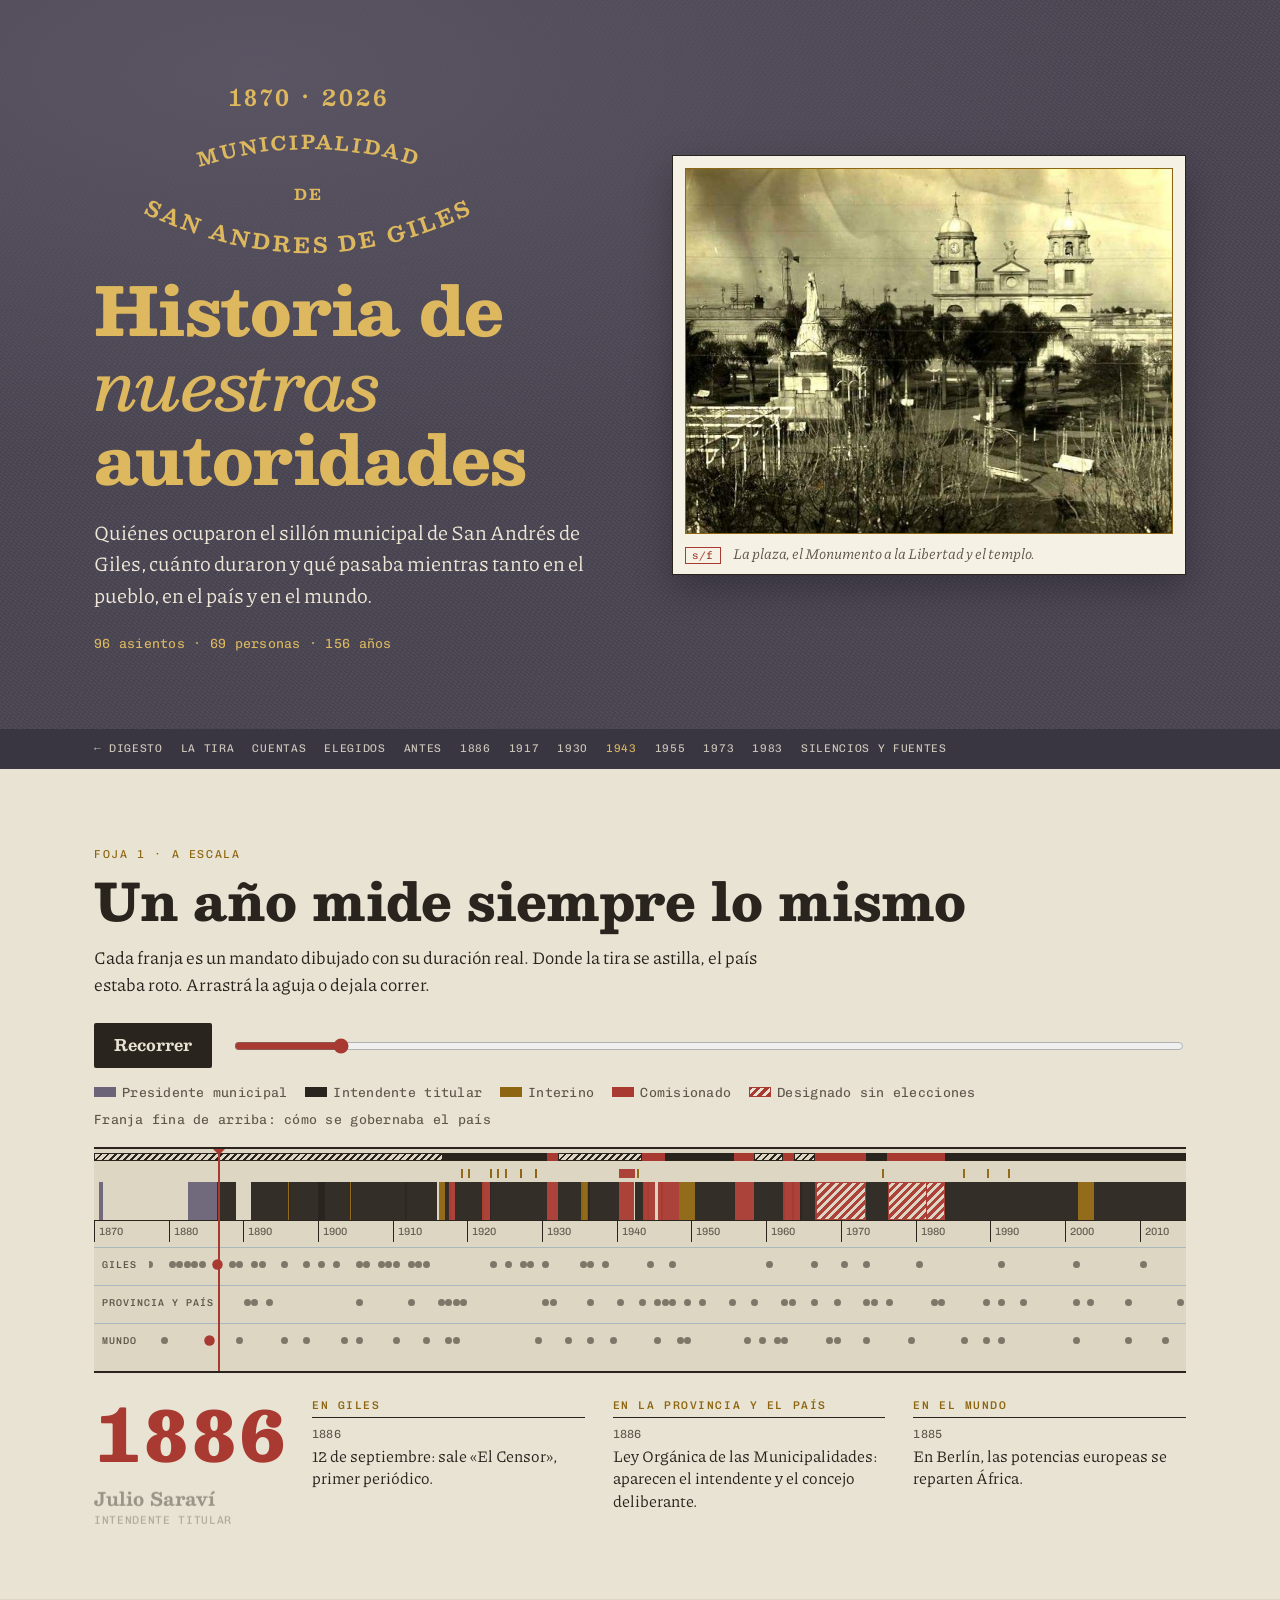
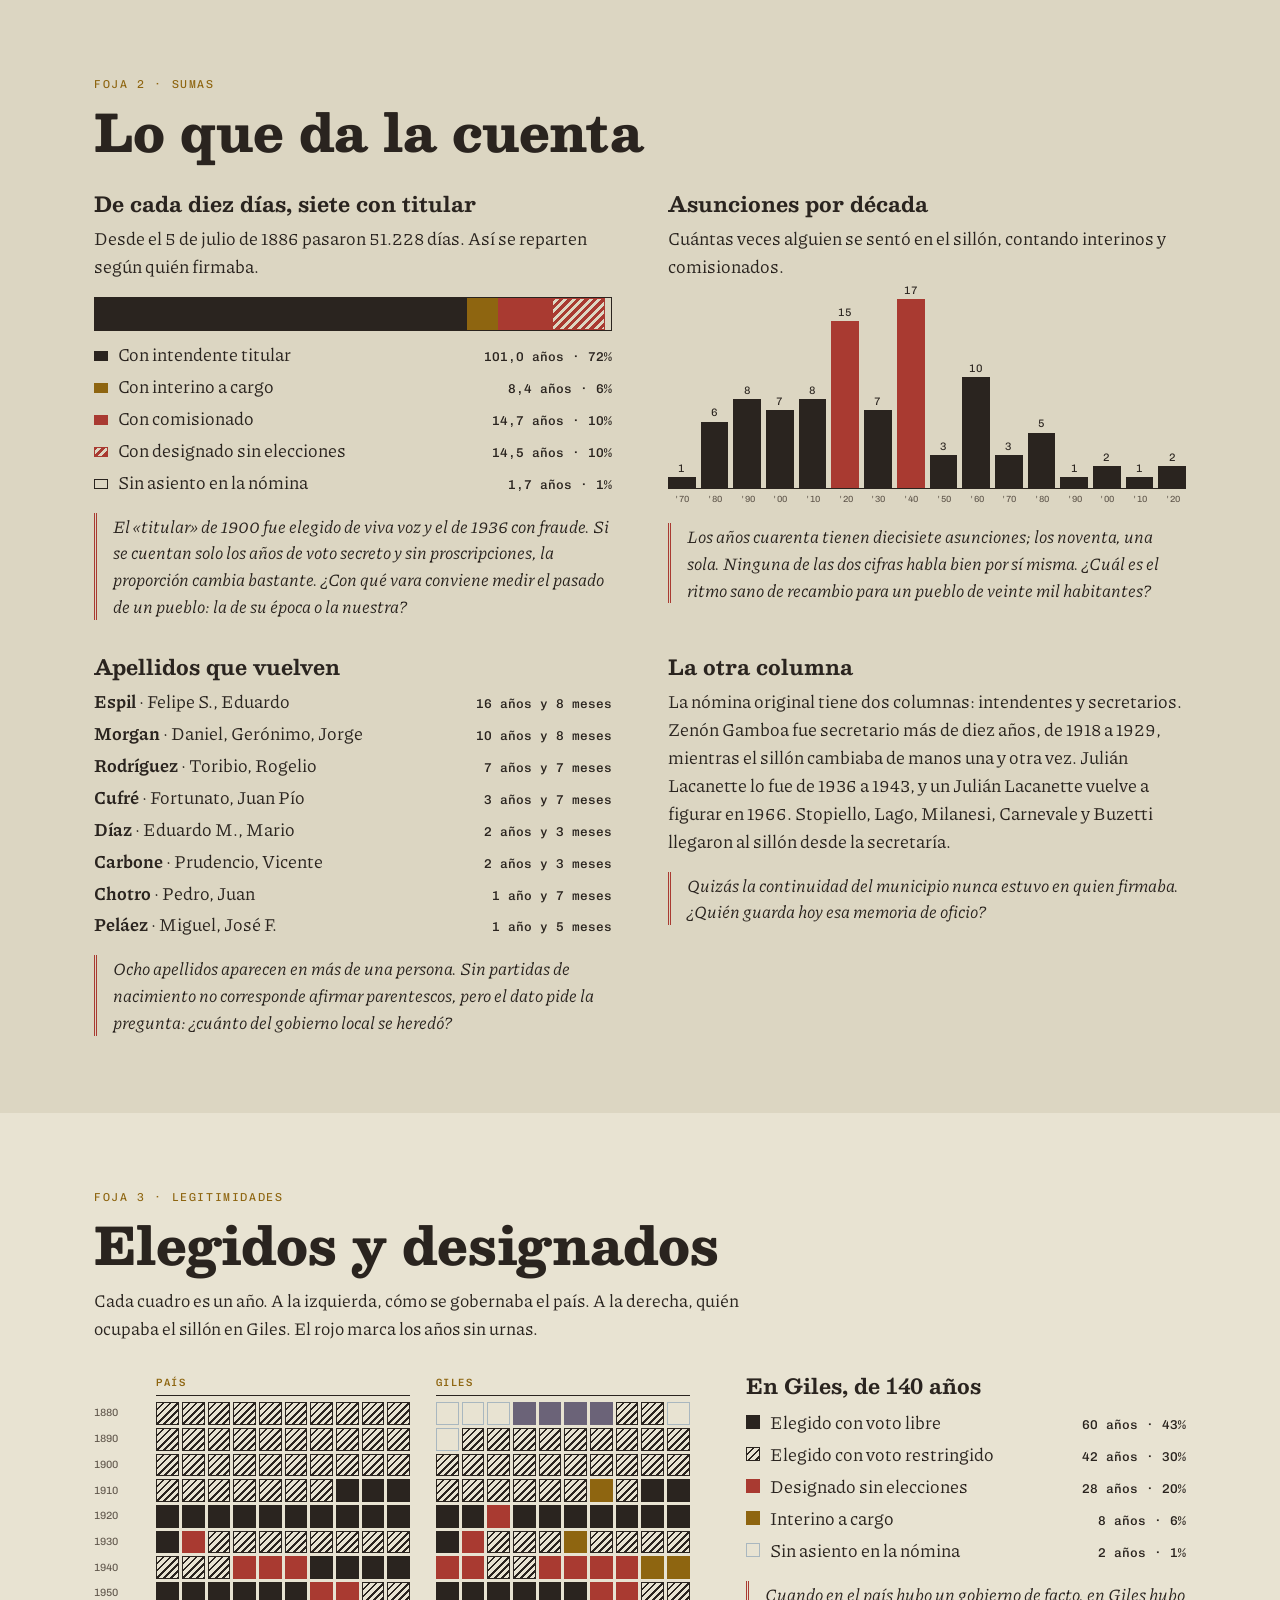
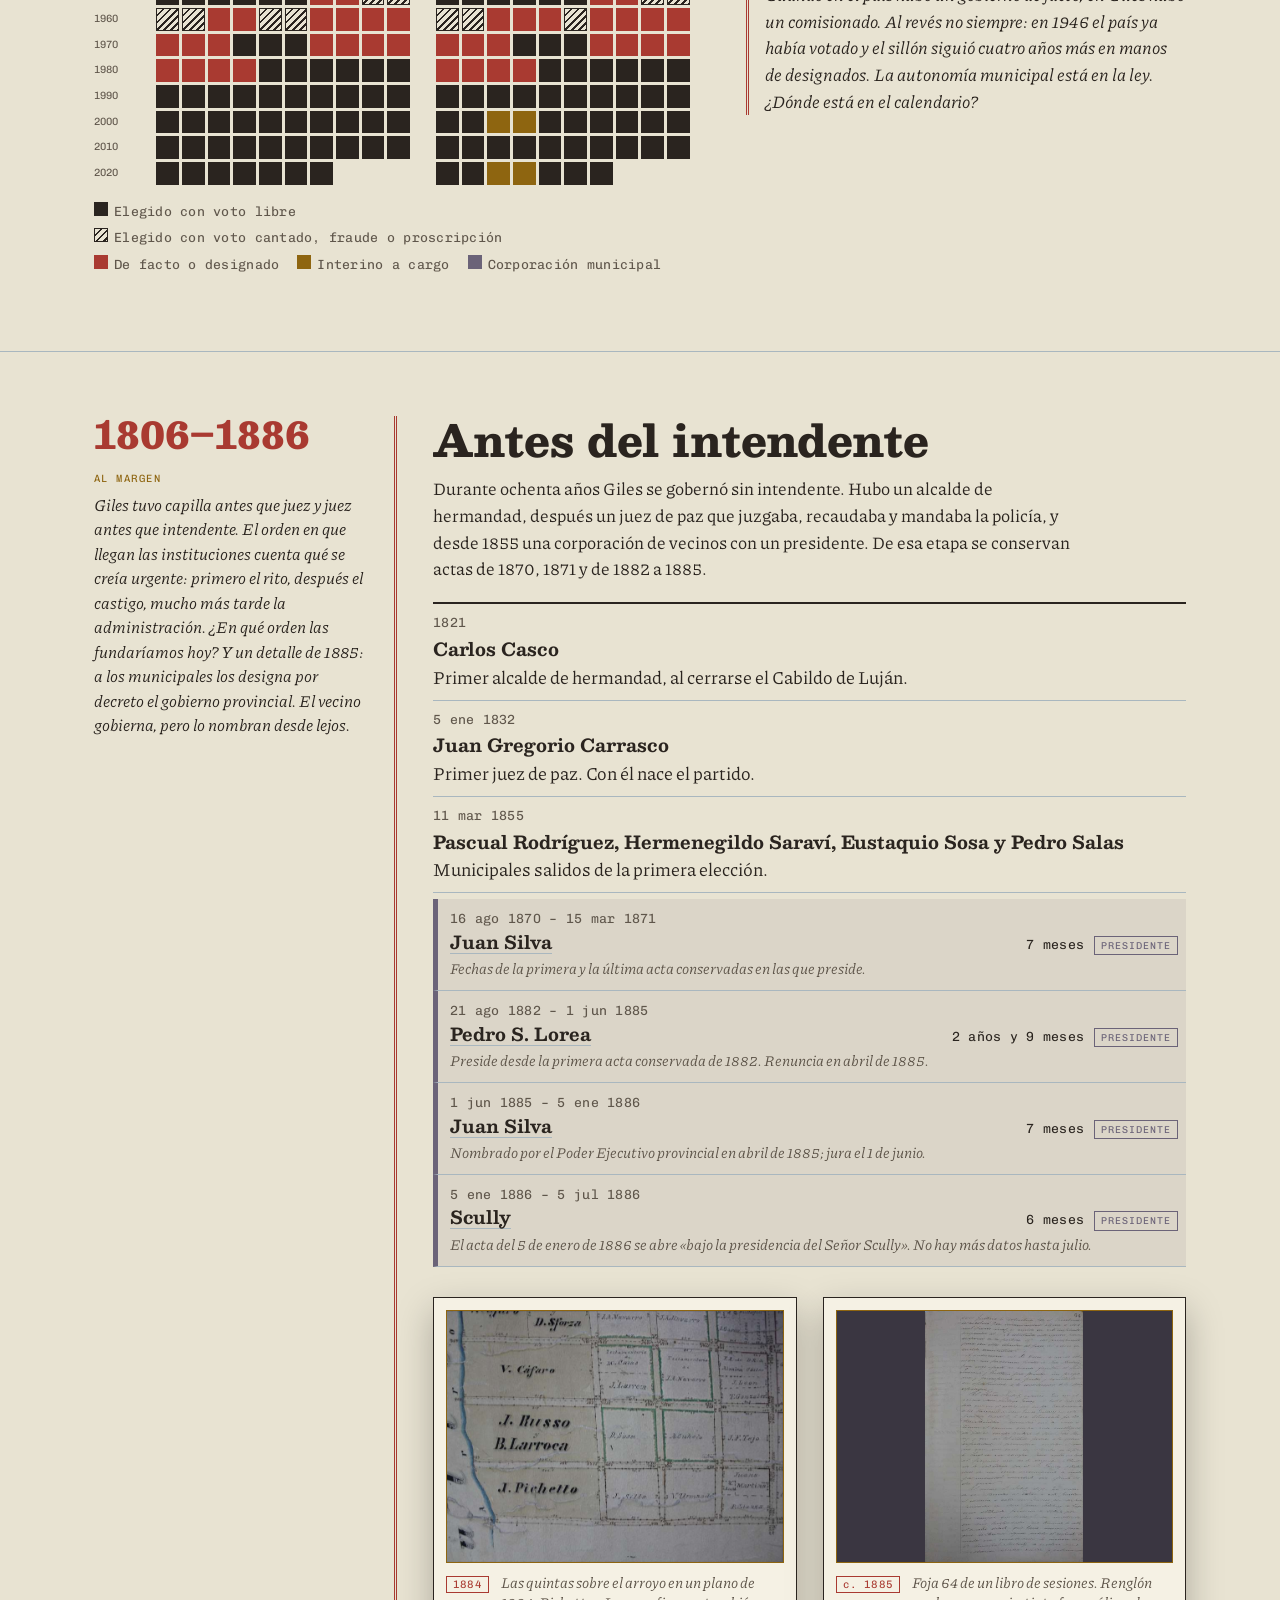
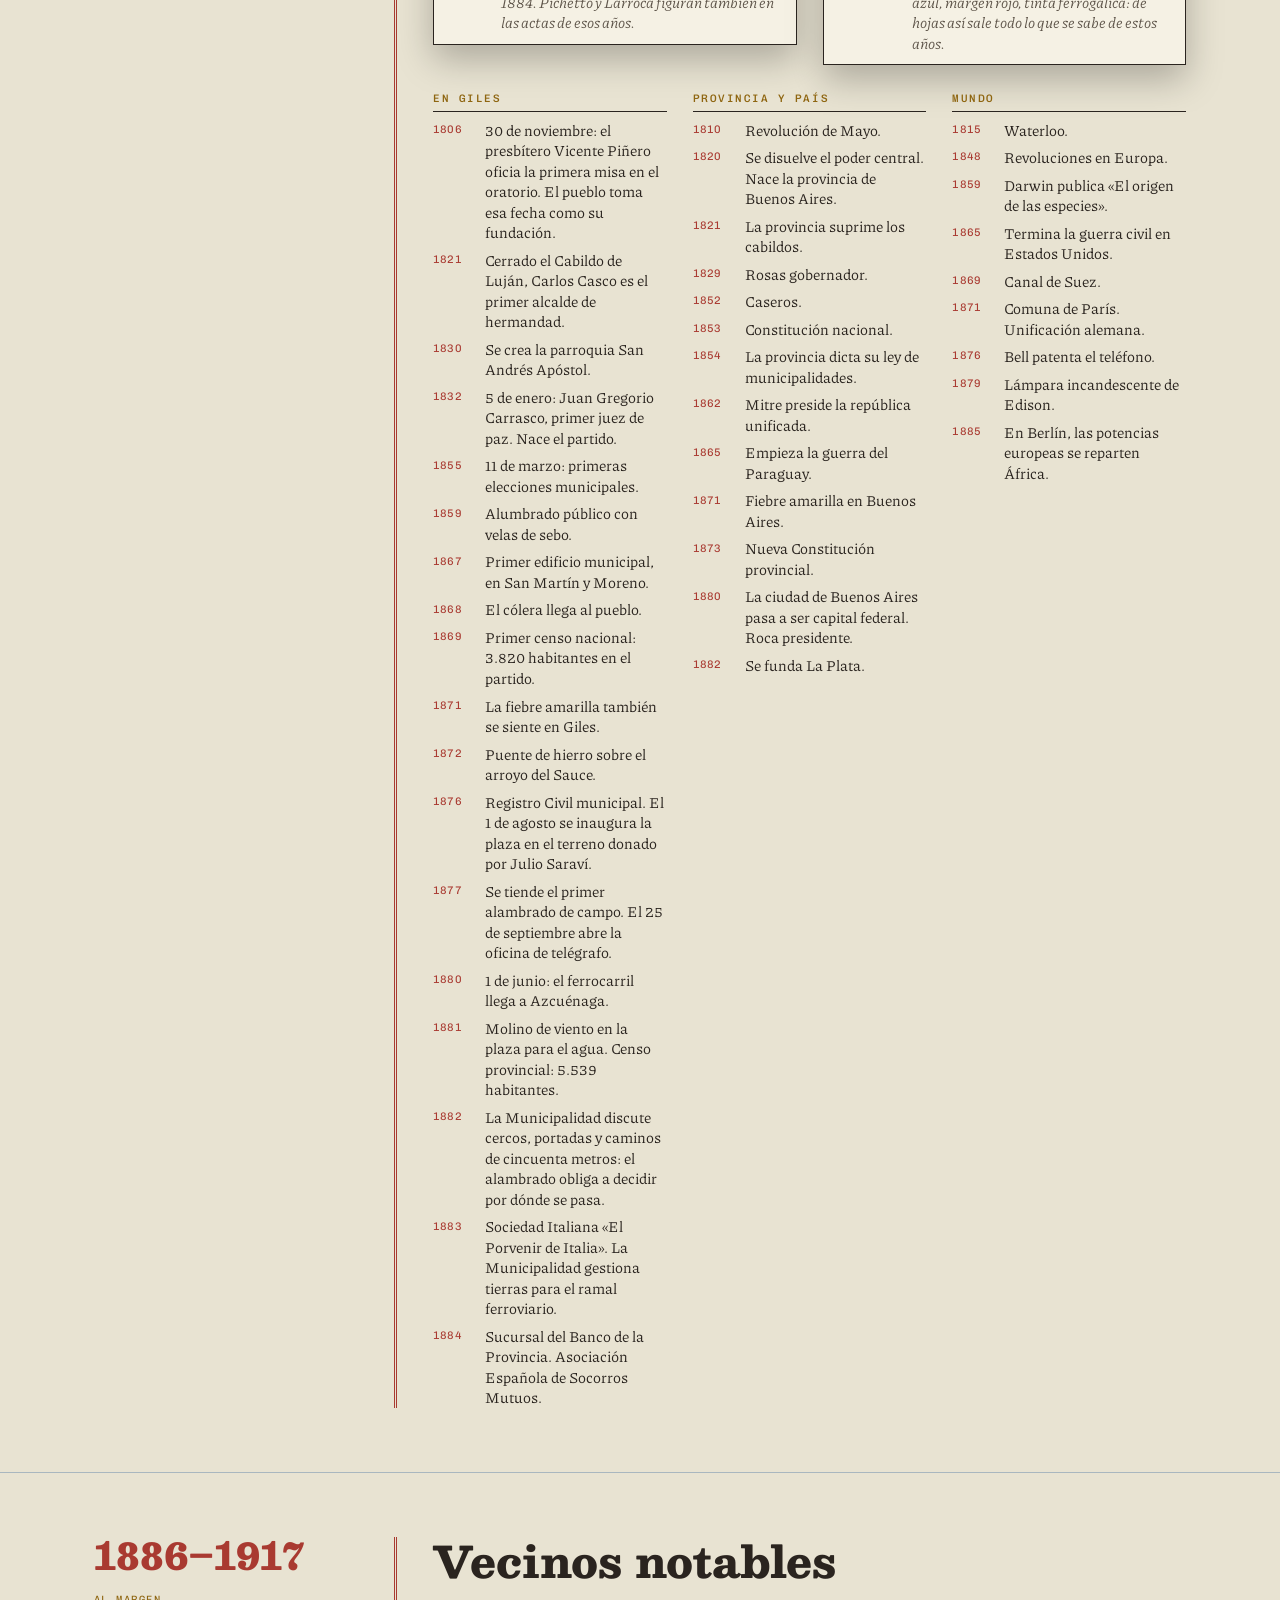
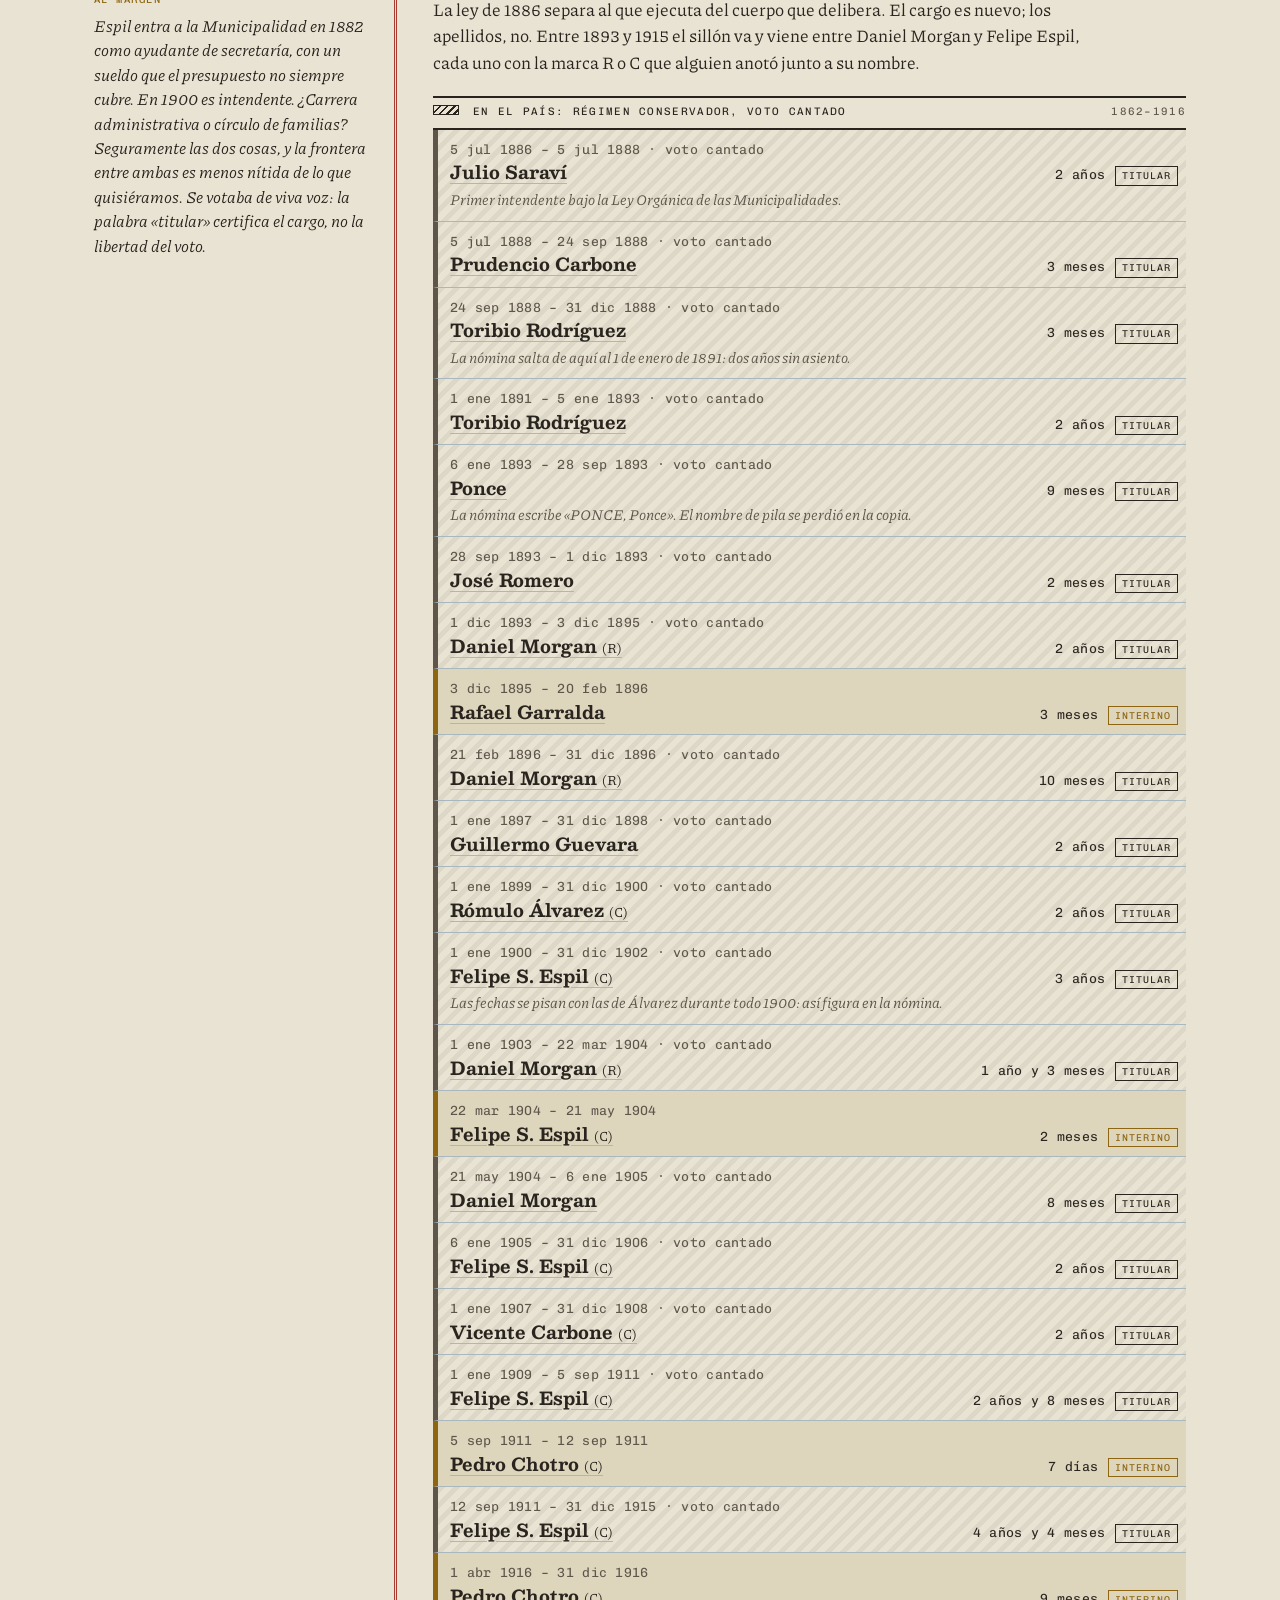
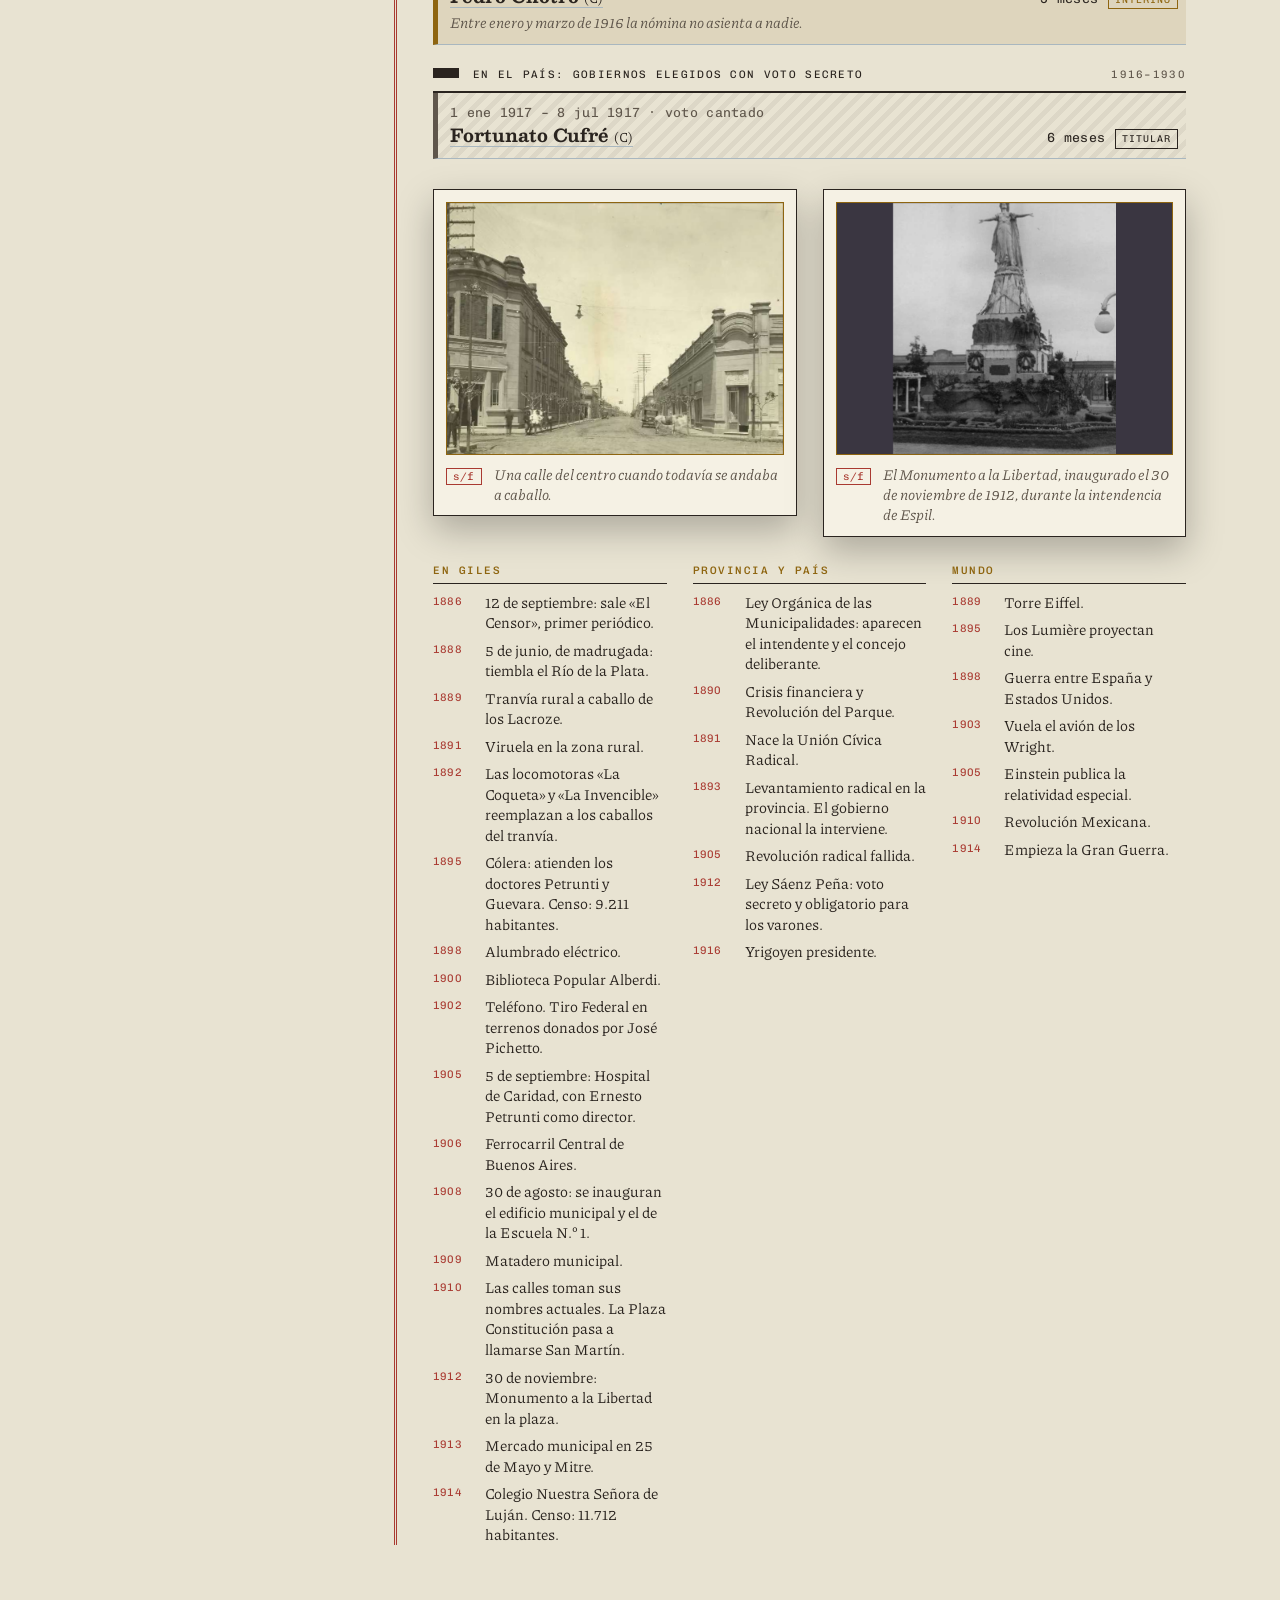
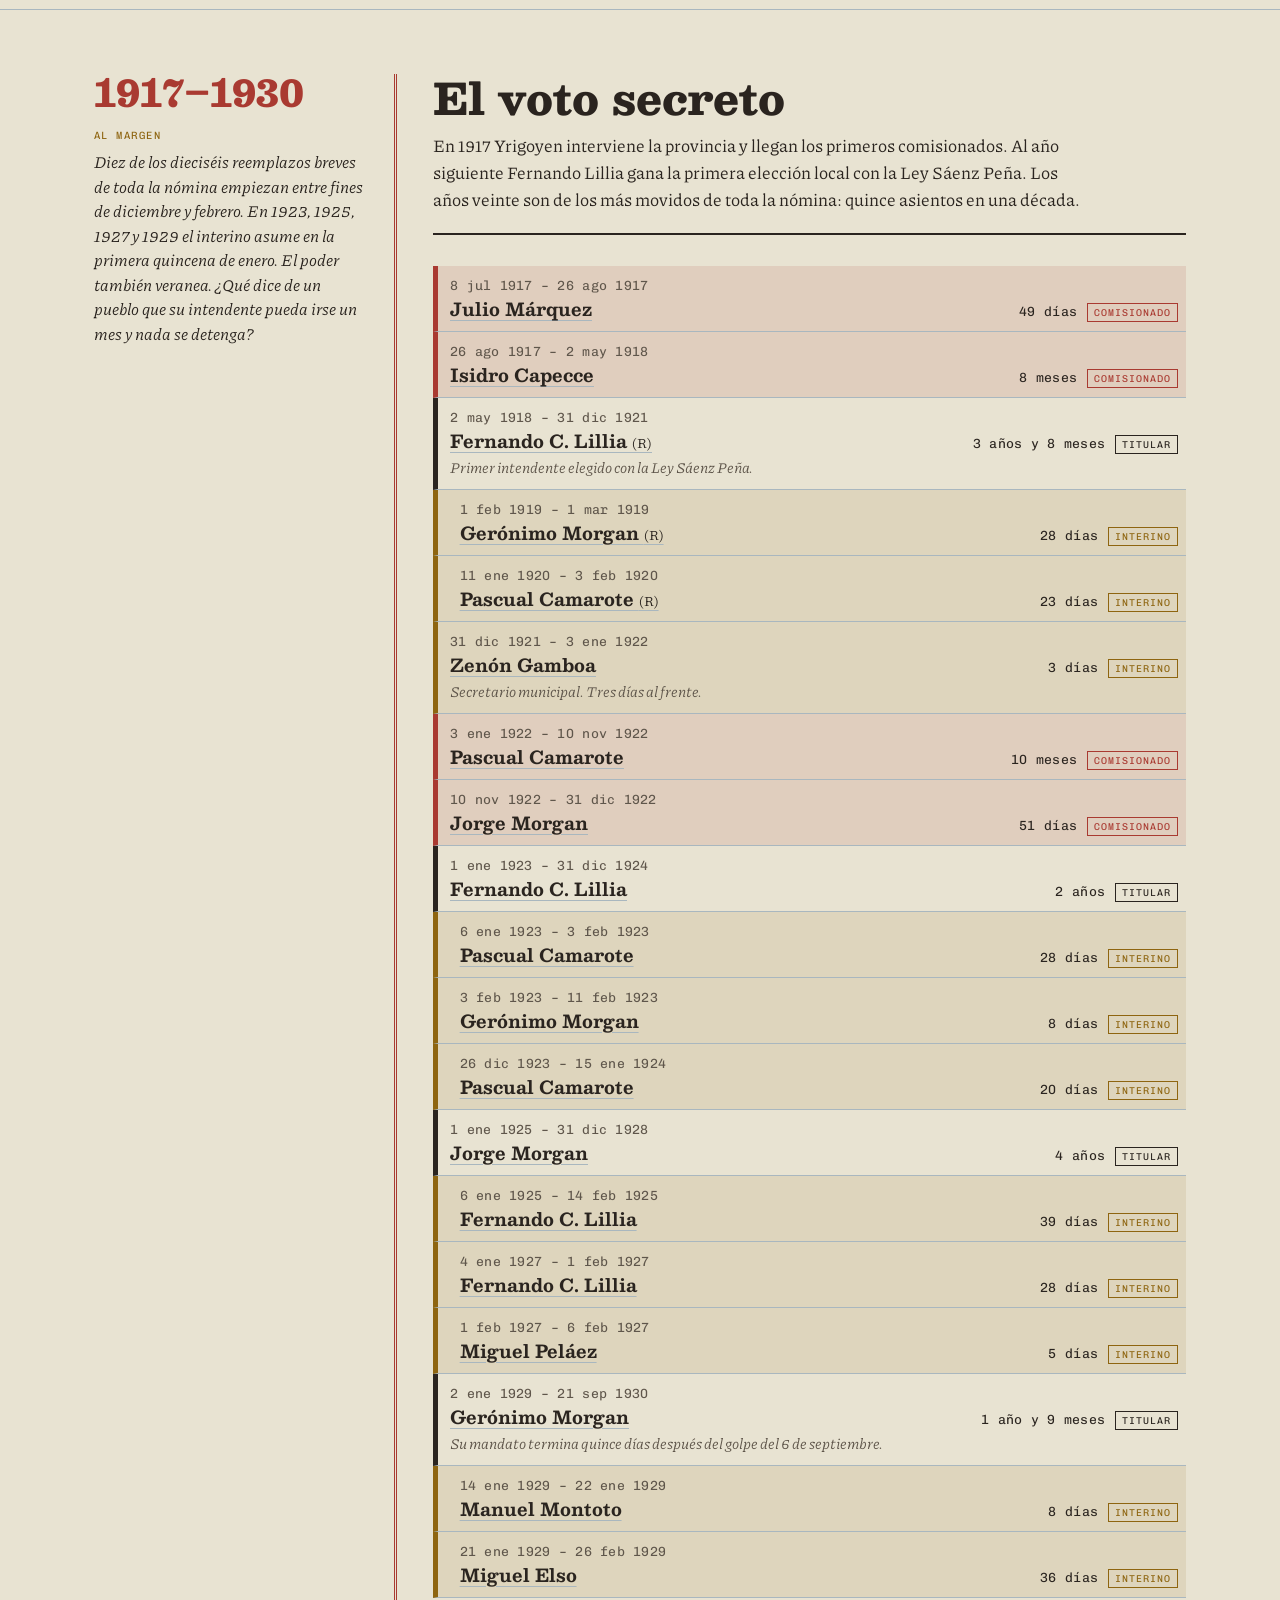
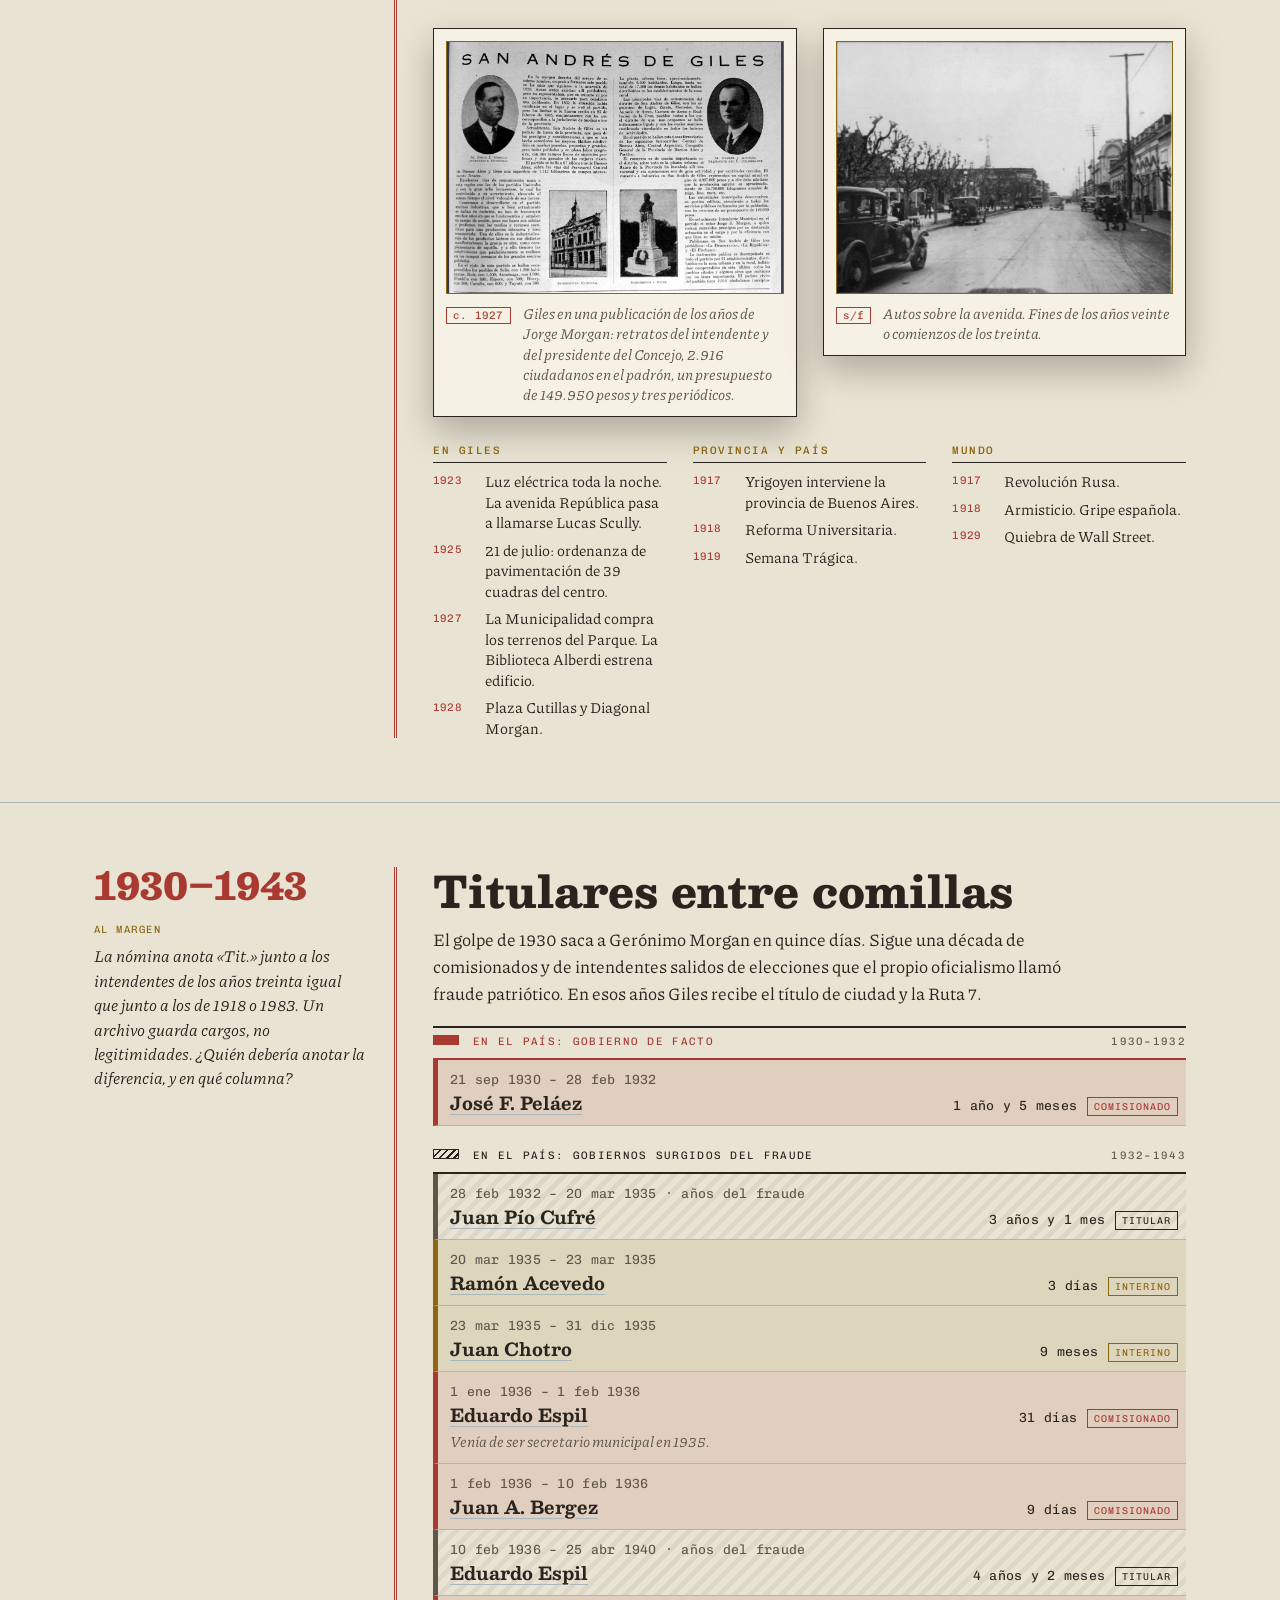
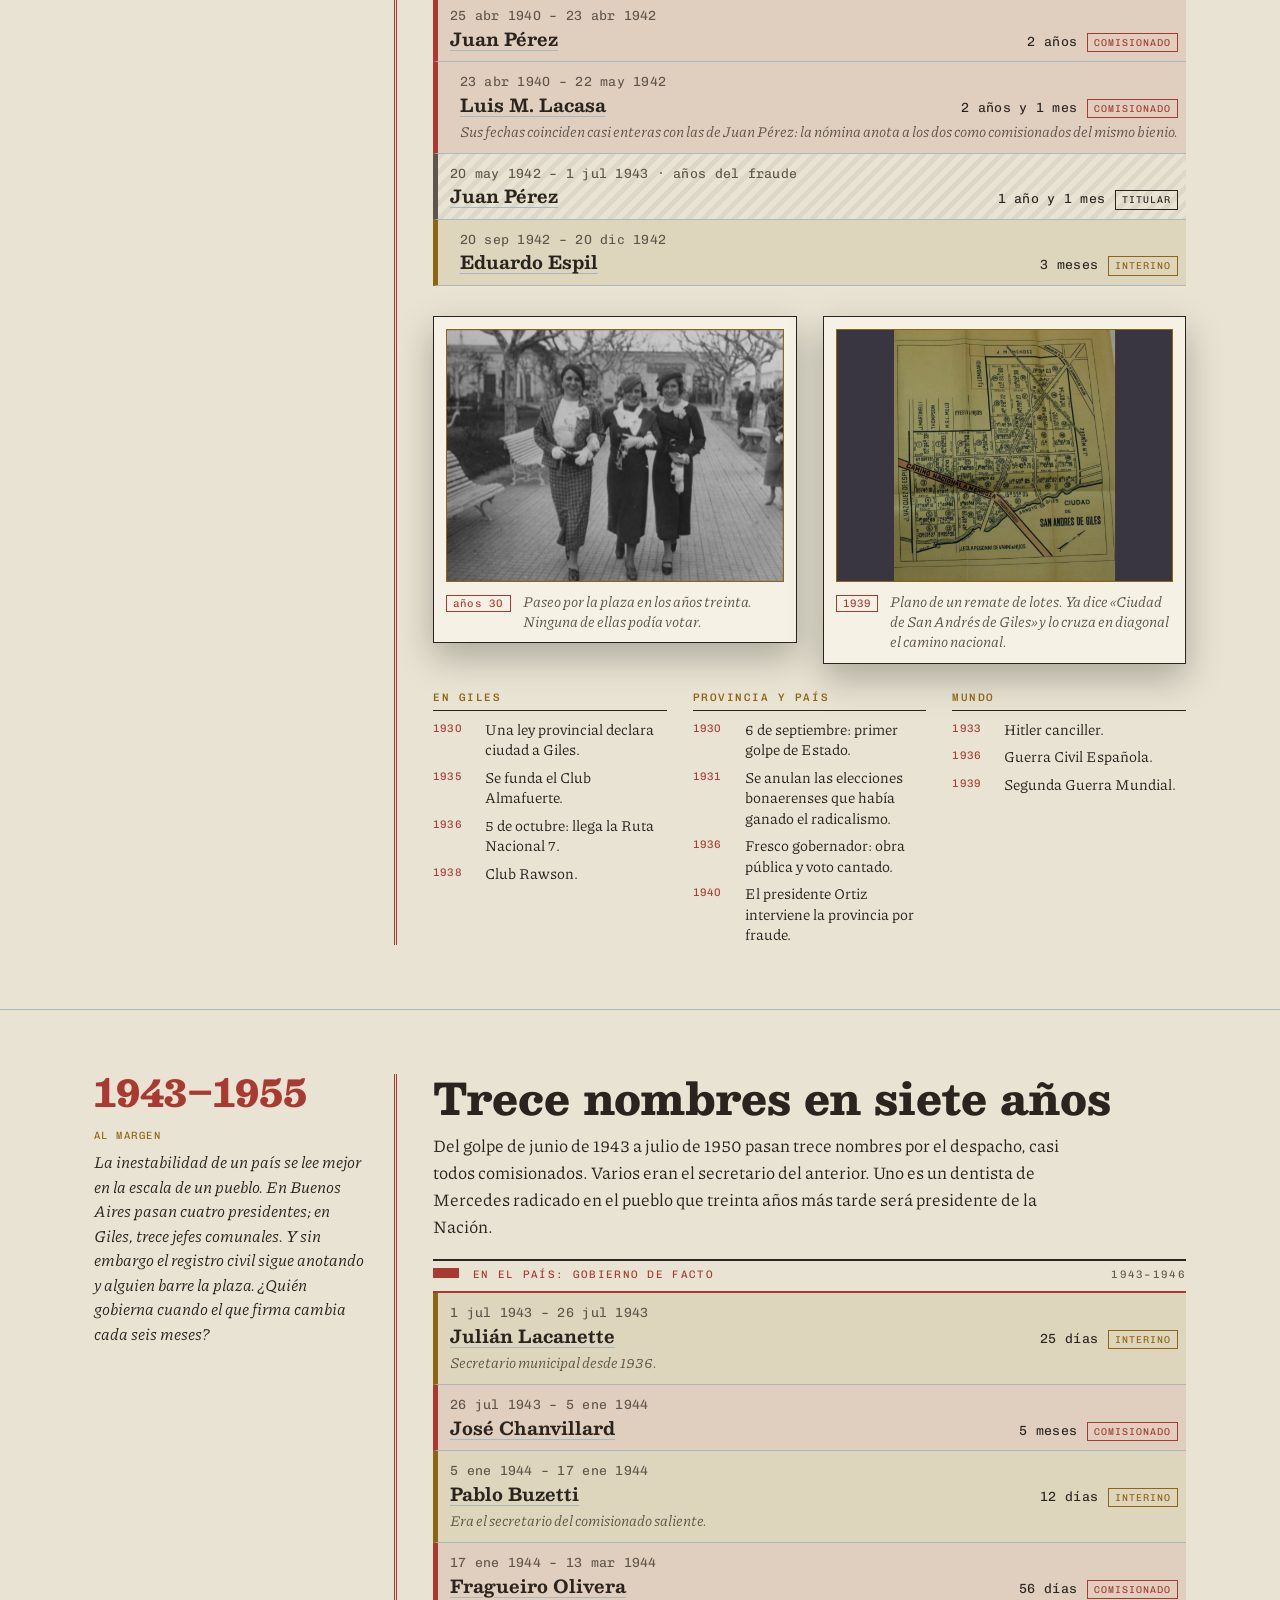
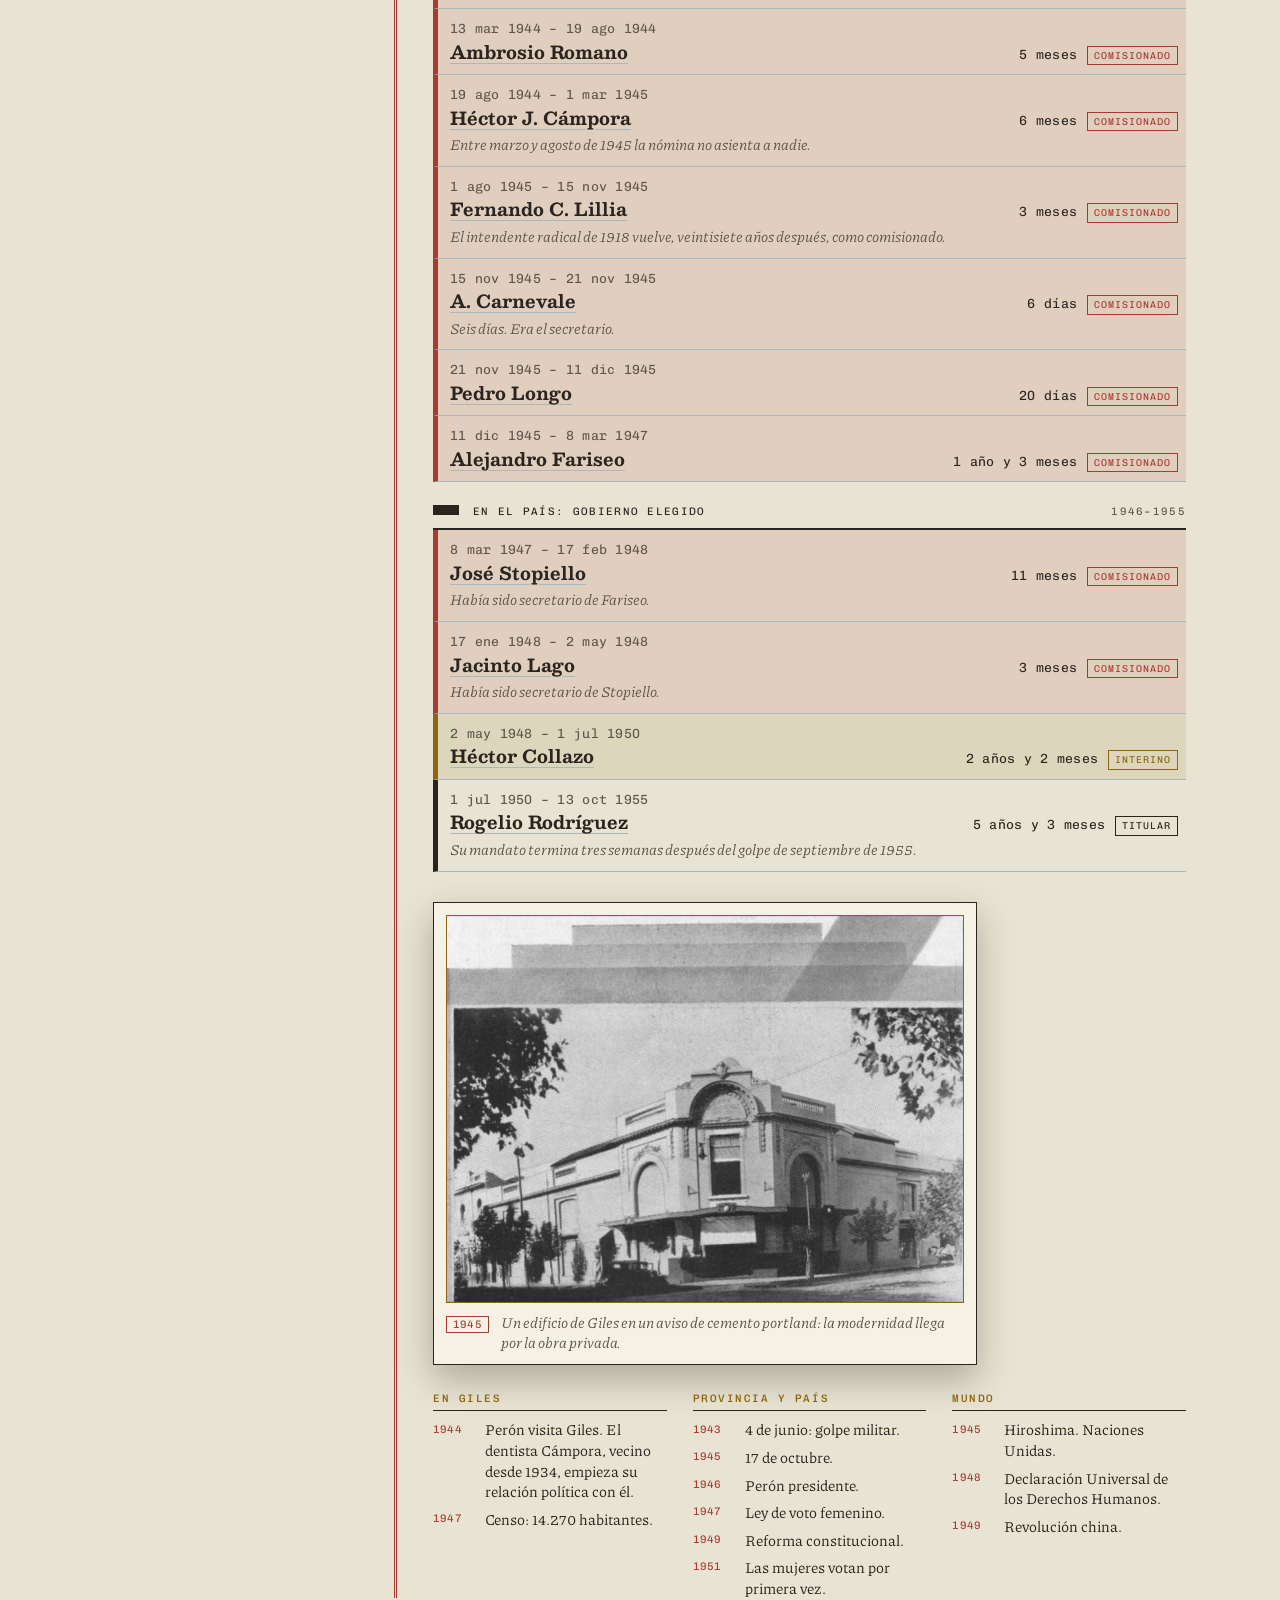
==== commit e97287bd: "Mueve los links del favicon dentro del <head> Co-Authored-By: Claude Sonnet 5.5 <noreply@anthropic.c" ====
--- a/autoridades.html
+++ b/autoridades.html
@@ -4,6 +4,10 @@
 <meta charset="utf-8">
 <meta name="viewport" content="width=device-width,initial-scale=1">
 <style>body{margin:0}img{max-width:100%}[hidden]{display:none!important}</style>
+<link rel="icon" href="autoridades-favicon.ico" sizes="32x32">
+<link rel="icon" href="autoridades-favicon.svg" type="image/svg+xml">
+<link rel="apple-touch-icon" href="autoridades-apple-touch-icon.png">
+<meta name="theme-color" content="#2A241F">
 </head>
 <body>
 <title>Historia de nuestras autoridades</title>
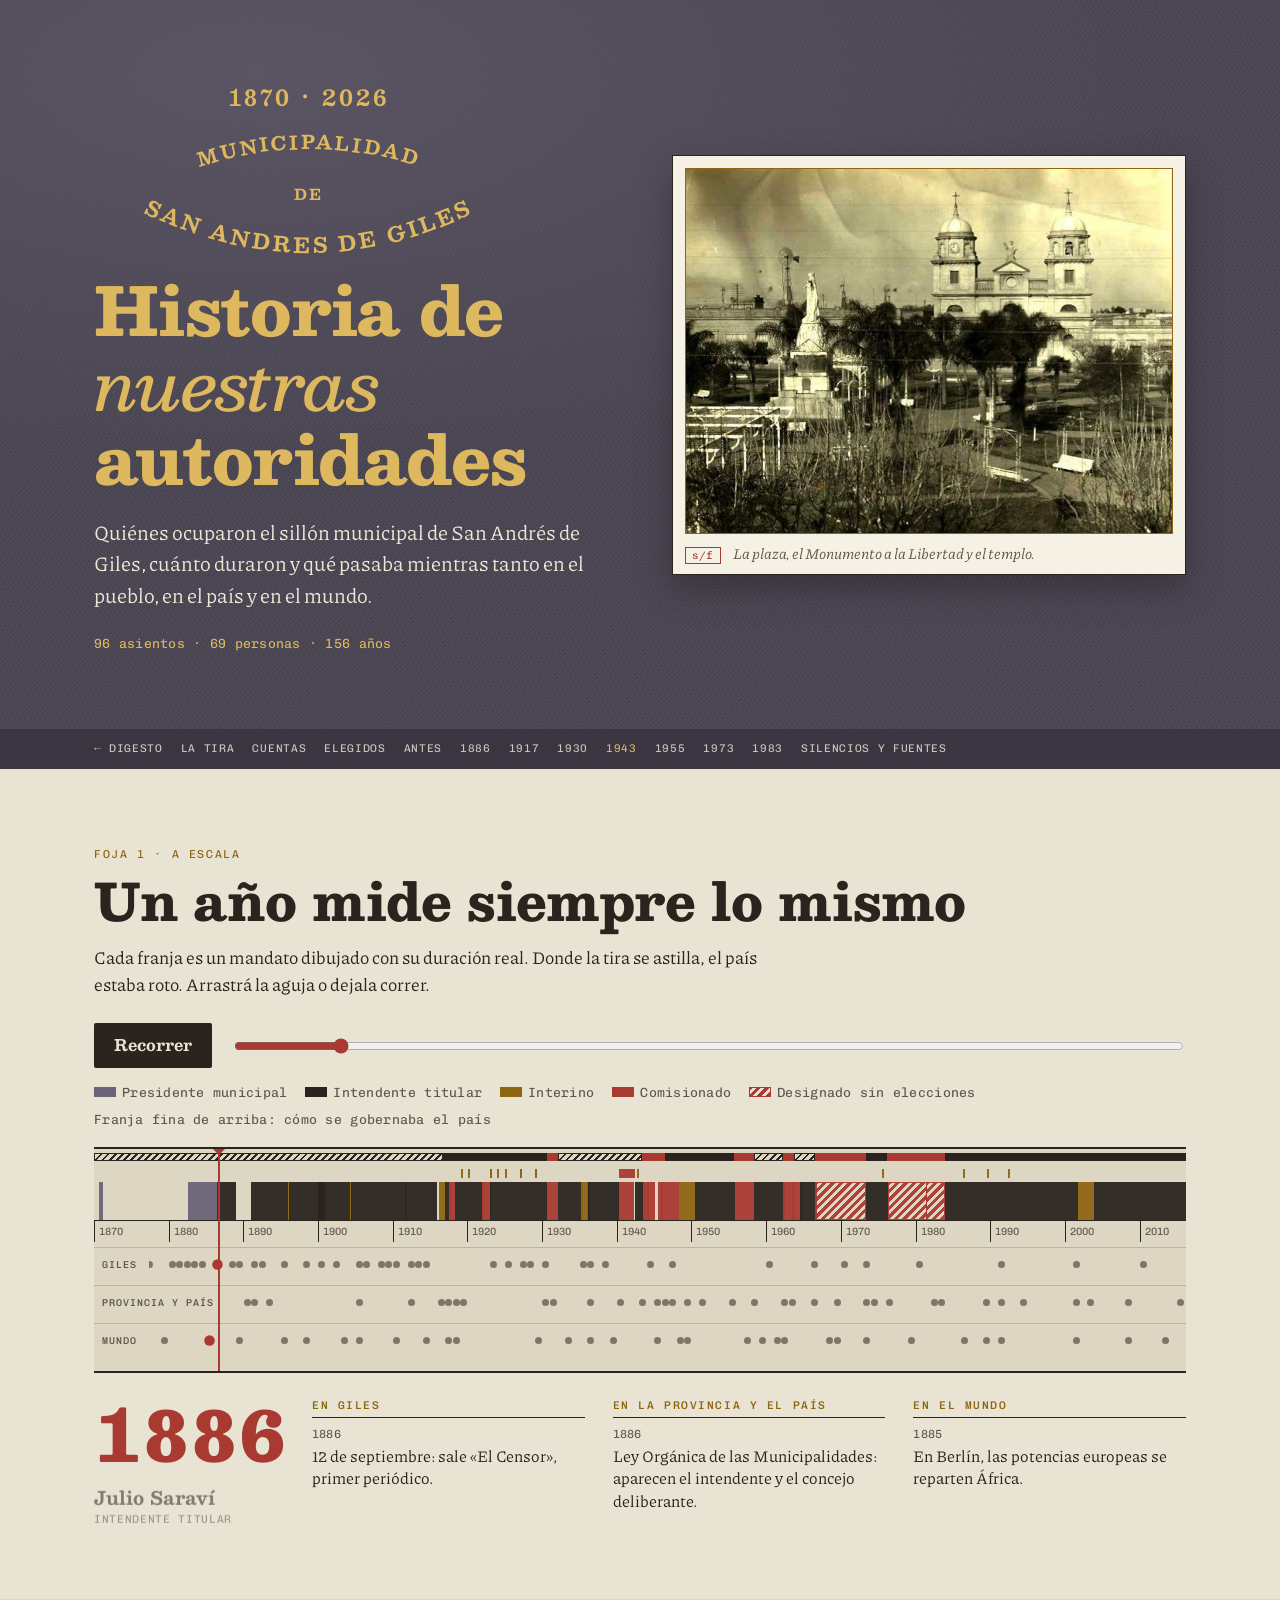
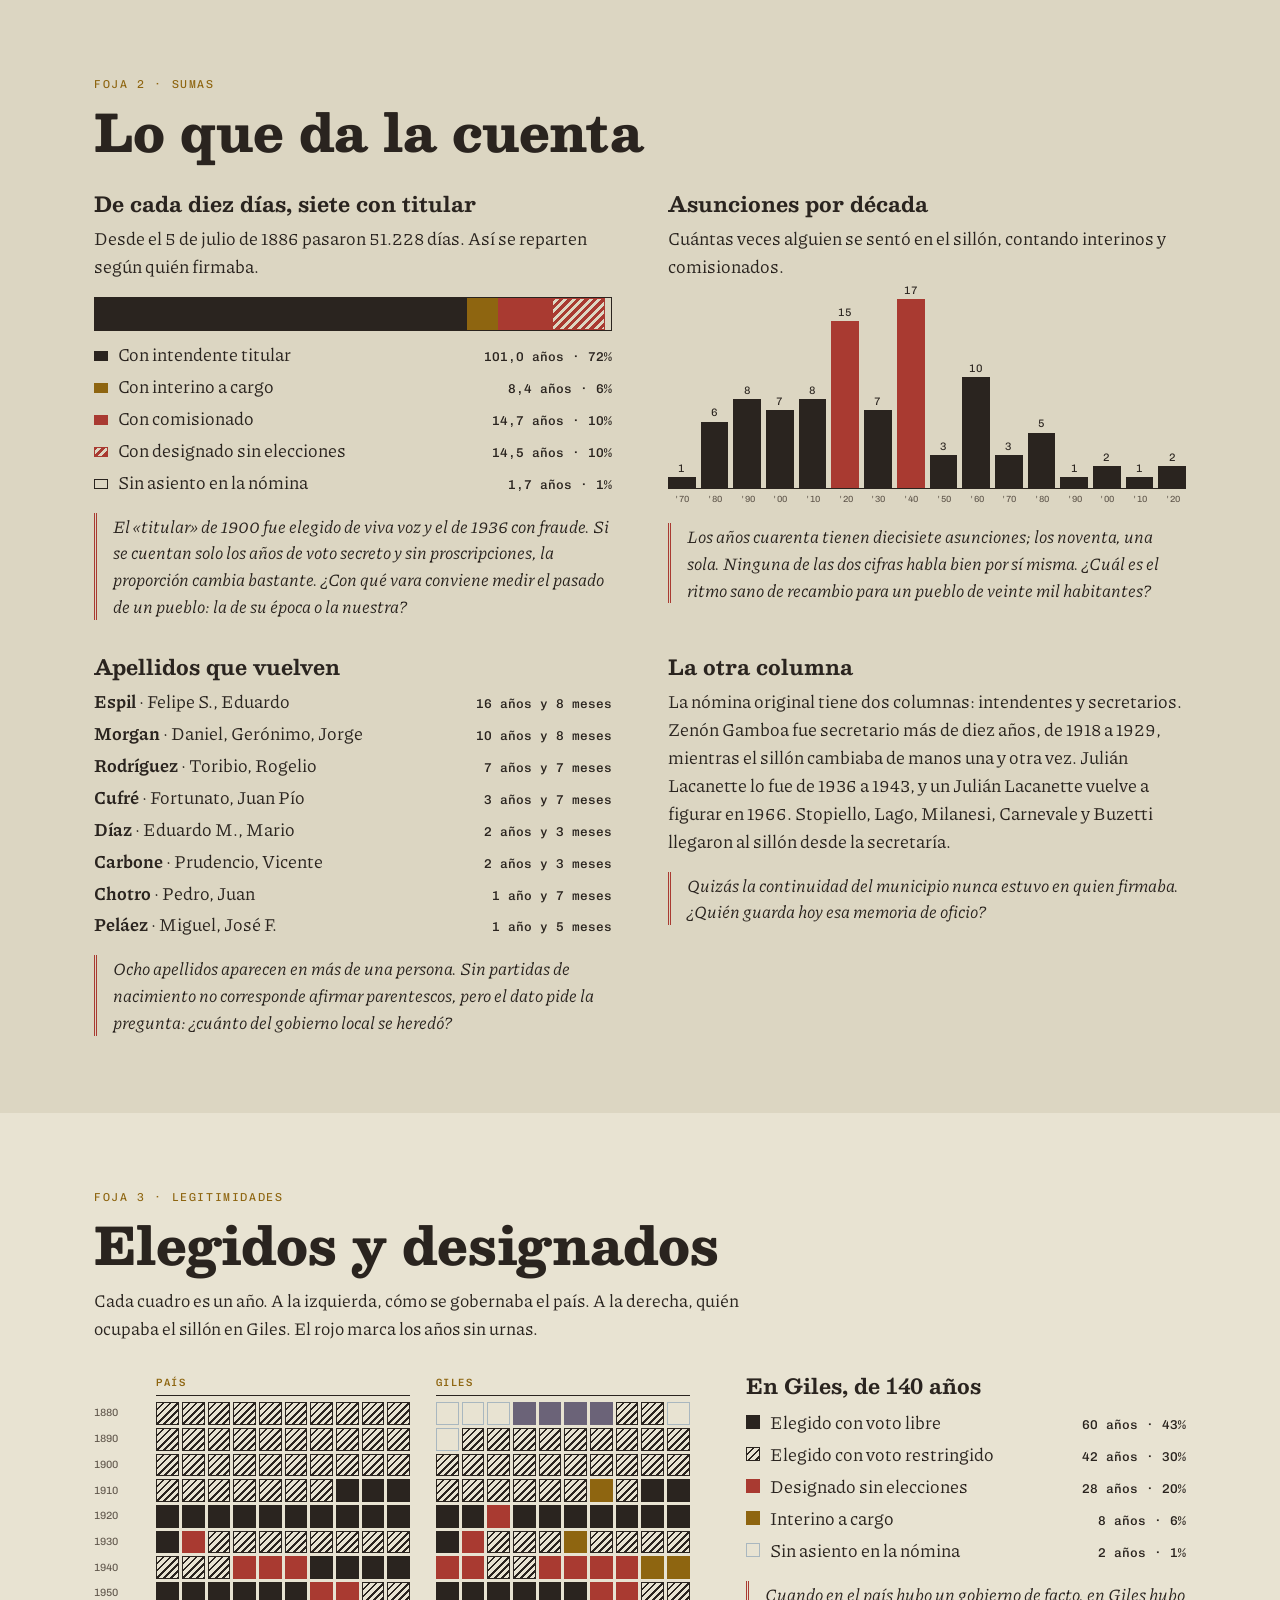
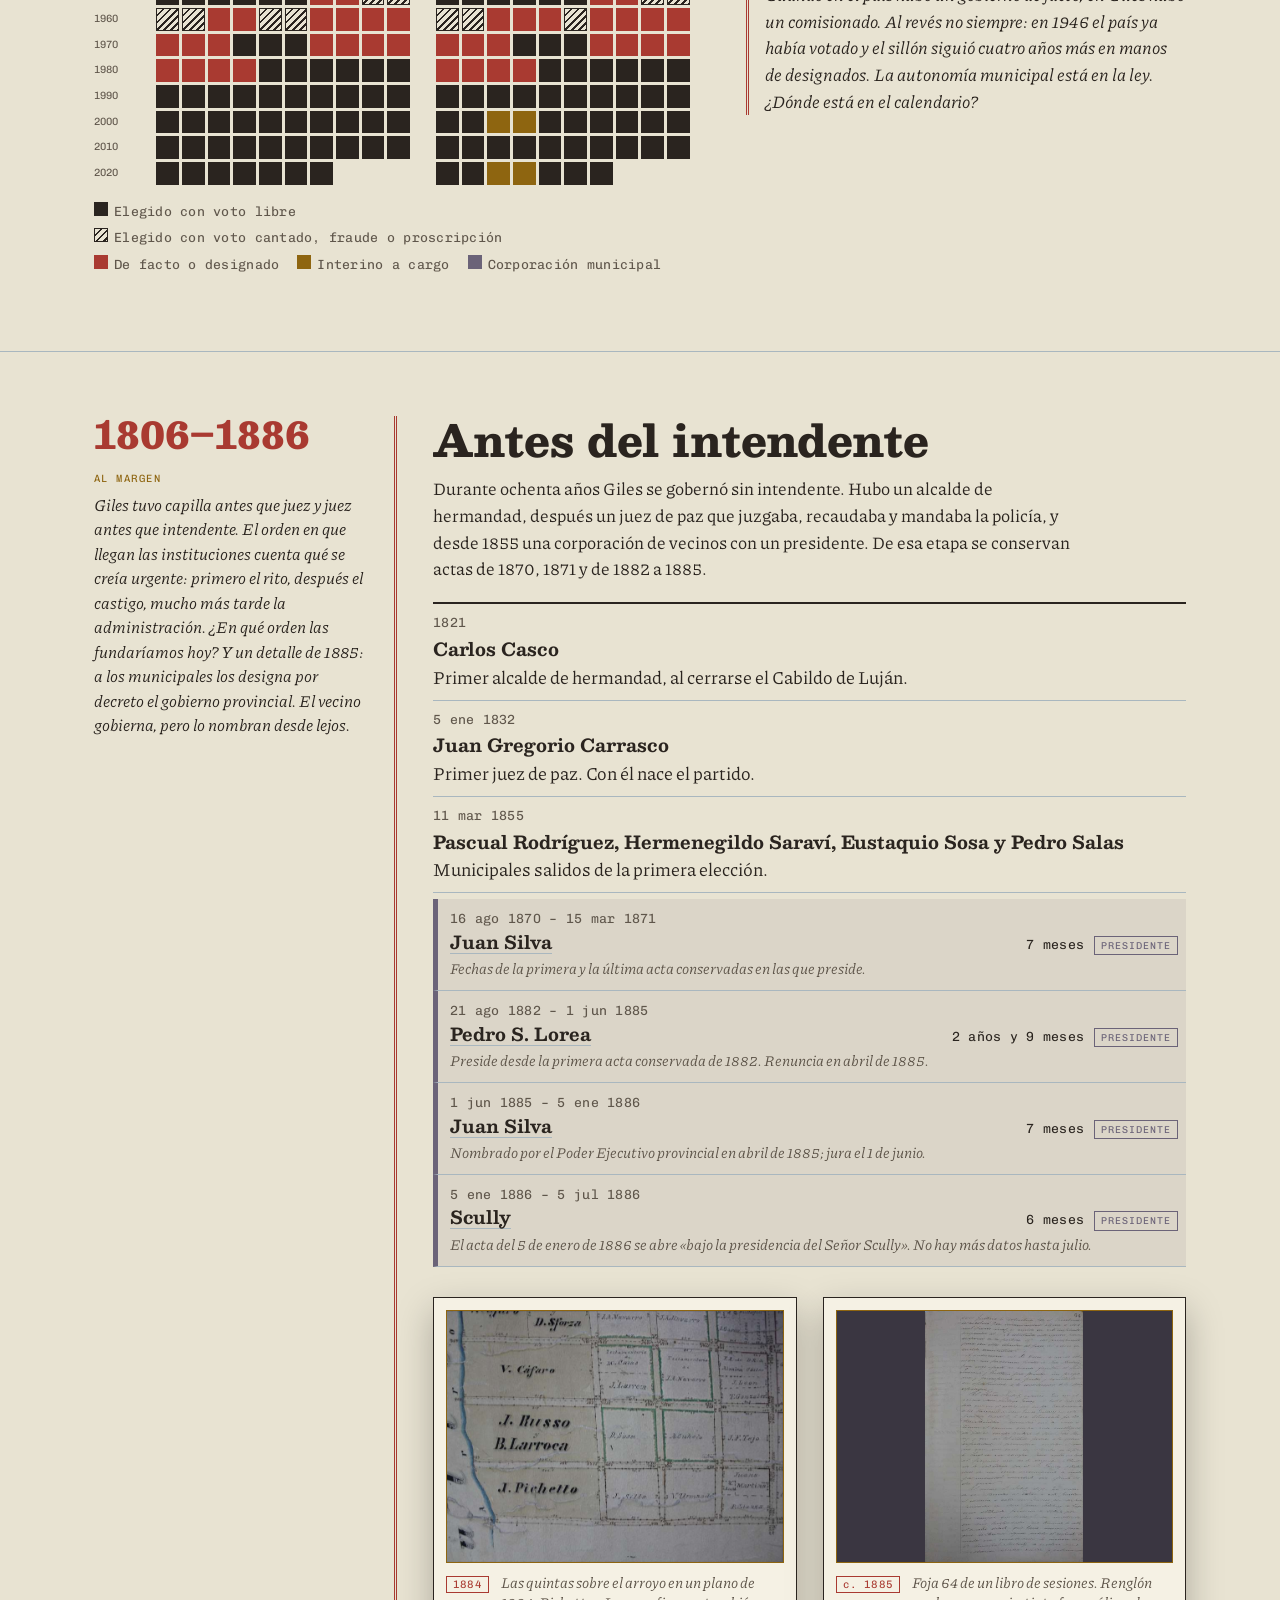
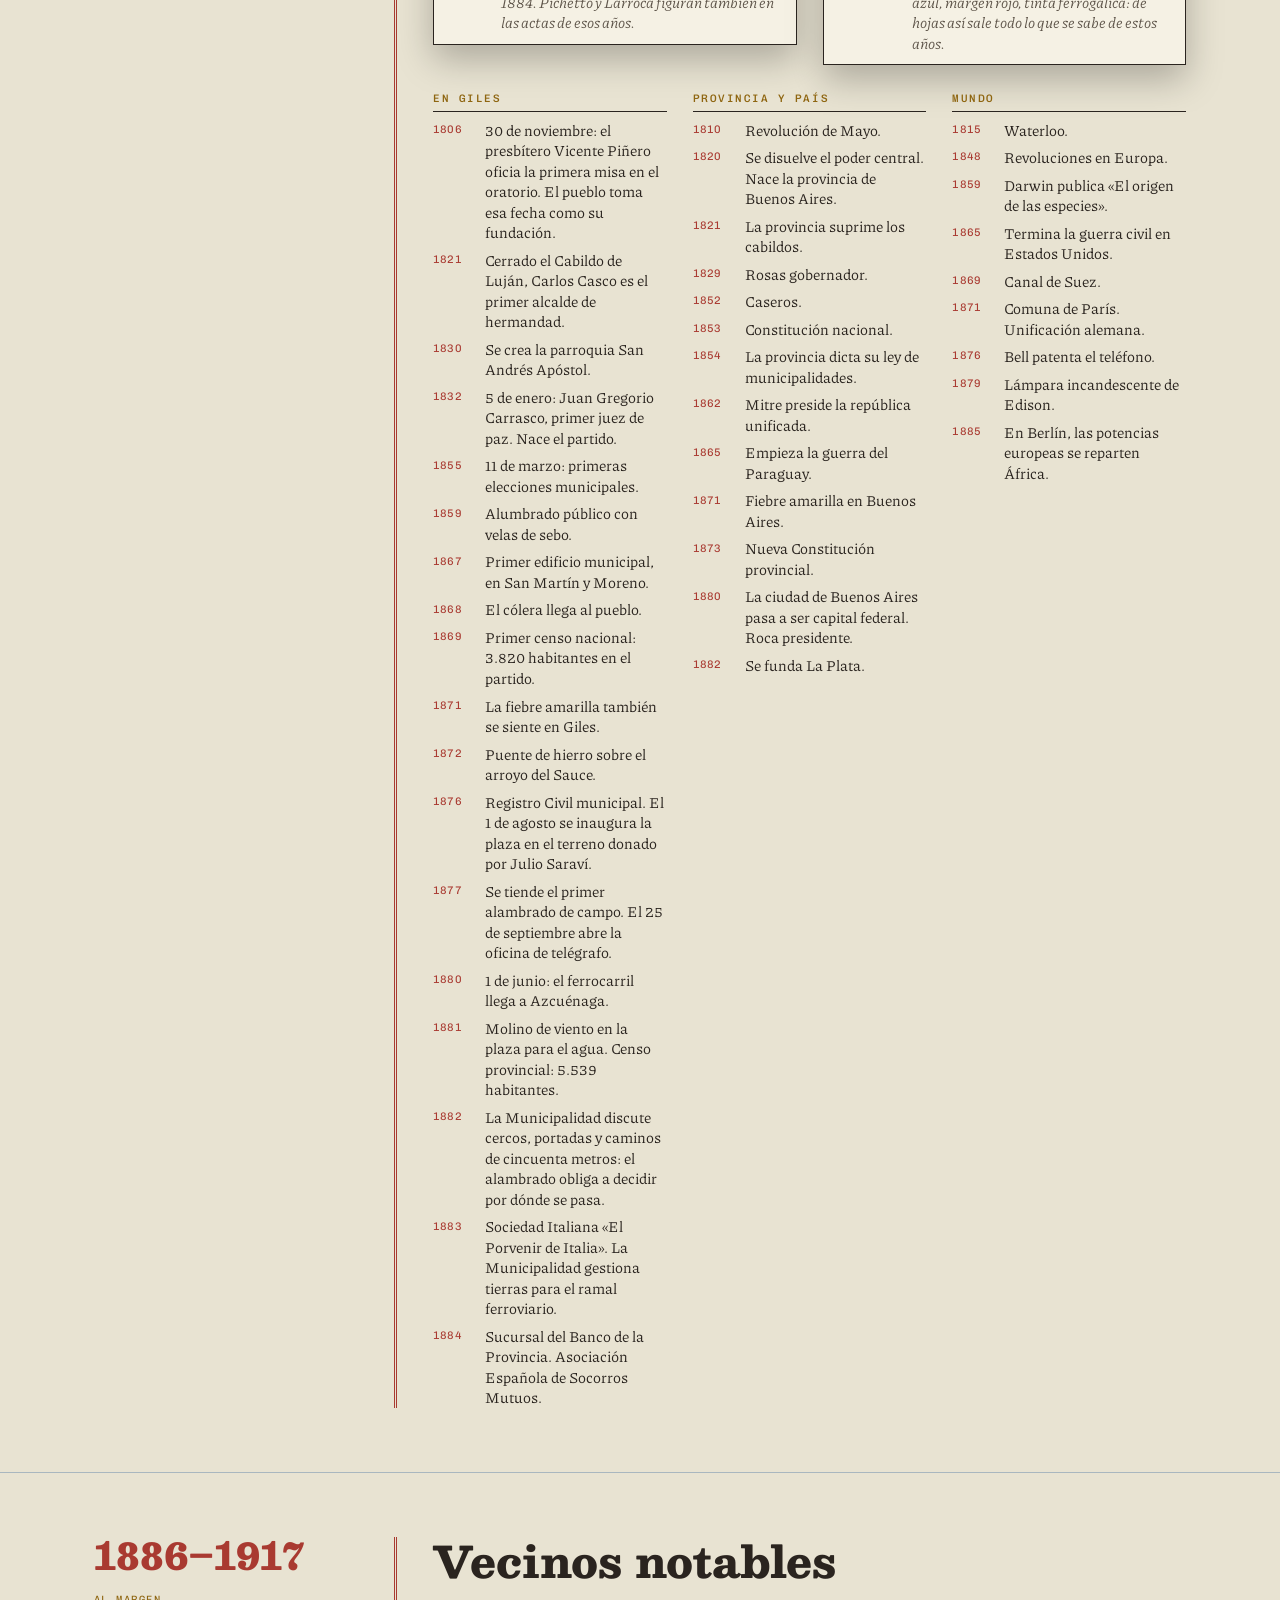
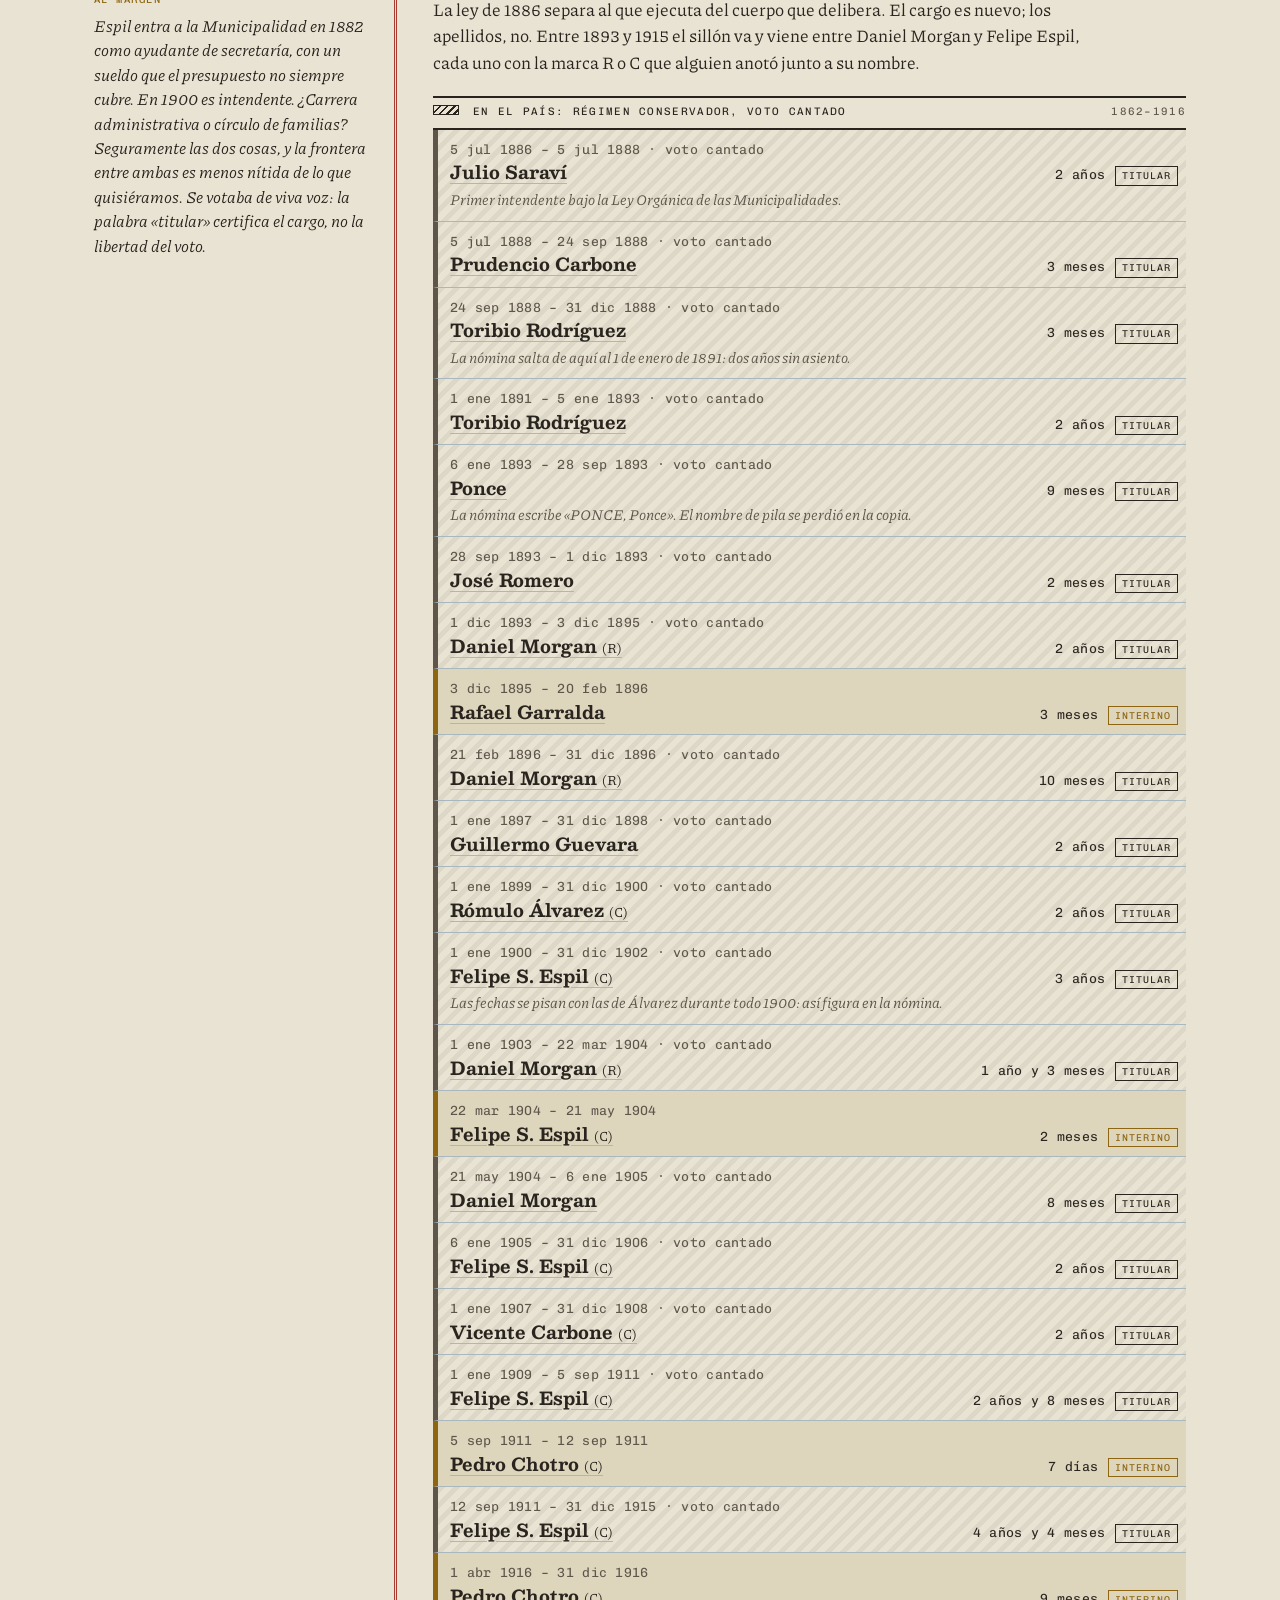
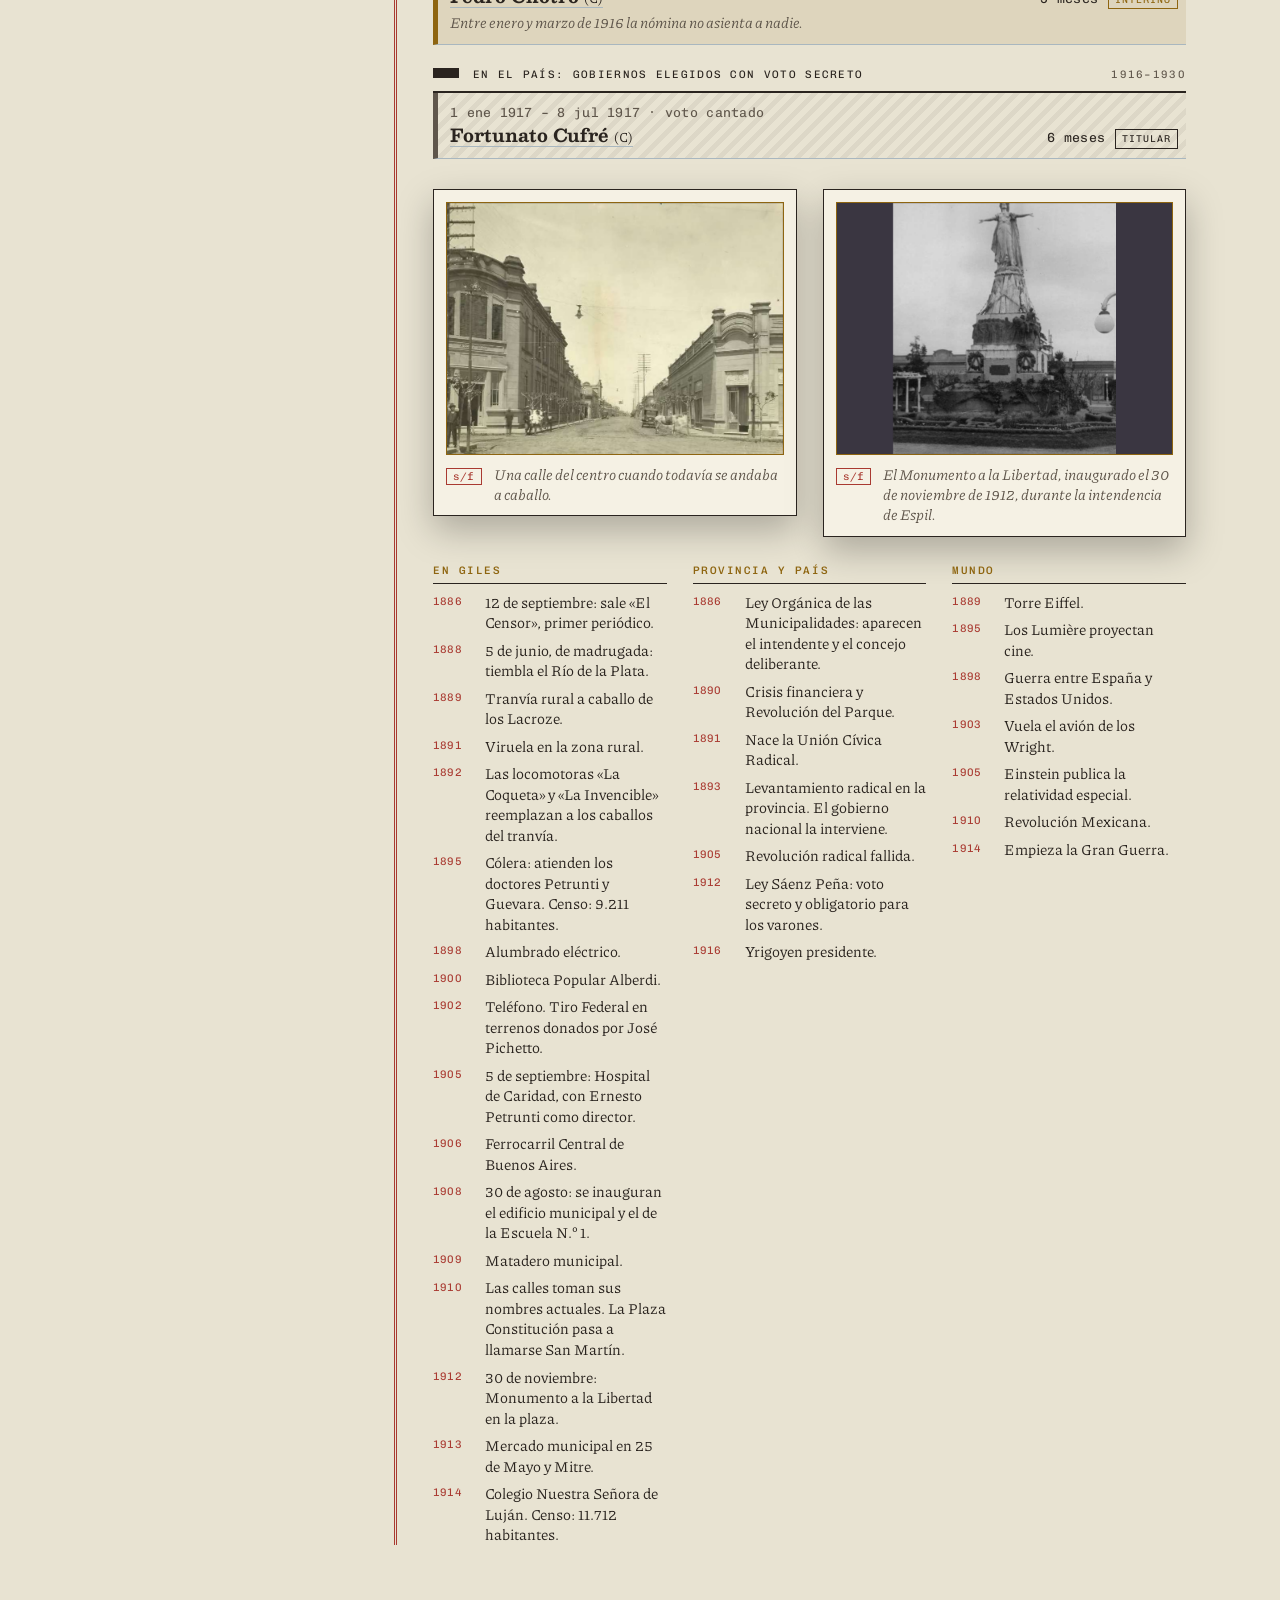
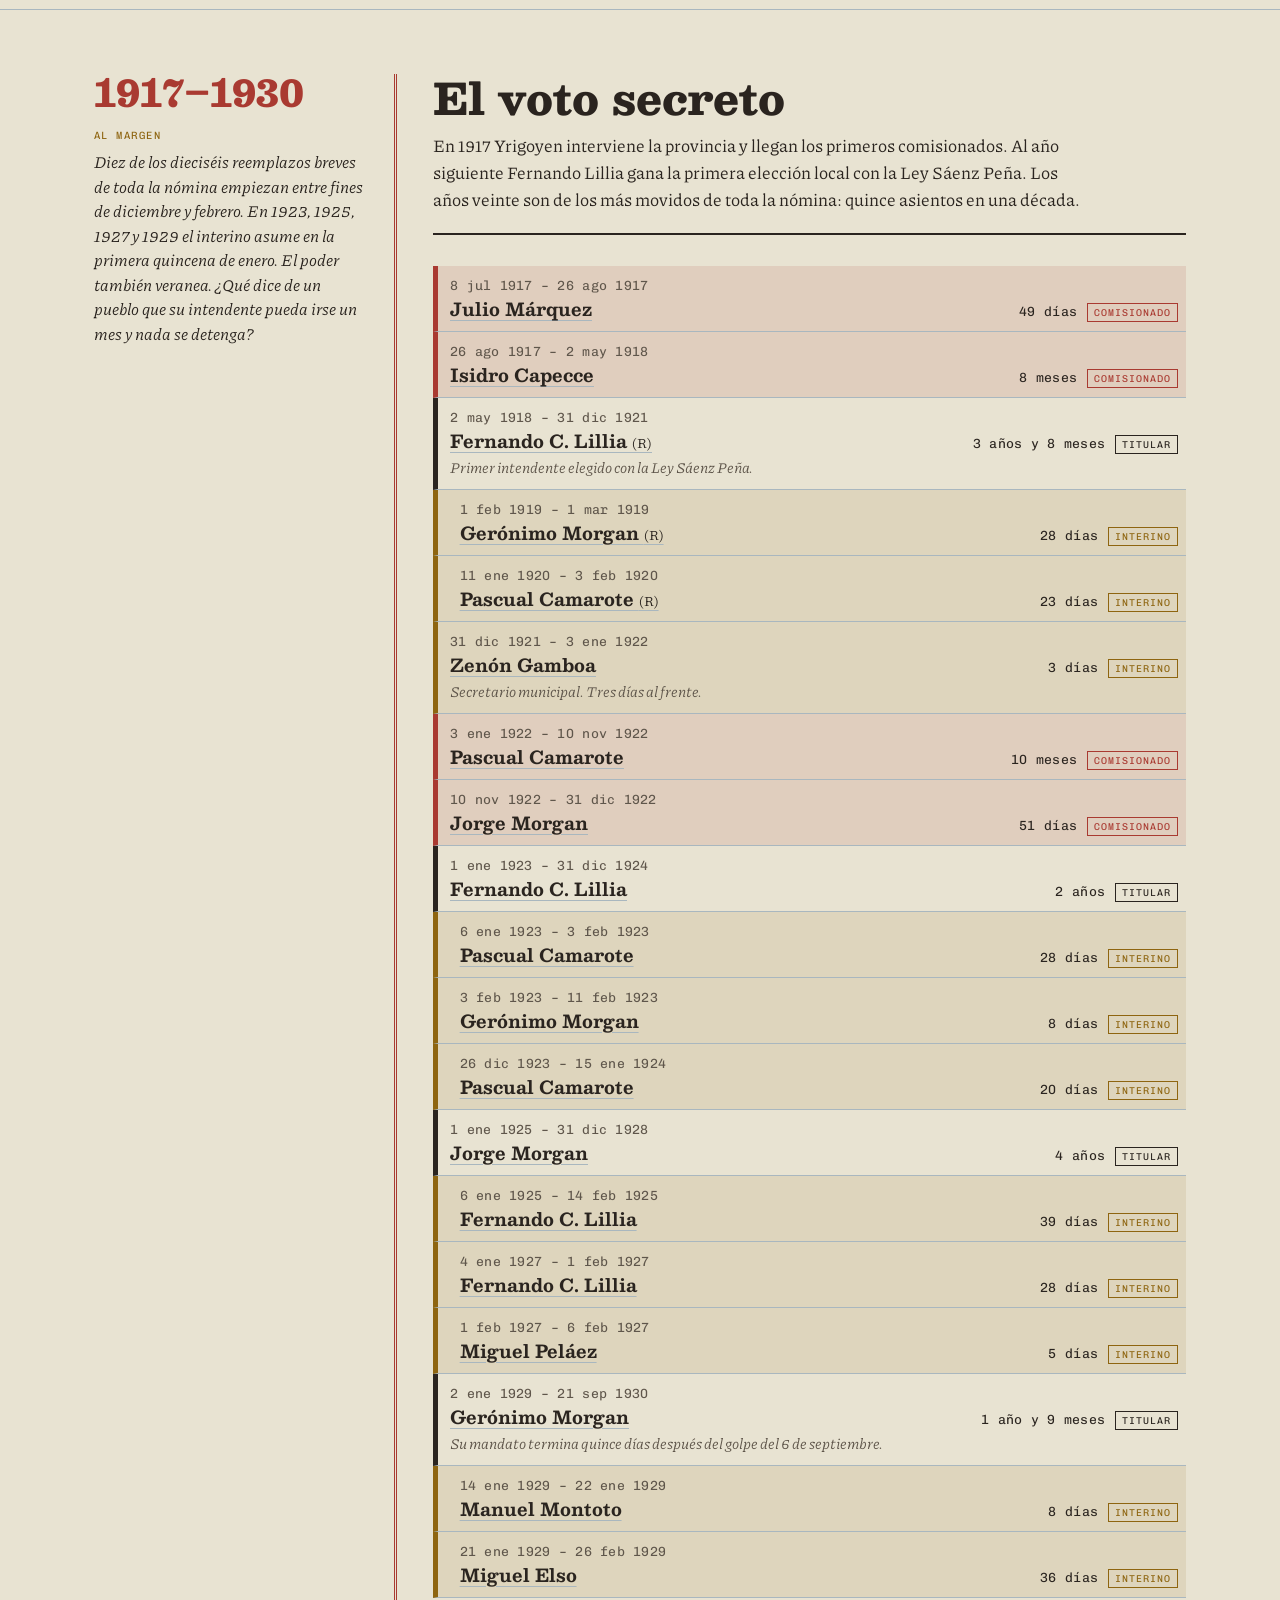
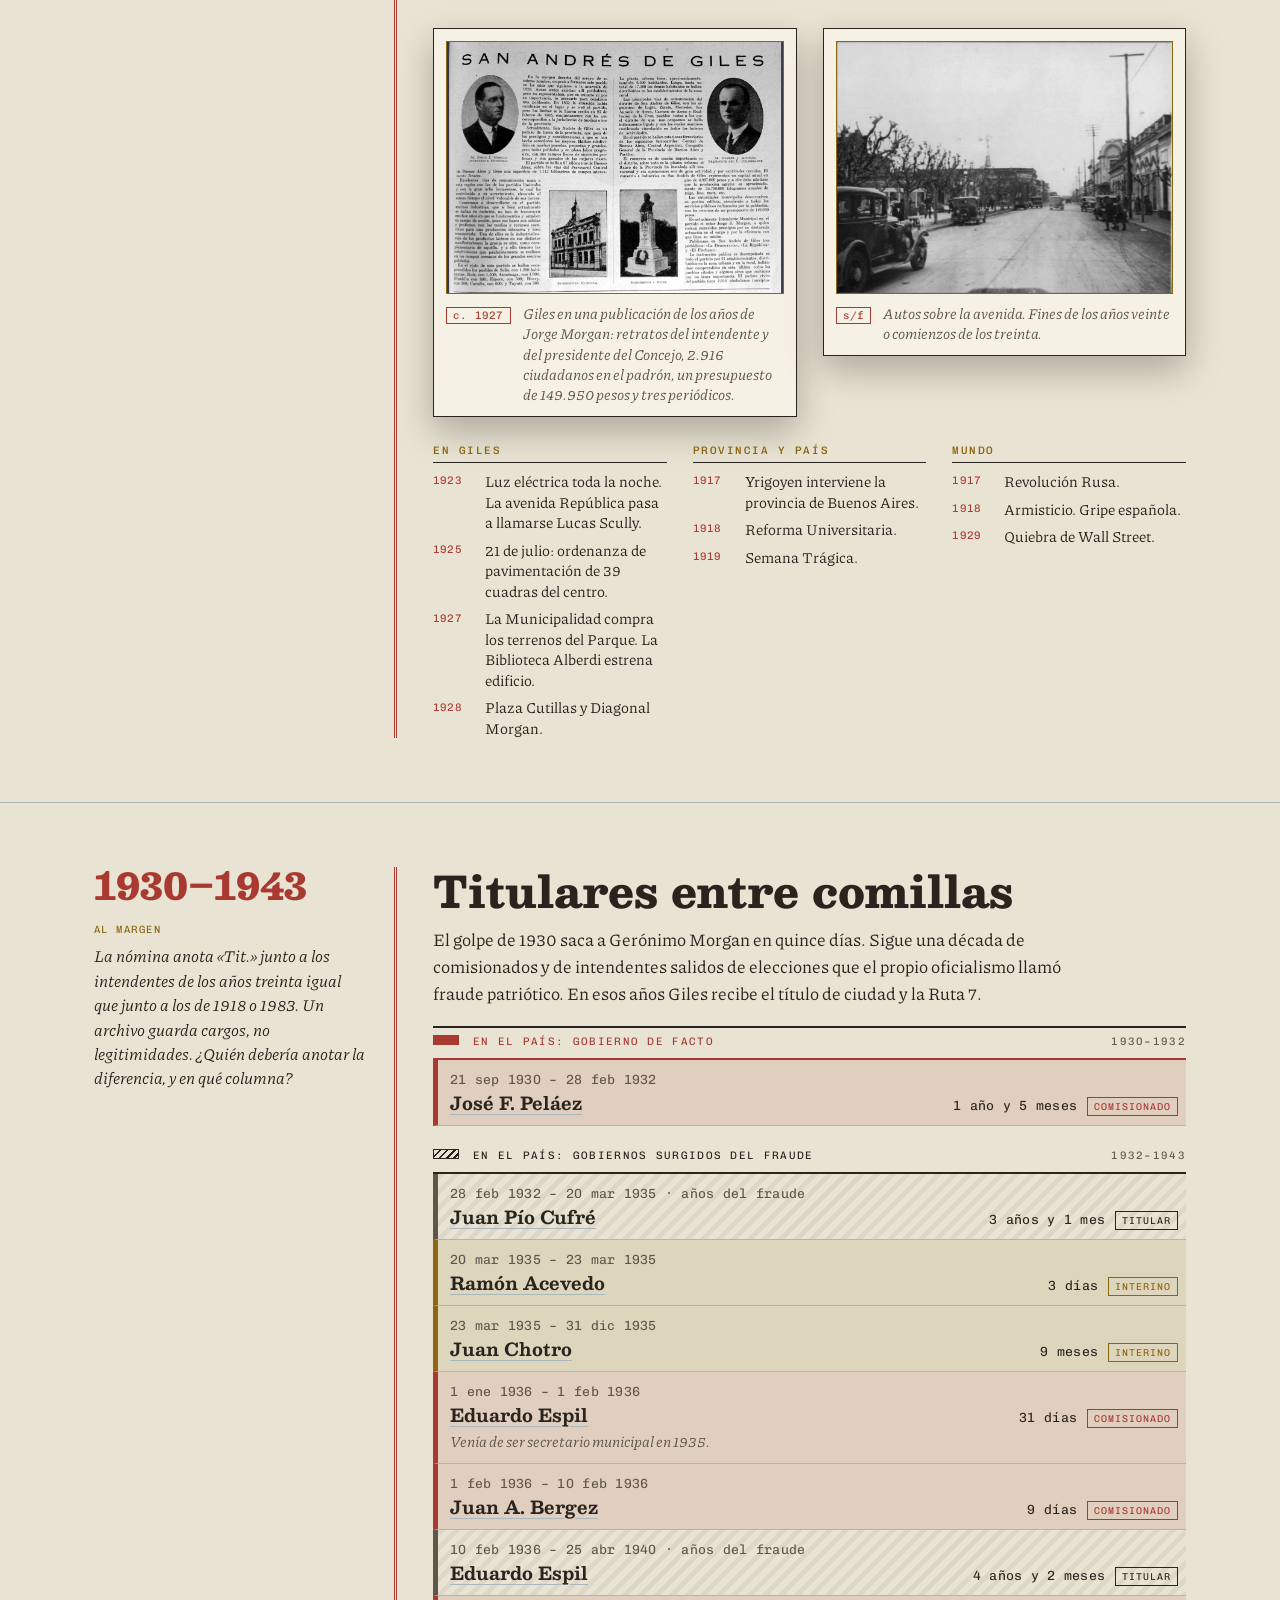
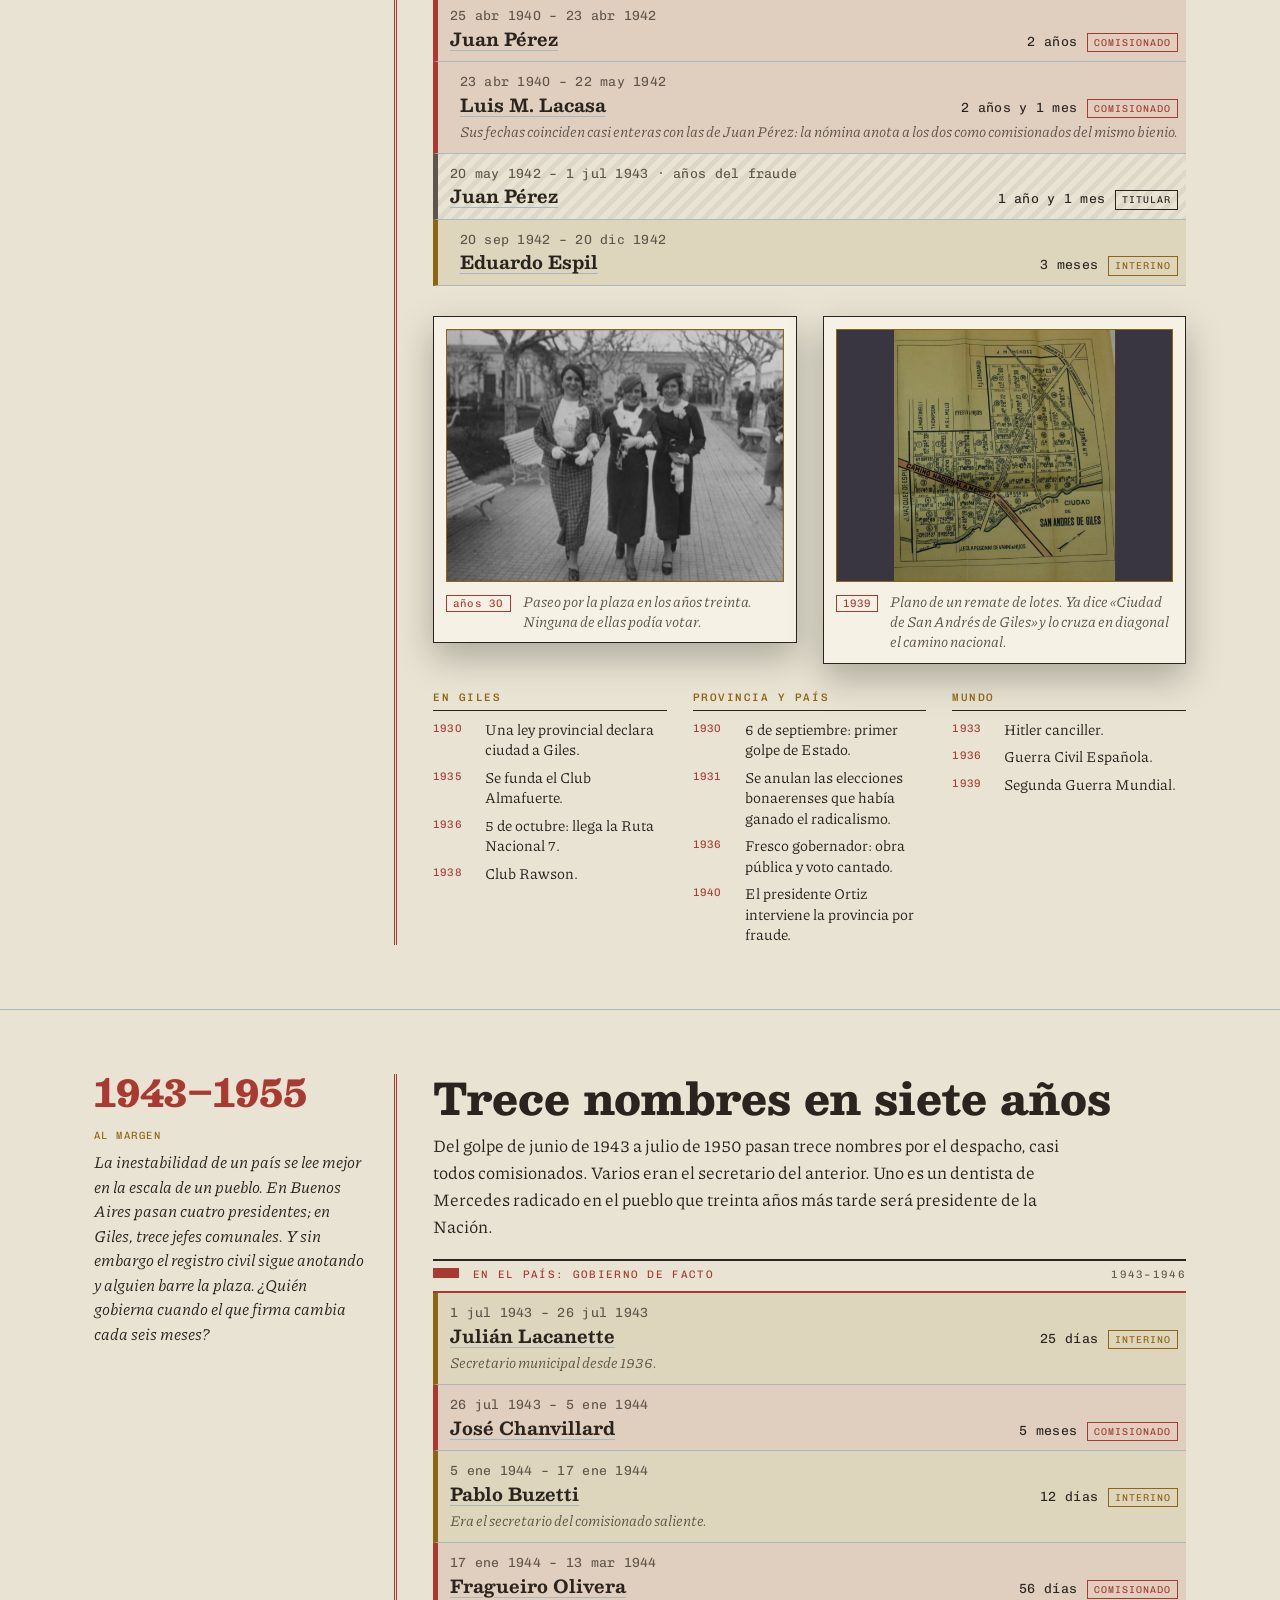
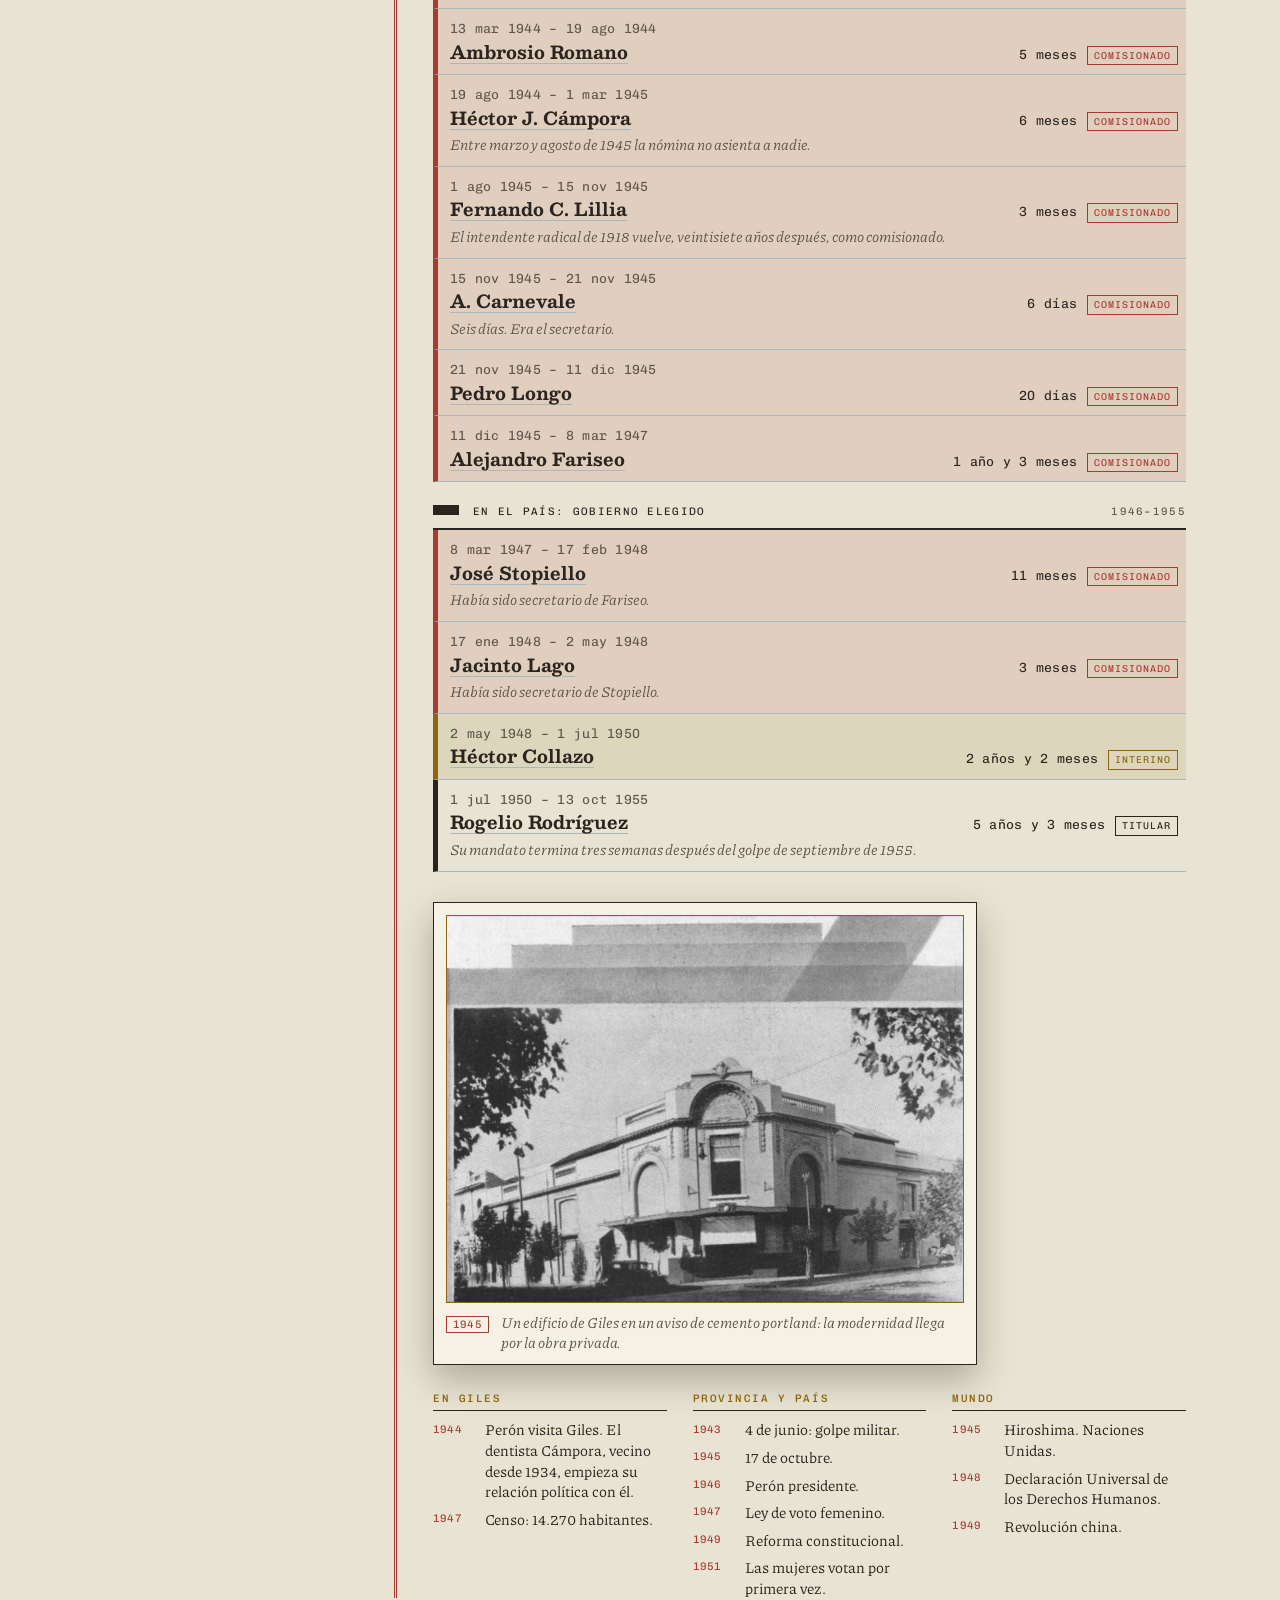
==== commit ed72667c: "Versiona las URLs del favicon para forzar la recarga en el navegador Co-Authored-By: Claude Sonnet 5" ====
--- a/autoridades.html
+++ b/autoridades.html
@@ -4,9 +4,9 @@
 <meta charset="utf-8">
 <meta name="viewport" content="width=device-width,initial-scale=1">
 <style>body{margin:0}img{max-width:100%}[hidden]{display:none!important}</style>
-<link rel="icon" href="autoridades-favicon.ico" sizes="32x32">
-<link rel="icon" href="autoridades-favicon.svg" type="image/svg+xml">
-<link rel="apple-touch-icon" href="autoridades-apple-touch-icon.png">
+<link rel="icon" href="autoridades-favicon.ico?v=2" sizes="32x32">
+<link rel="icon" href="autoridades-favicon.svg?v=2" type="image/svg+xml">
+<link rel="apple-touch-icon" href="autoridades-apple-touch-icon.png?v=2">
 <meta name="theme-color" content="#2A241F">
 </head>
 <body>
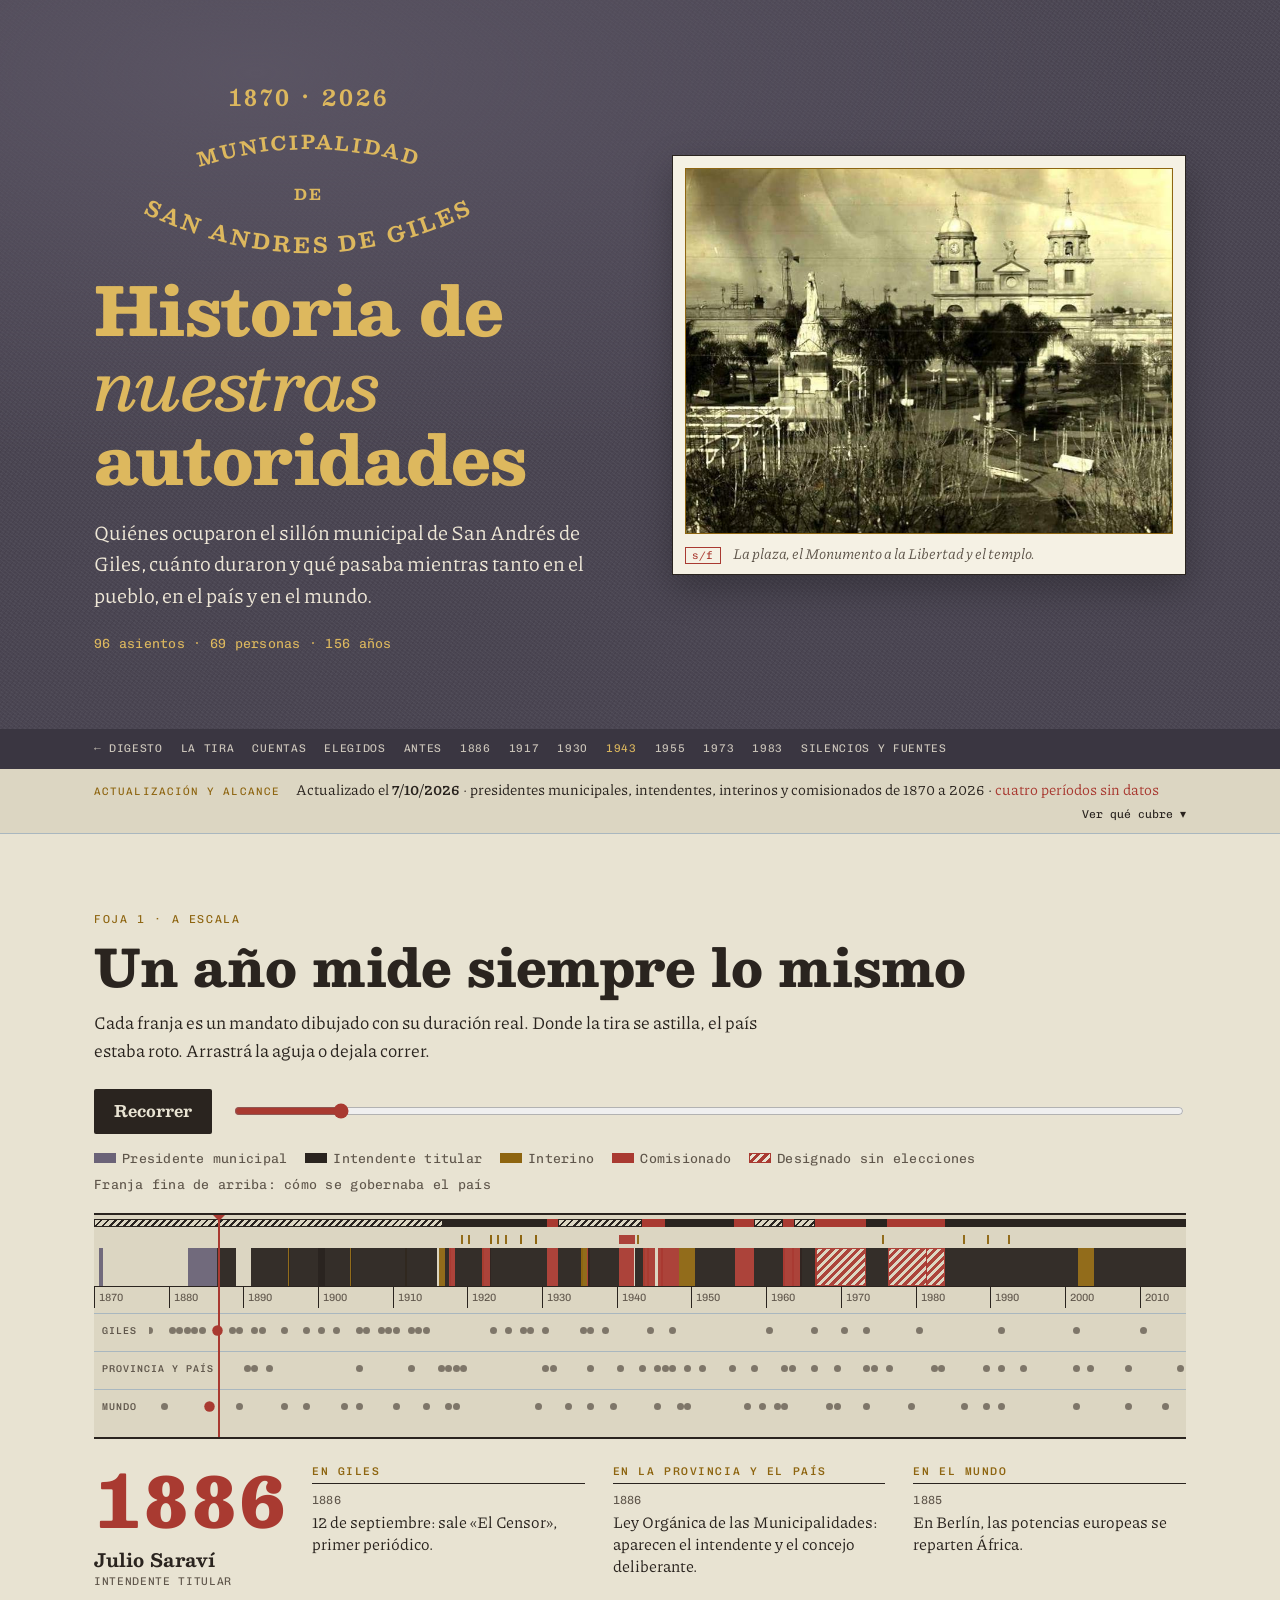
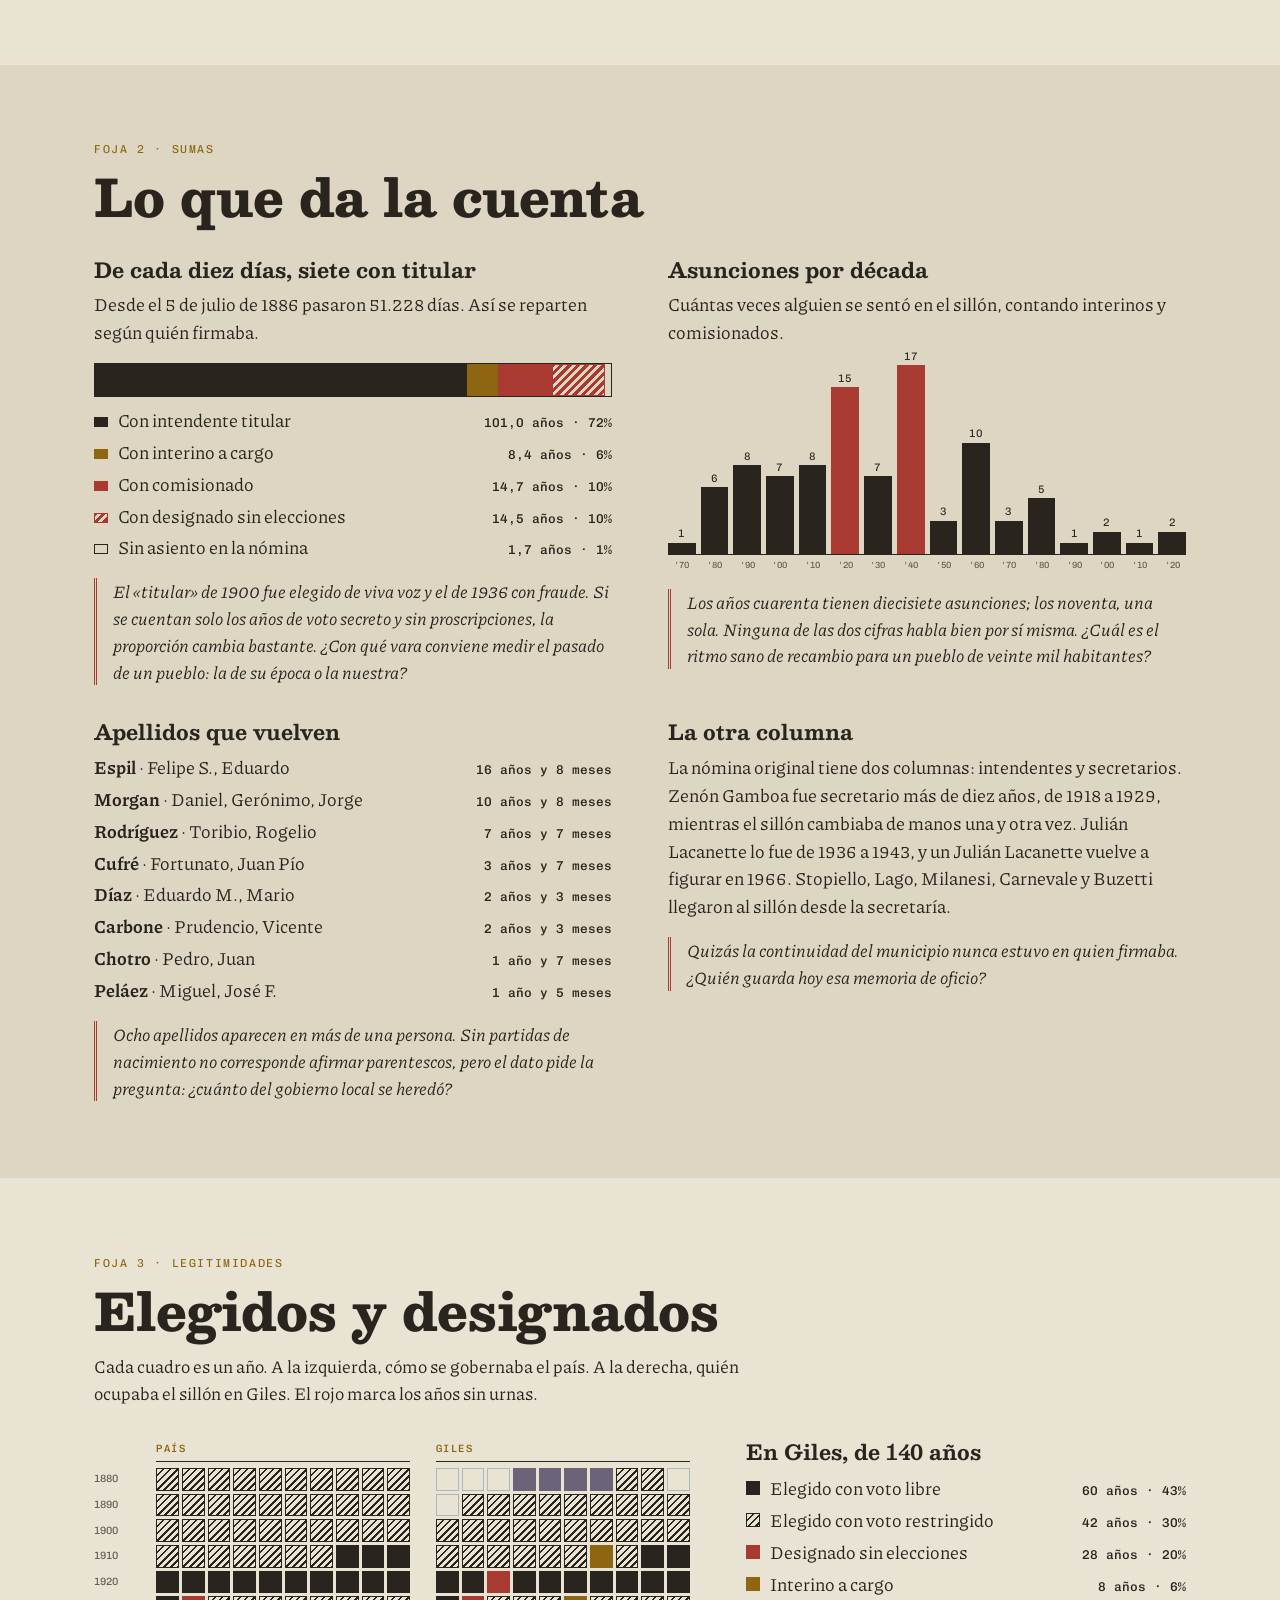
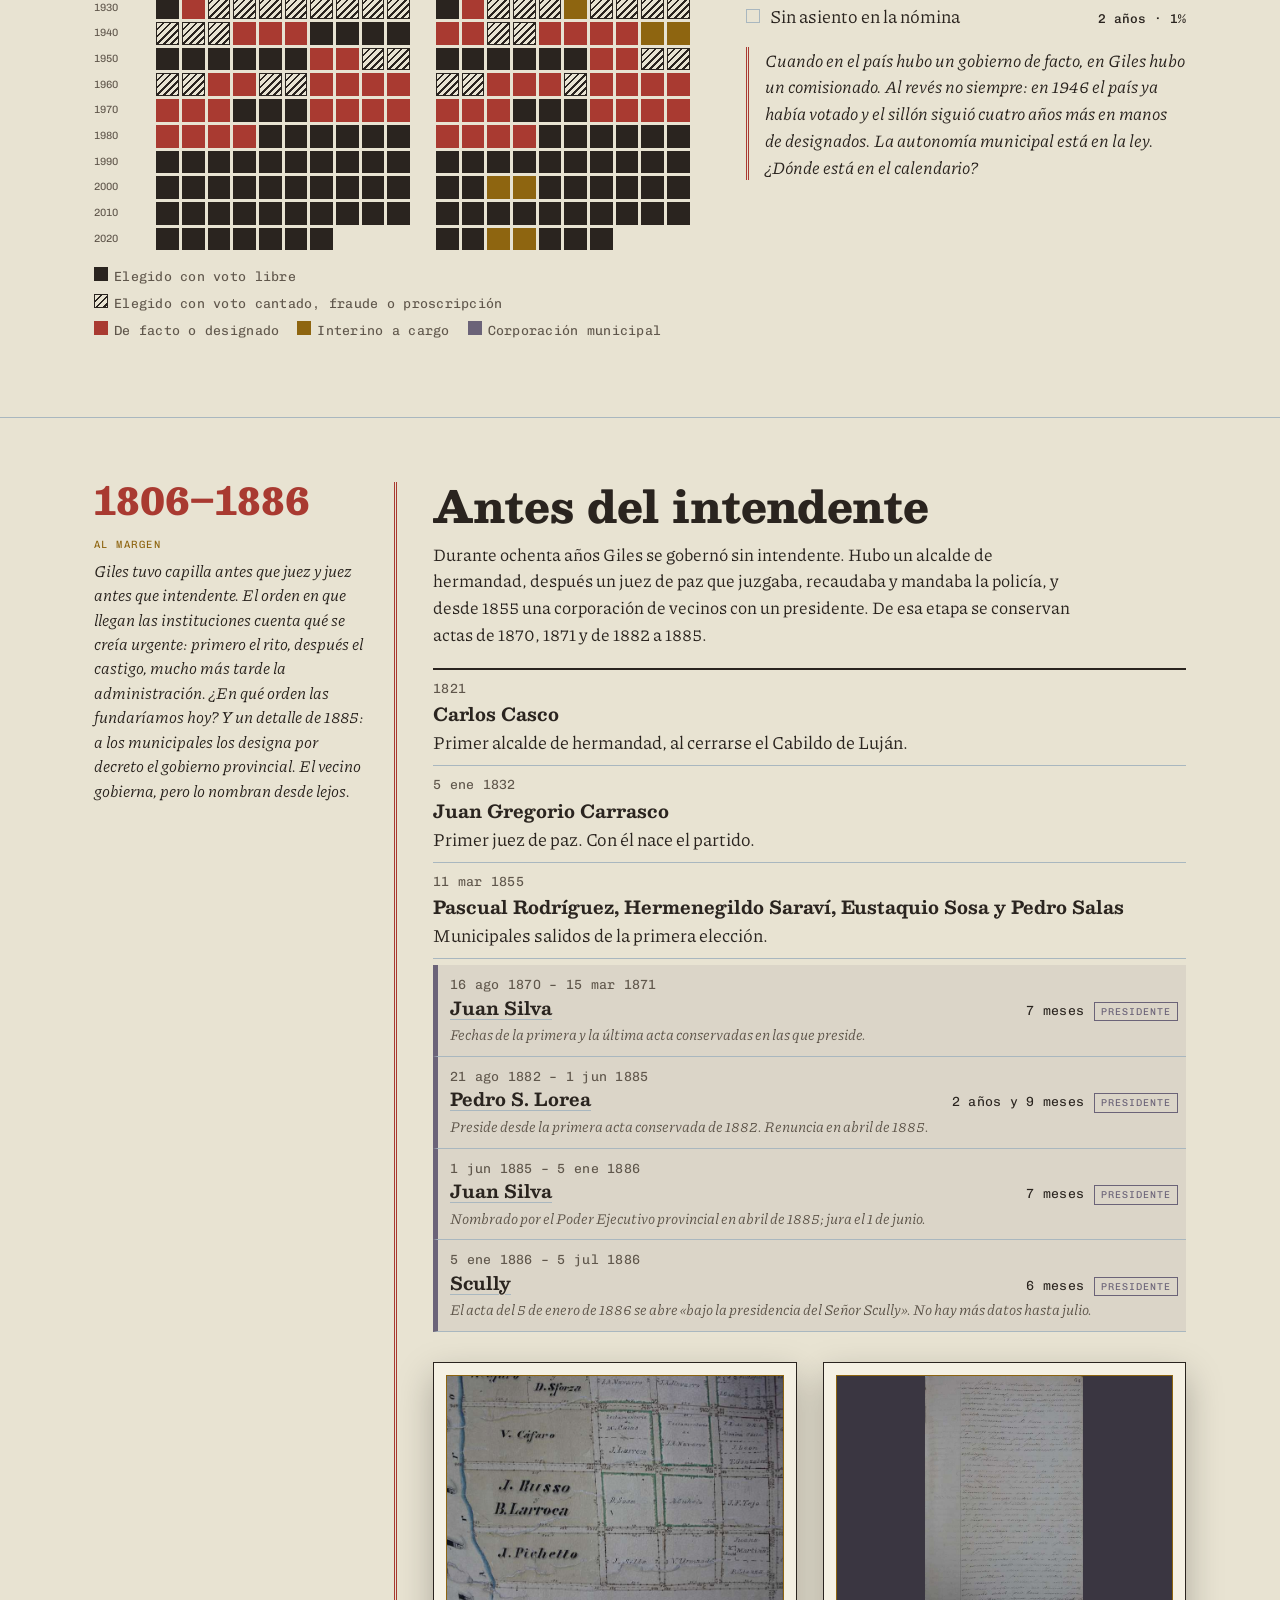
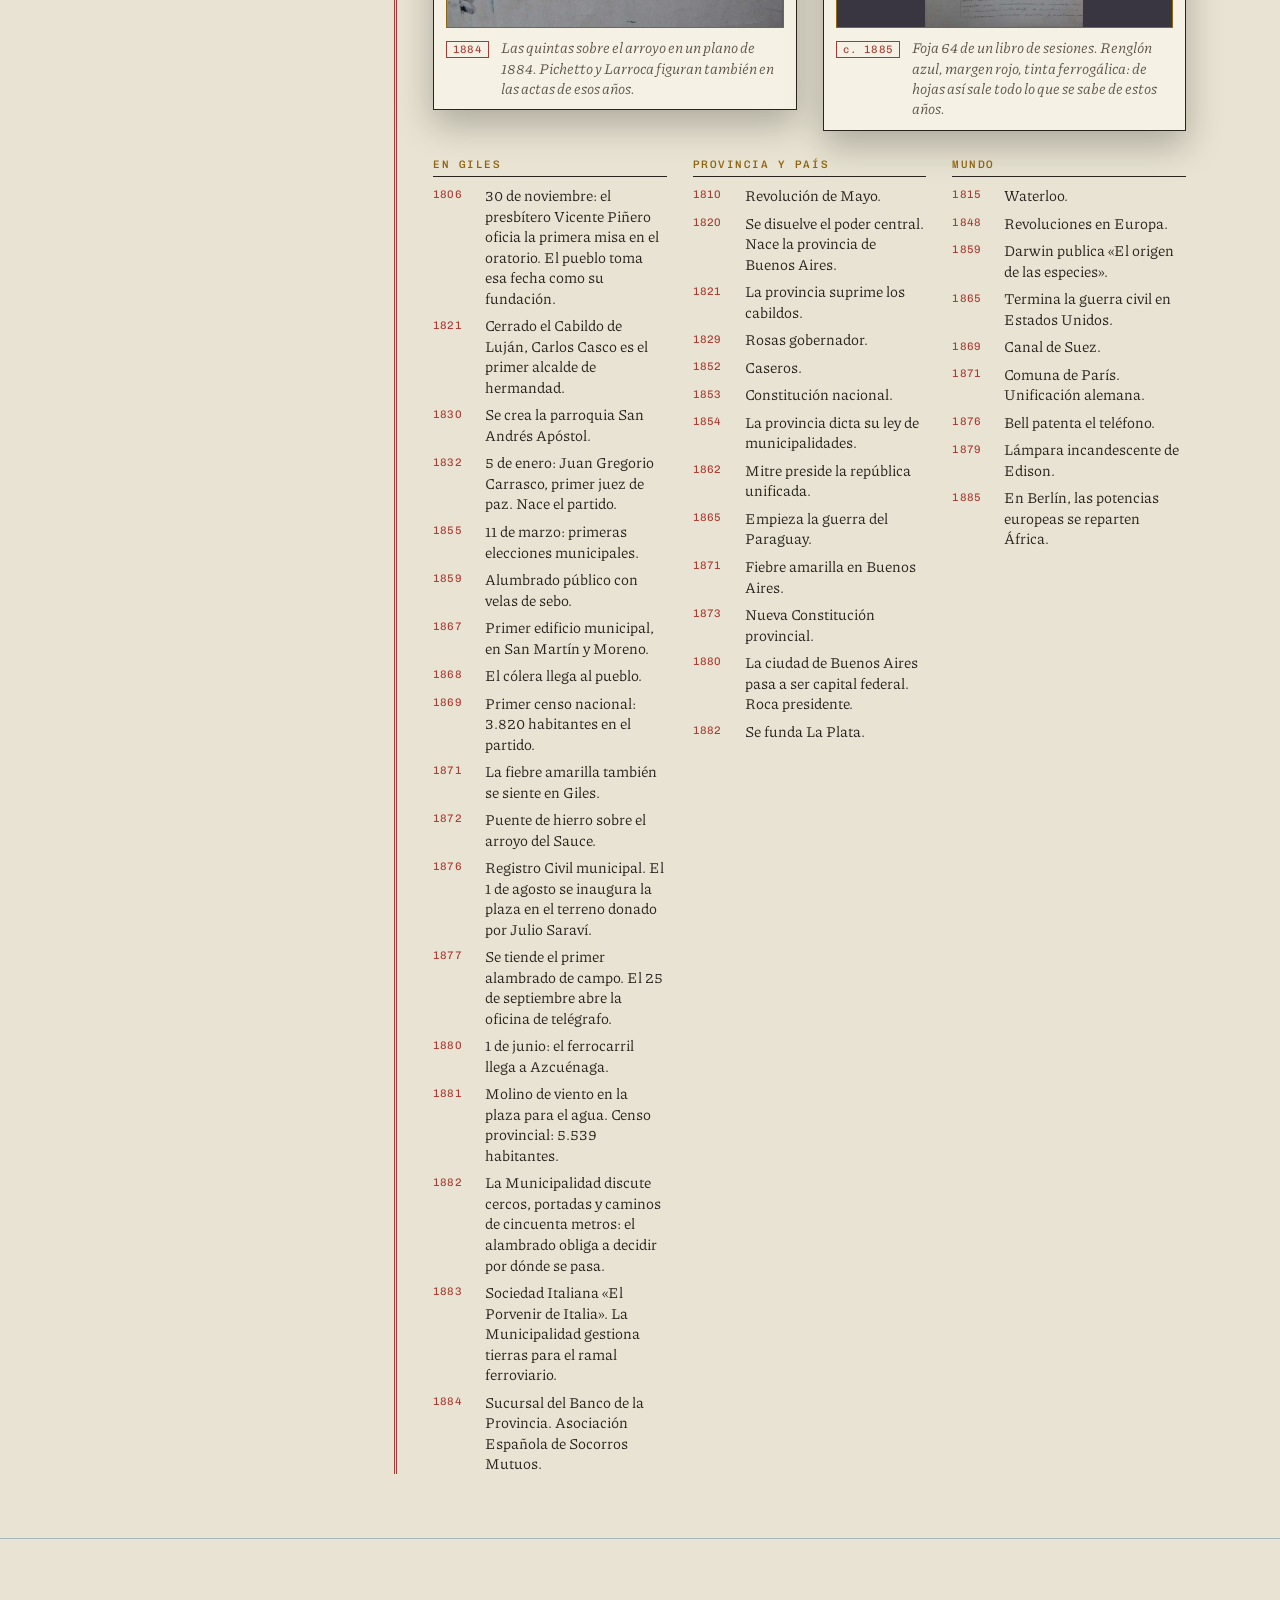
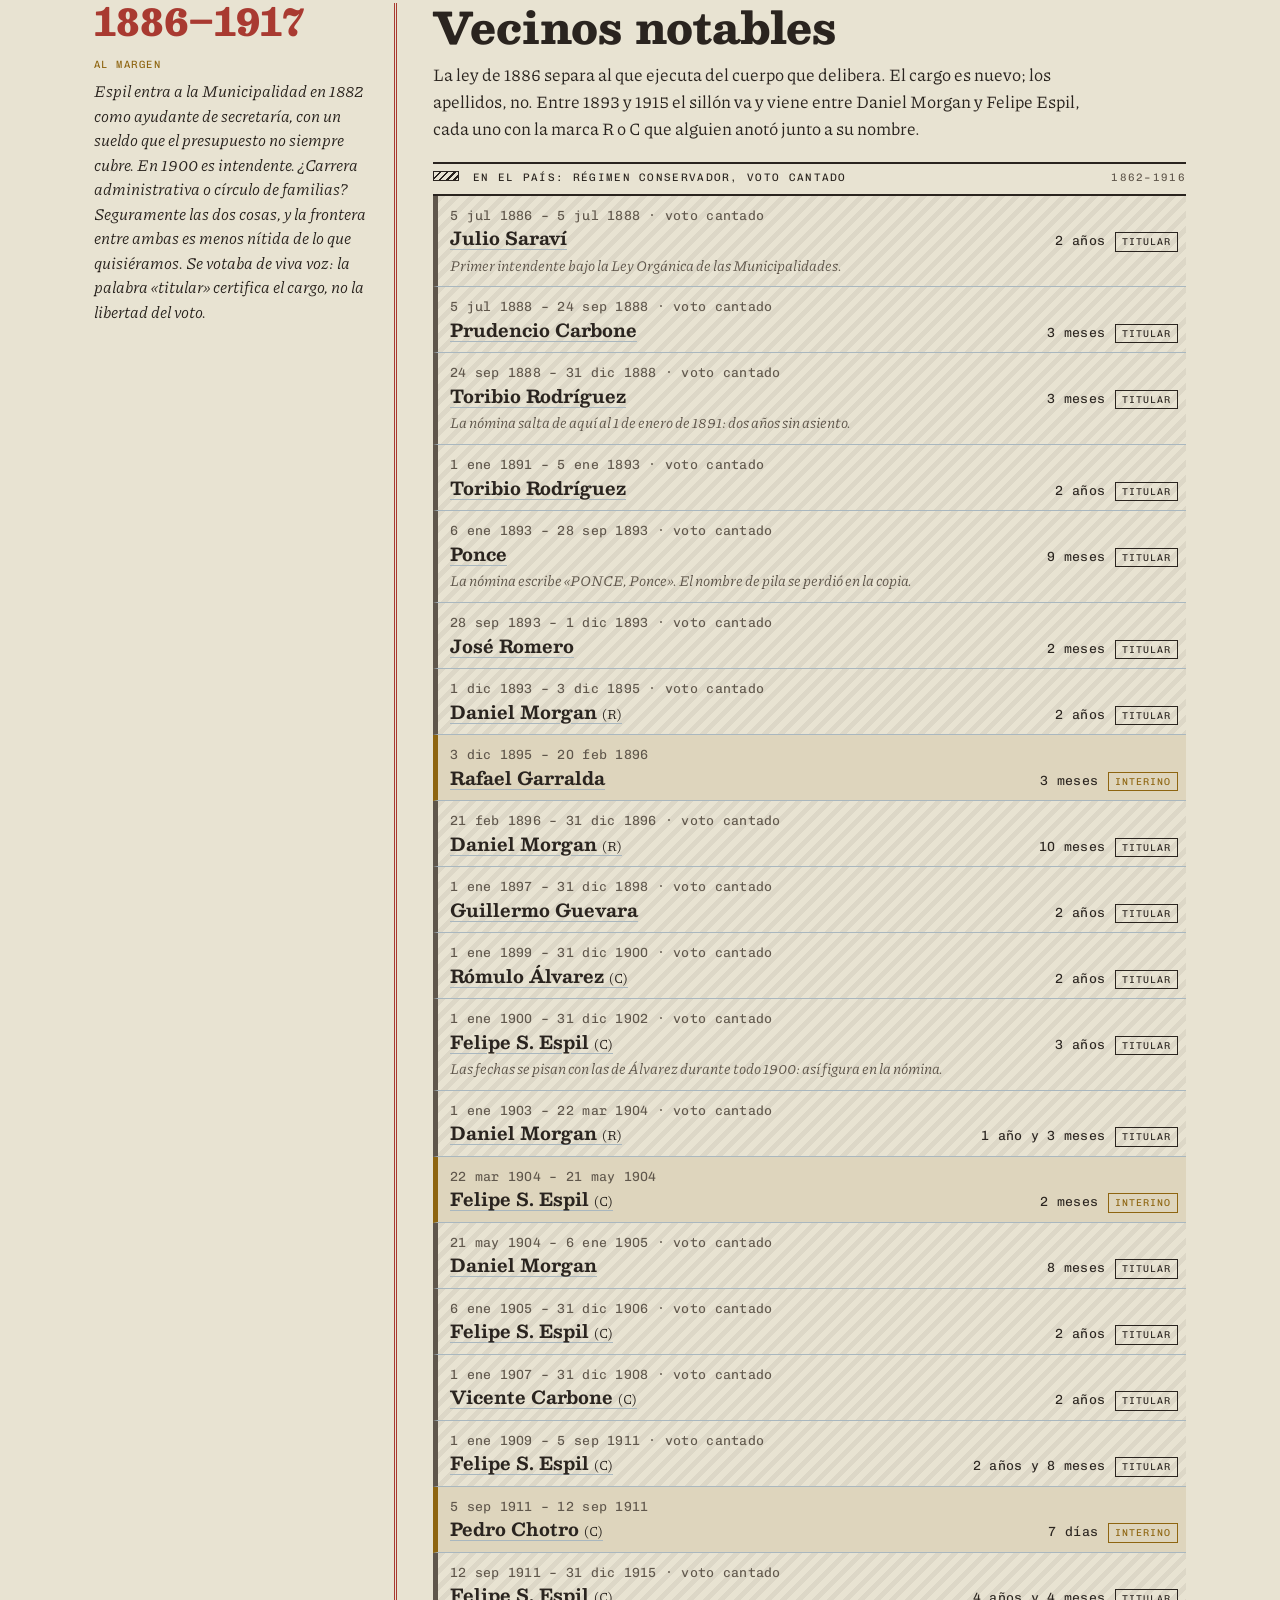
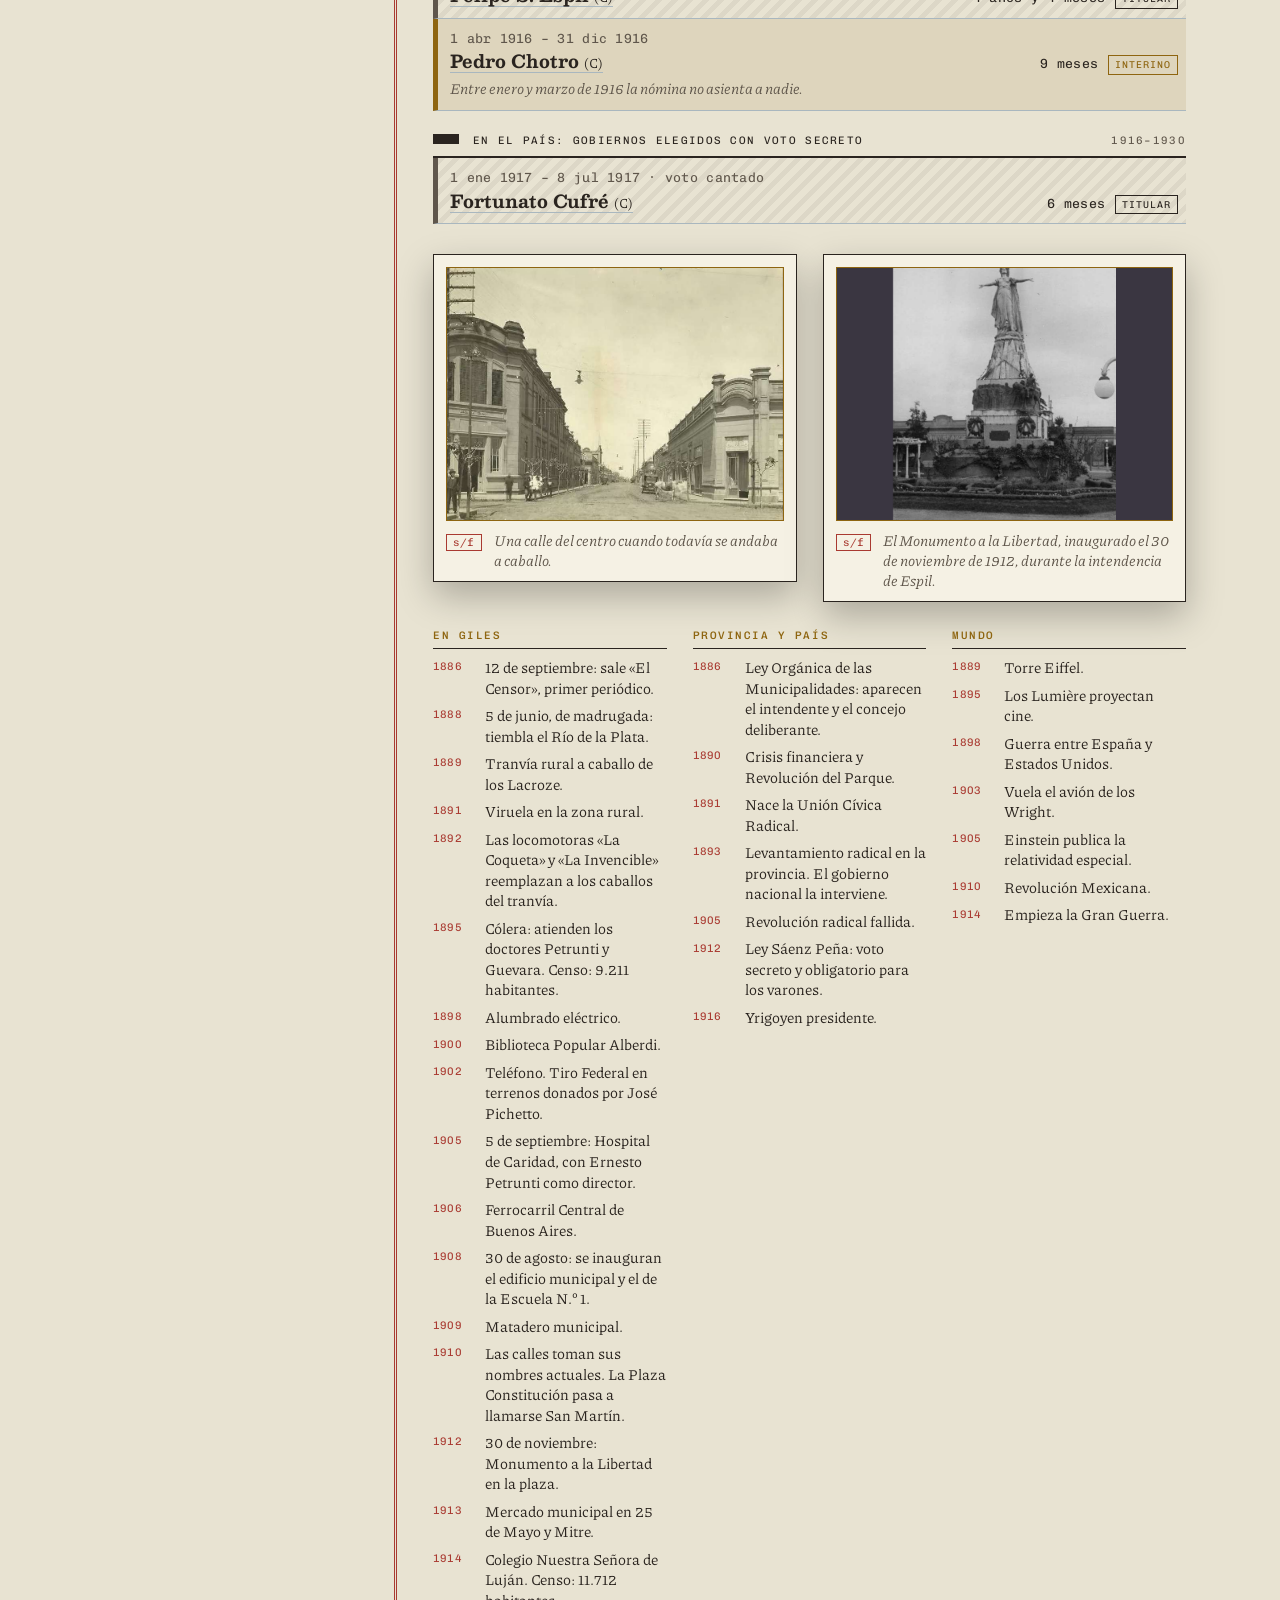
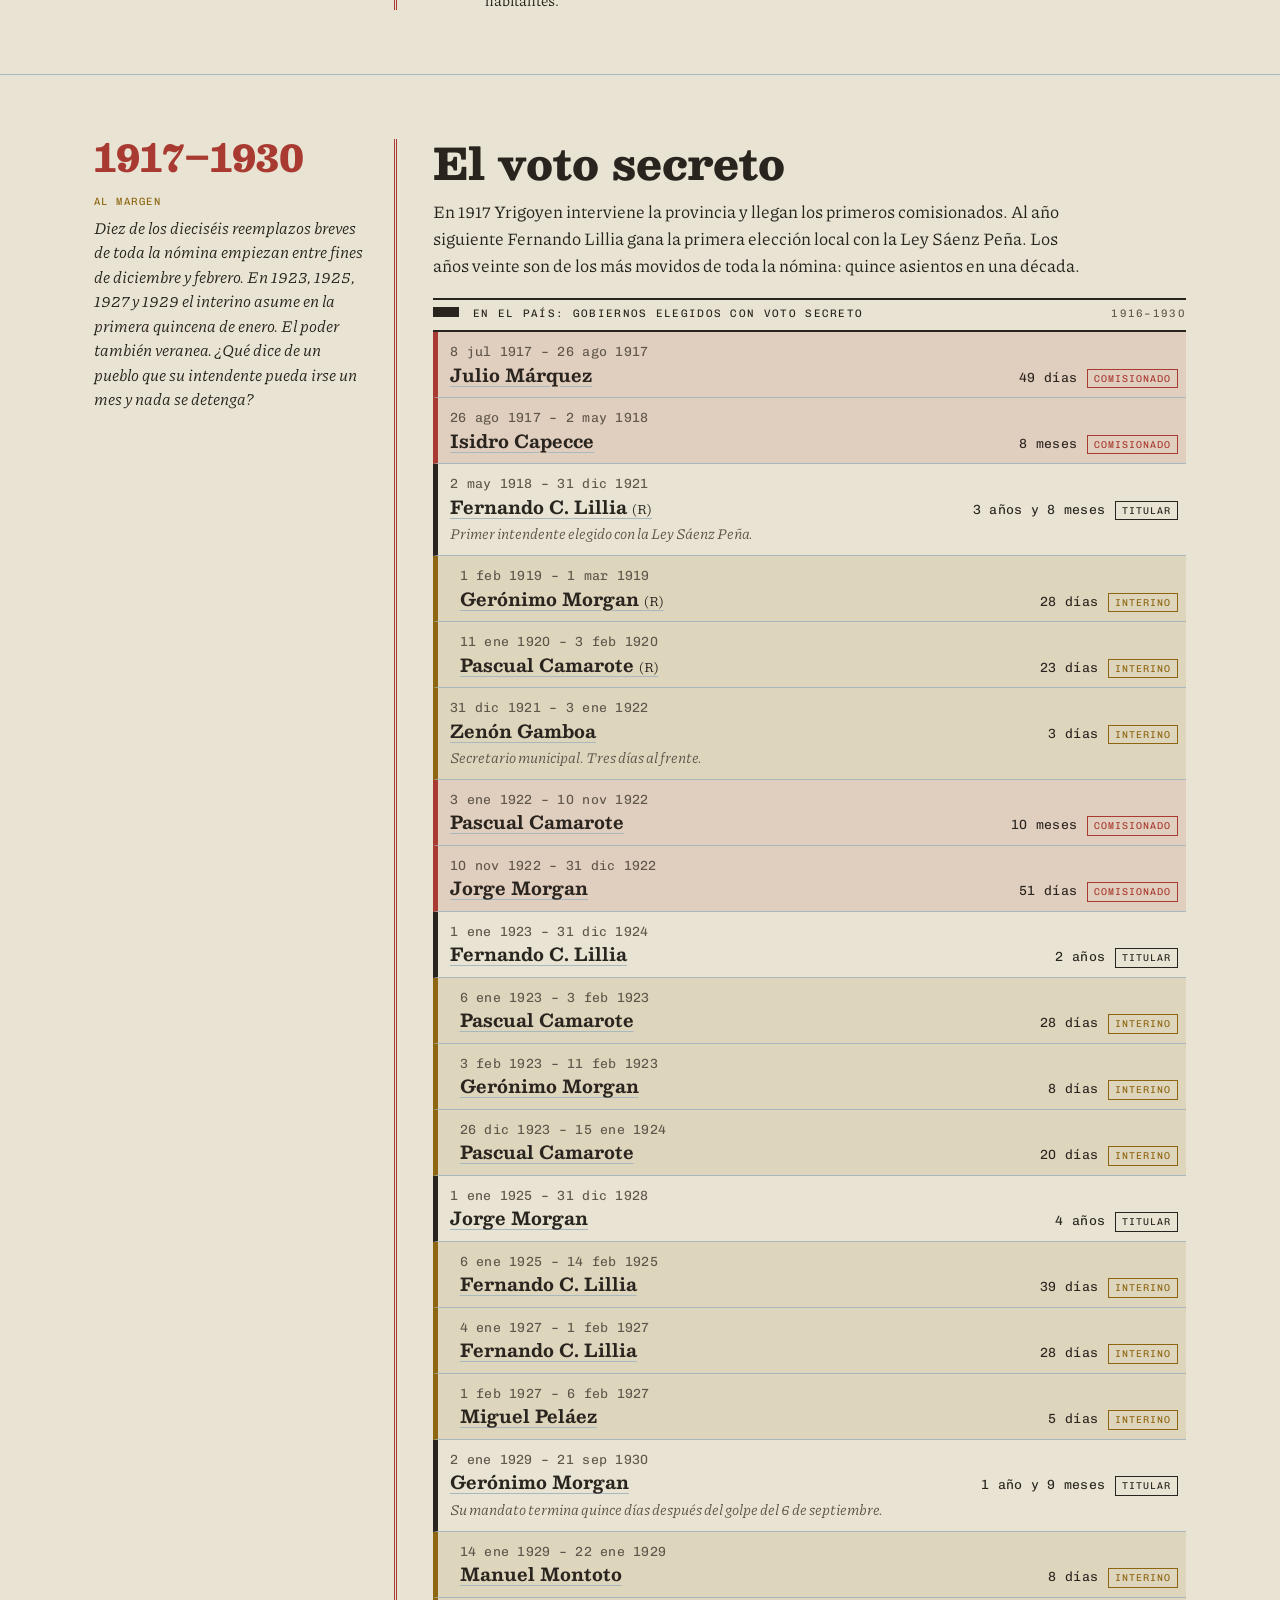
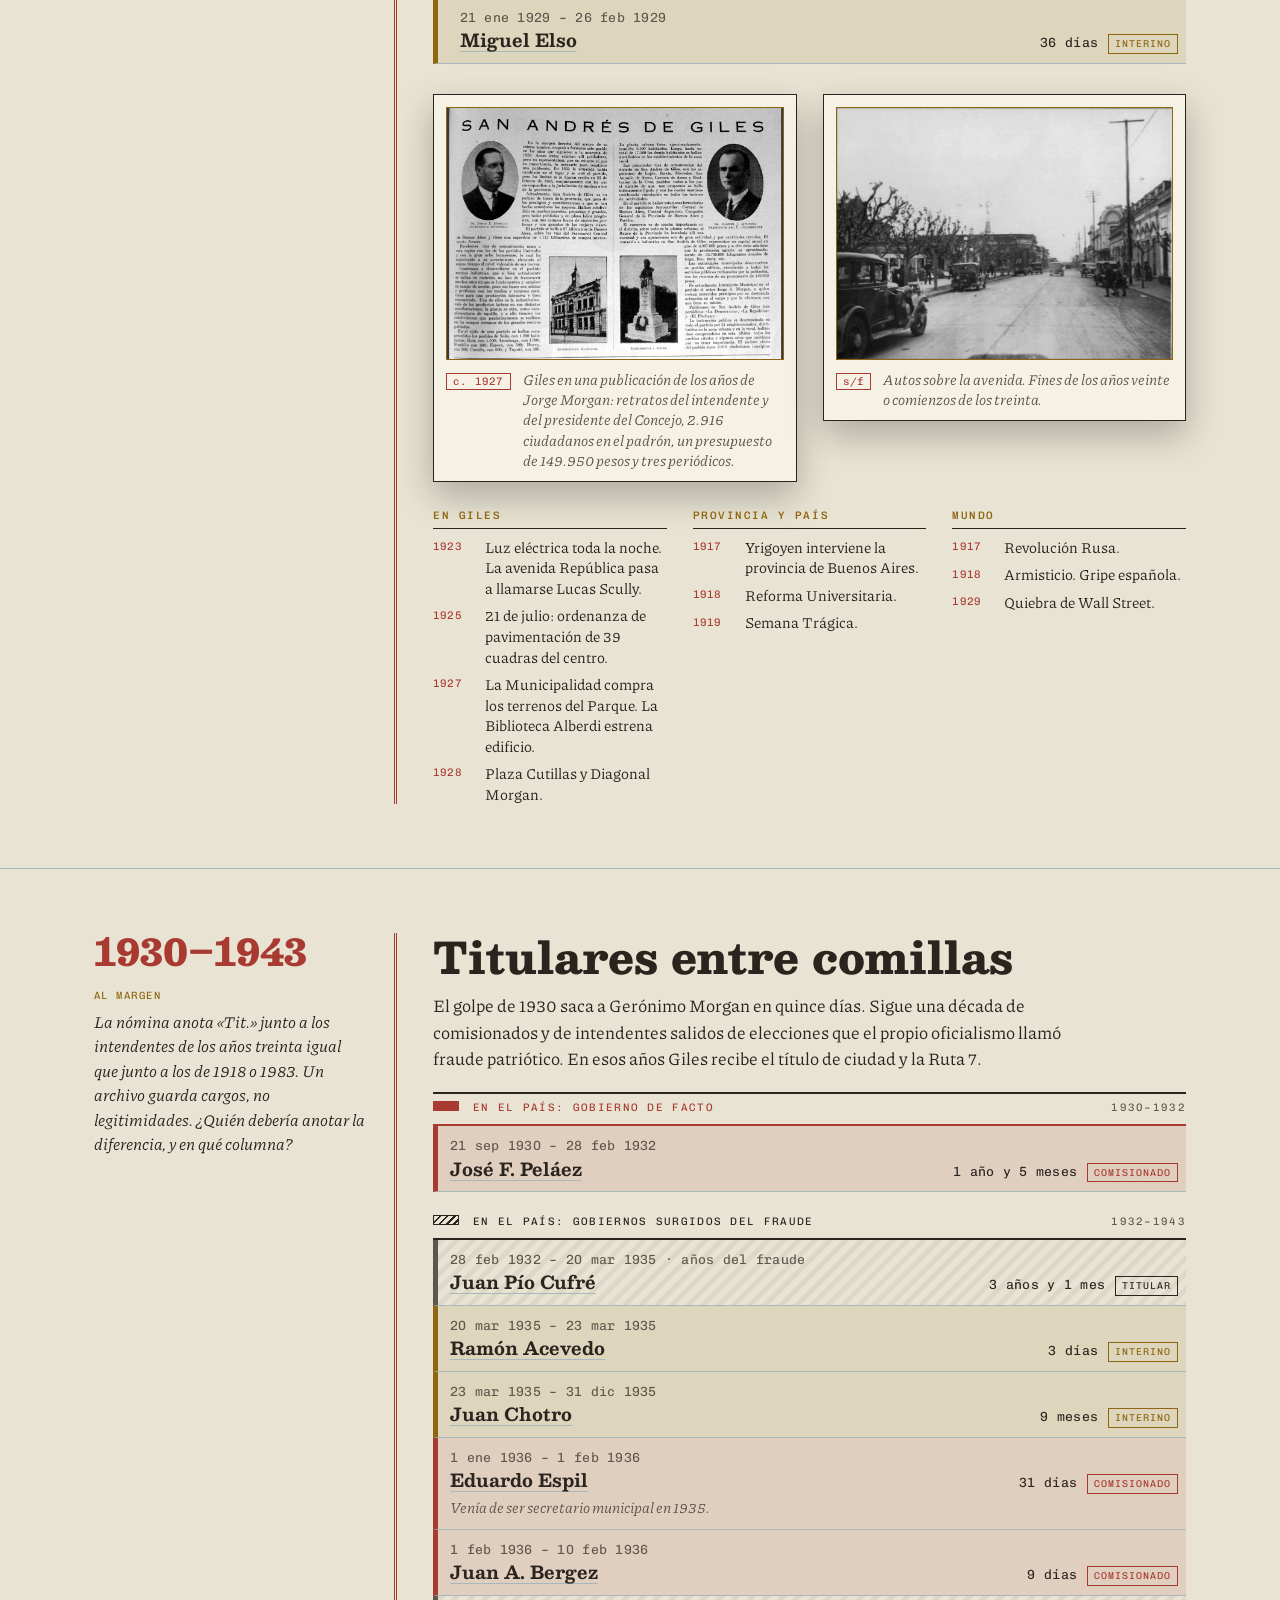
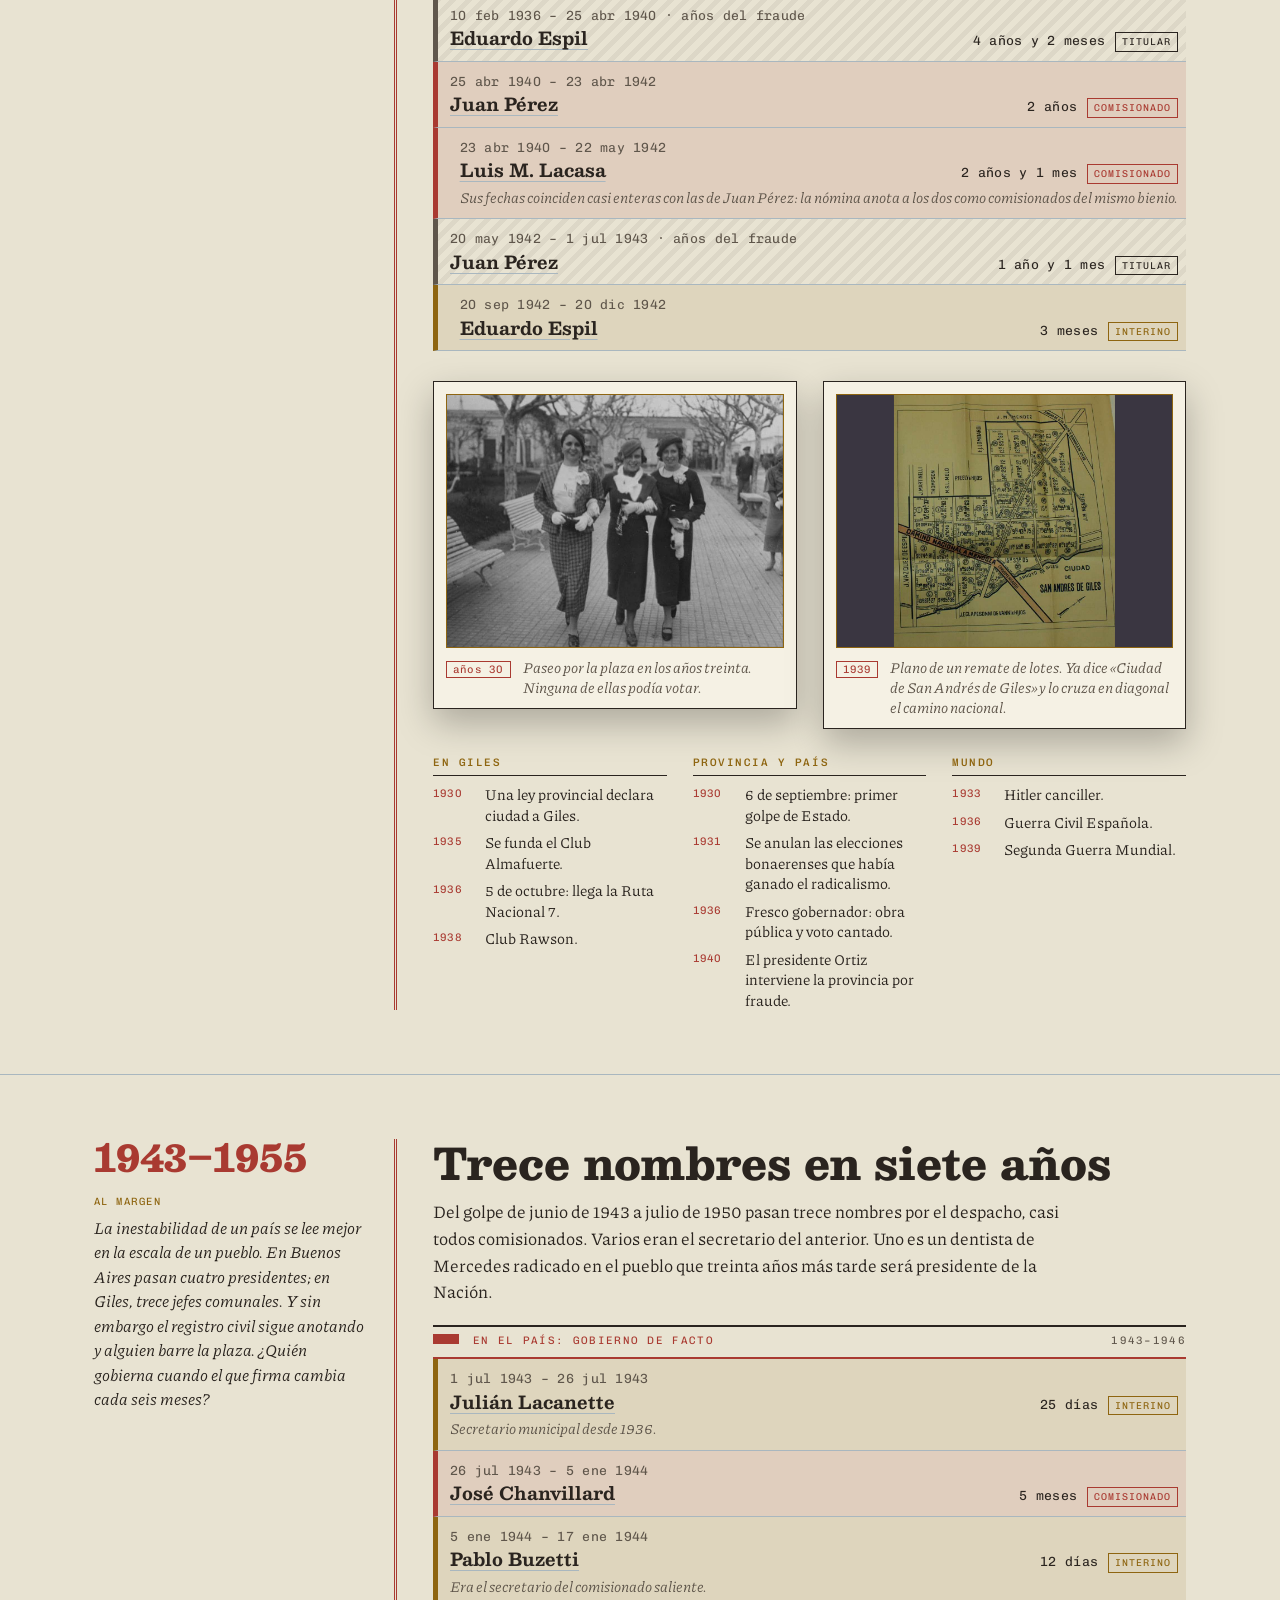
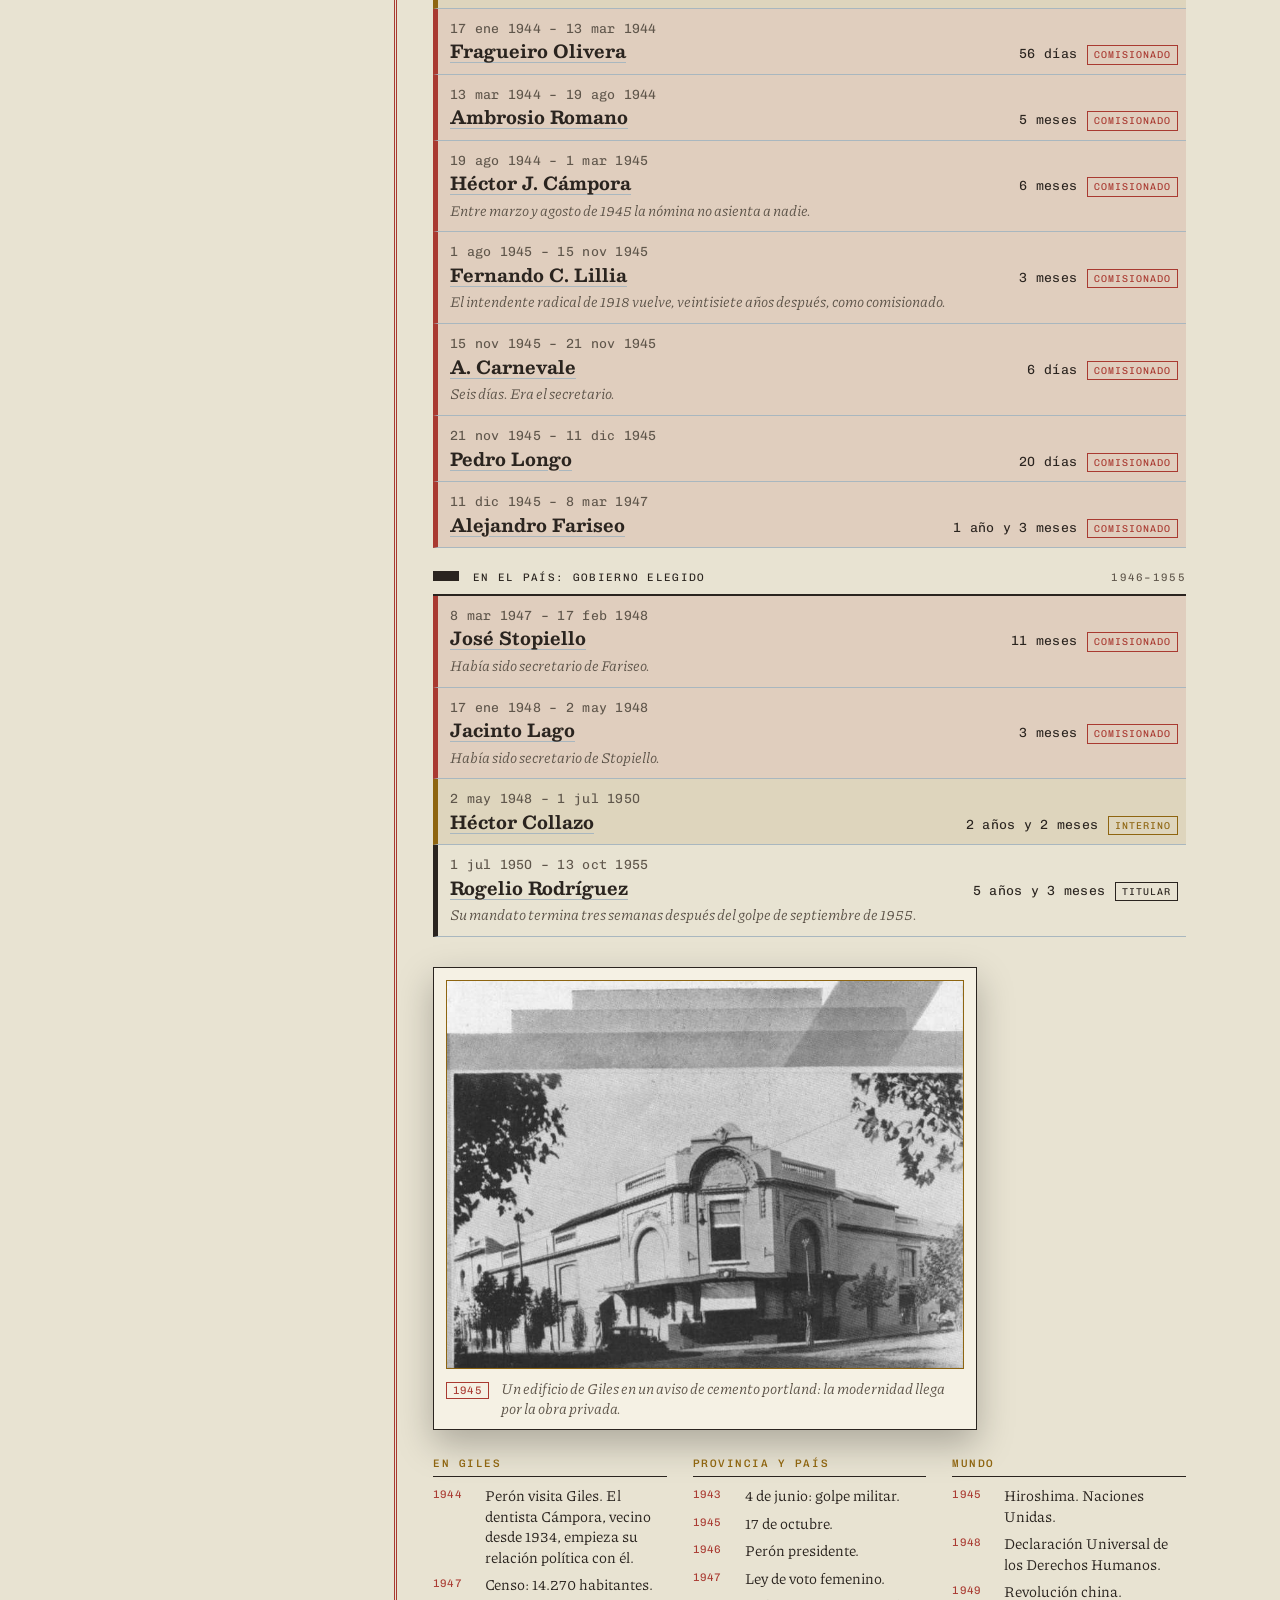
==== commit baef4773: "Actualización y alcance en cada sección - Bloque desplegable en Buscar, Novedades, Índice, Digesto o" ====
--- a/autoridades.html
+++ b/autoridades.html
@@ -8,6 +8,16 @@
 <link rel="icon" href="autoridades-favicon.svg?v=2" type="image/svg+xml">
 <link rel="apple-touch-icon" href="autoridades-apple-touch-icon.png?v=2">
 <meta name="theme-color" content="#2A241F">
+<style id="alc-css">
+.alc{background:var(--papel2);border-bottom:1px solid var(--raya);font-family:var(--f-txt);font-size:.92rem}
+.alc>summary{list-style:none;cursor:pointer;display:flex;flex-wrap:wrap;gap:4px 16px;align-items:baseline;padding-block:10px}
+.alc>summary::-webkit-details-marker{display:none}
+.alc .k{font-family:var(--f-dat);font-size:.68rem;letter-spacing:.1em;text-transform:uppercase;color:var(--oro)}
+.alc .w{color:var(--margen)}
+.alc .ab{margin-left:auto;font-family:var(--f-dat);font-size:.72rem}
+.alc .ab::after{content:" ▾"}.alc[open] .ab::after{content:" ▴"}
+.alc ul{margin:0;padding:0 0 16px 1.1em;display:grid;gap:6px;max-width:100ch;line-height:1.5}
+</style>
 </head>
 <body>
 <title>Historia de nuestras autoridades</title>
@@ -354,6 +364,16 @@
 </nav>
 
 <main>
+<details class="alc"><summary class="caja"><span class="k">Actualización y alcance</span>
+  <span>Actualizado el <b>7/10/2026</b> · presidentes municipales, intendentes, interinos y comisionados de 1870 a 2026 · <span class="w">cuatro períodos sin datos</span></span><span class="ab">Ver qué cubre</span></summary>
+  <div class="caja"><ul>
+    <li><b>Fuentes:</b> nómina oficial «Intendentes desde 1886 a la fecha» (92 asientos; se respetan sus fechas y se anotan las inconsistencias), Archivo Histórico del H.C.D. 1870-1895 (presidentes municipales previos a 1886), síntesis histórica de Felice (1930-1940) y prensa y genealogía publicadas en la web.</li>
+    <li><b>Períodos sin datos:</b> 1871-1882, 1889-1890, enero a marzo de 1916 y marzo a agosto de 1945.</li>
+    <li><b>Personas sin identificar del todo:</b> «Scully» (1886) y «Ponce, Ponce» (1893). Tampoco consta el motivo de la salida de Nascimbene en 2001.</li>
+    <li><b>Retratos:</b> sólo 2 de 69 (Morgan y Montoto, de una publicación impresa c. 1927 sin identificar). <b>Biografías:</b> 29 de 69 tienen datos más allá de la nómina. La época 1973-1983 no tiene fotografía.</li>
+    <li><b>Interpretaciones:</b> las letras R/C de la nómina se leen como radical/conservador; la categoría «designado sin elecciones» y el criterio de «voto restringido» son de esta página, no de la nómina.</li>
+    <li><b>No se actualiza solo.</b> Un cambio de autoridades se incorpora a mano. Cualquier dato, foto o corrección puede acercarse al H.C.D.</li>
+  </ul></div></details>
 <section class="bloque" id="tira">
   <div class="caja">
     <span class="sobre">Foja 1 · A escala</span>
